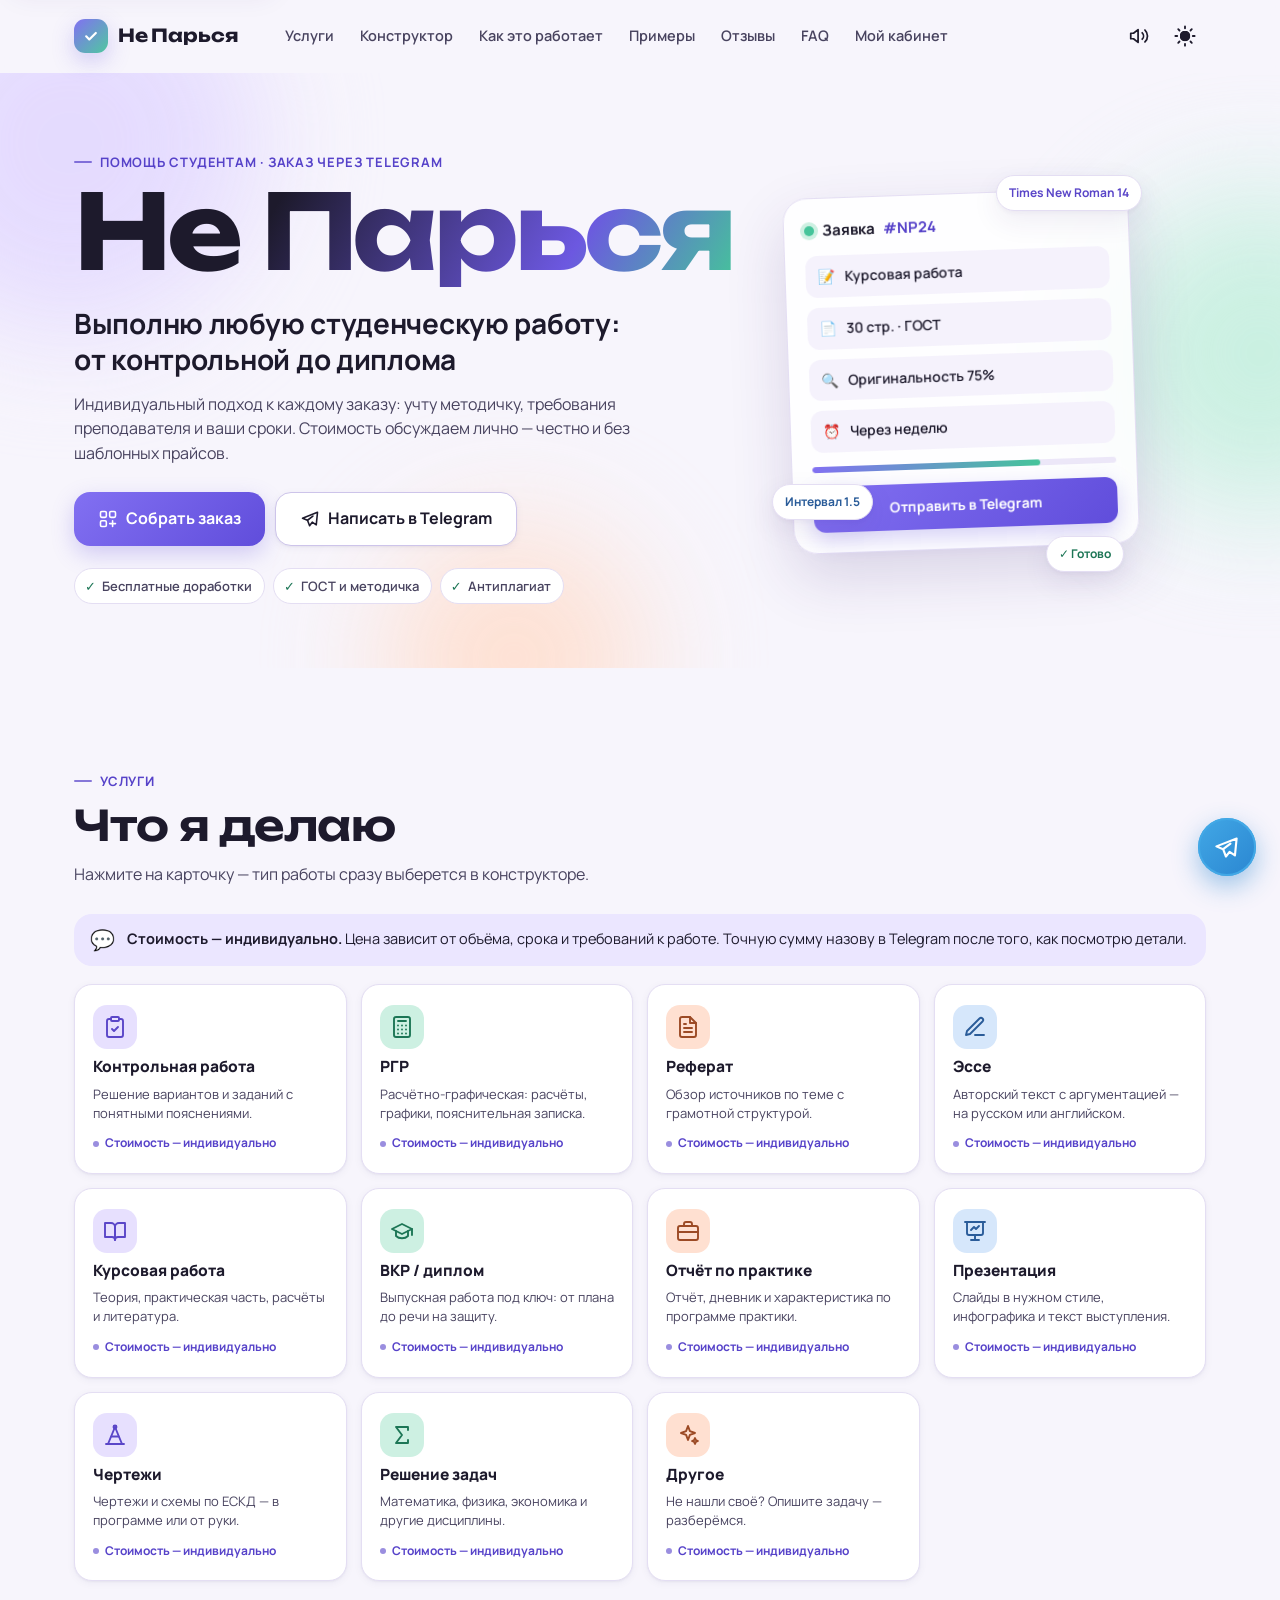
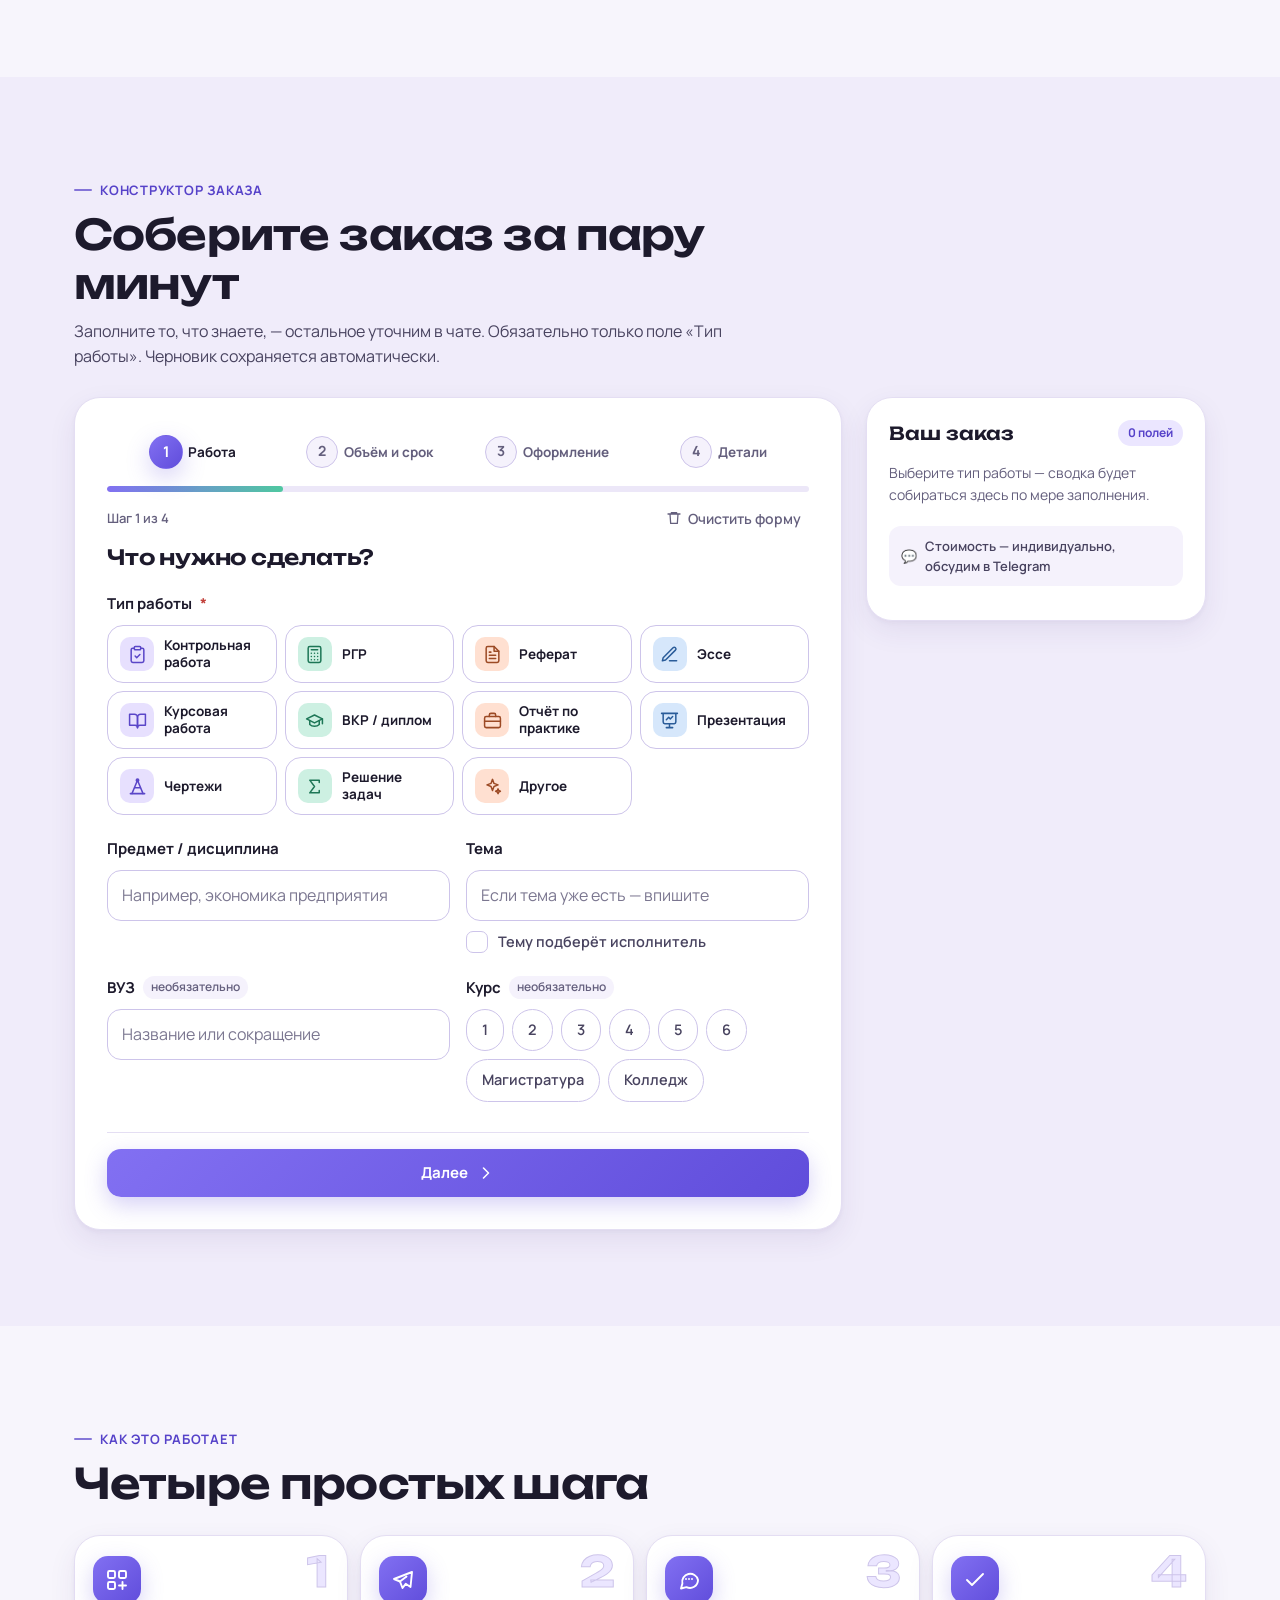
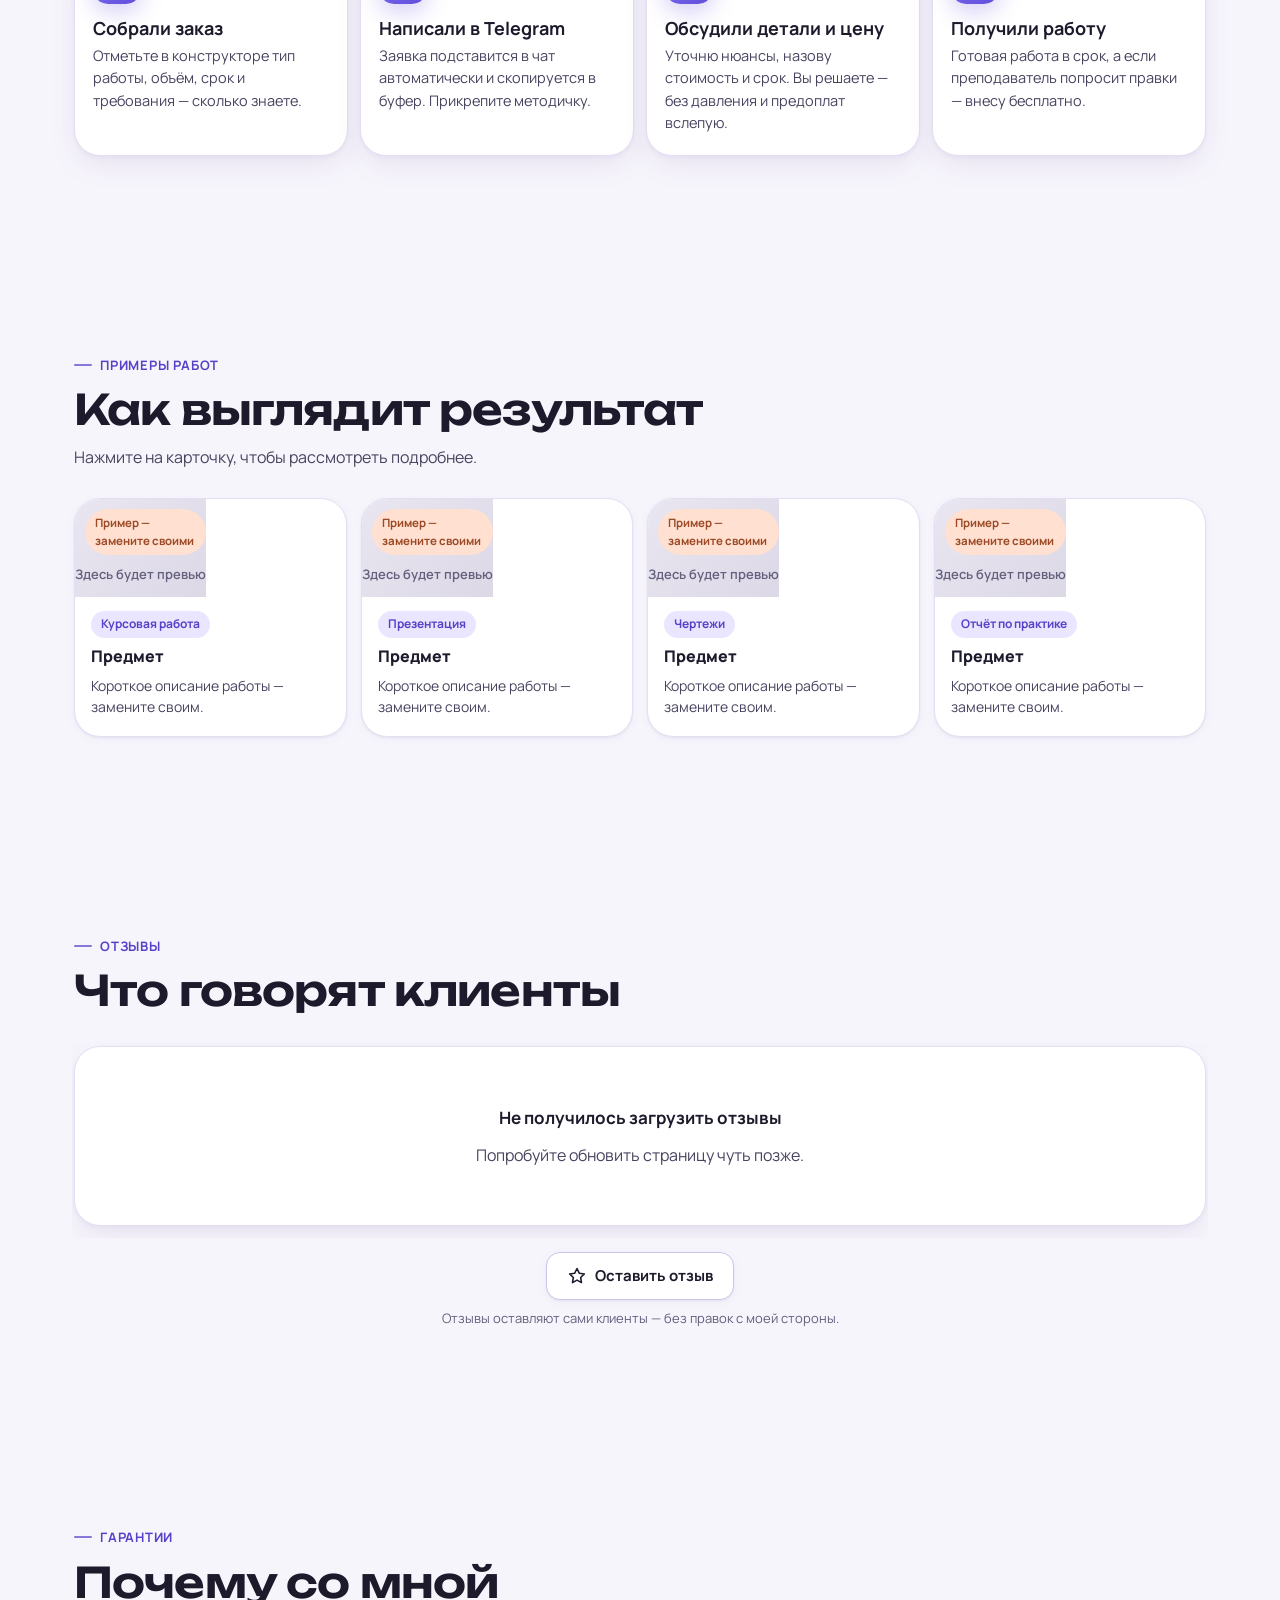
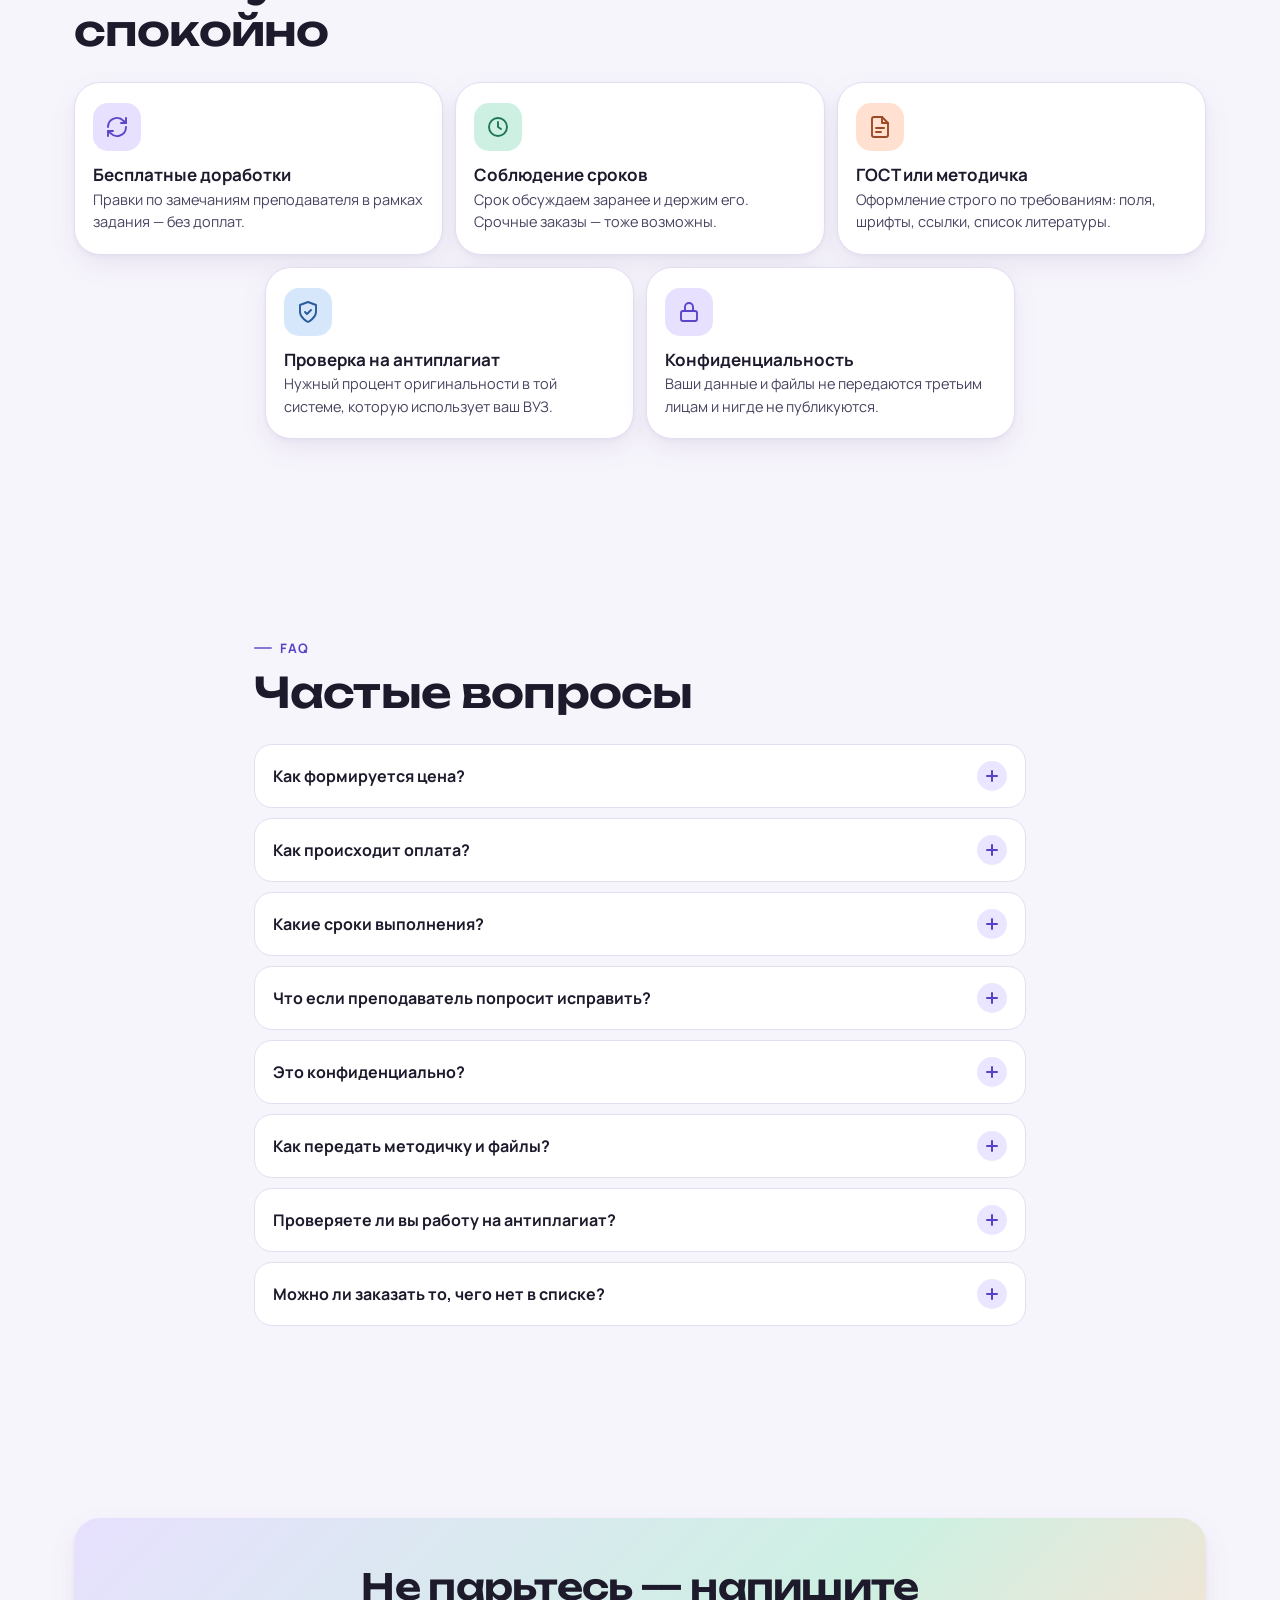
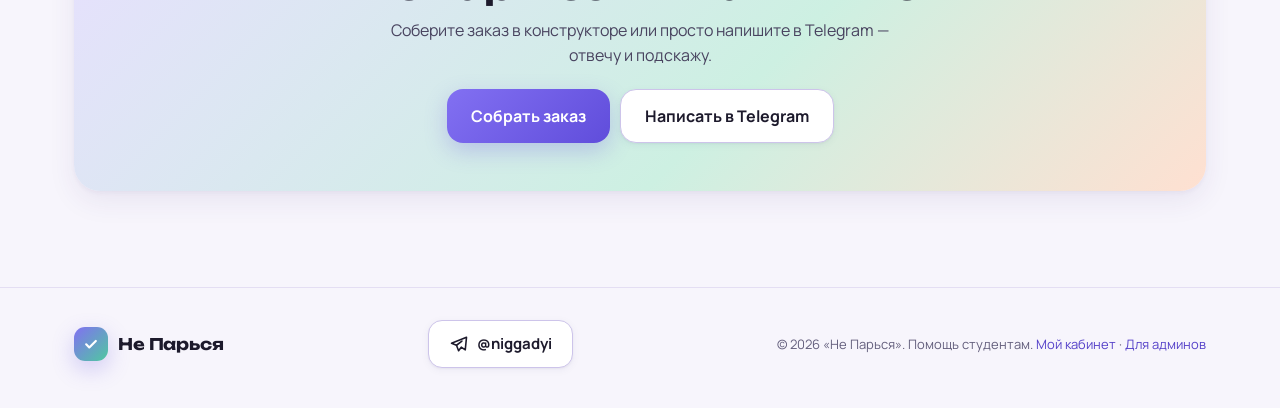
==== index.html @ 13e210b1 "Add files via upload" ====
<!doctype html>
<html lang="ru">
<head>
  <meta charset="utf-8">
  <meta name="viewport" content="width=device-width, initial-scale=1, viewport-fit=cover">
  <title>Не Парься — помощь студентам</title>
  <meta name="description" content="Выполню любую студенческую работу: от контрольной до диплома. Индивидуальный подход, оформление по ГОСТ и методичке, проверка на антиплагиат. Соберите заказ за пару минут и отправьте в Telegram.">
  <meta name="theme-color" content="#f7f5fc" media="(prefers-color-scheme: light)">
  <meta name="theme-color" content="#0c0c11" media="(prefers-color-scheme: dark)">

  <!-- Open Graph: карточка-превью при отправке ссылки в мессенджерах.
       После деплоя замените относительные пути на полный адрес сайта (см. README). -->
  <meta property="og:type" content="website">
  <meta property="og:locale" content="ru_RU">
  <meta property="og:site_name" content="Не Парься">
  <meta property="og:title" content="Не Парься — помощь студентам">
  <meta property="og:description" content="От контрольной до диплома. Соберите заказ в конструкторе и отправьте в Telegram — цена индивидуально.">
  <meta property="og:image" content="assets/og-image.png">
  <meta property="og:image:width" content="1200">
  <meta property="og:image:height" content="630">
  <meta property="og:image:alt" content="Не Парься — помощь студентам">
  <meta name="twitter:card" content="summary_large_image">
  <meta name="twitter:title" content="Не Парься — помощь студентам">
  <meta name="twitter:description" content="От контрольной до диплома. Соберите заказ и отправьте в Telegram.">
  <meta name="twitter:image" content="assets/og-image.png">

  <link rel="icon" href="assets/favicon.svg" type="image/svg+xml">
  <link rel="icon" href="assets/favicon-32.png" sizes="32x32" type="image/png">
  <link rel="apple-touch-icon" href="assets/apple-touch-icon.png">

  <!-- Тема применяется до отрисовки, чтобы не было «вспышки» не той темы -->
  <script>
    (function () {
      var t = null;
      try { t = localStorage.getItem('np-theme'); } catch (e) {}
      if (t !== 'light' && t !== 'dark') {
        var h = document.documentElement.getAttribute('data-theme');
        t = h === 'light' || h === 'dark' ? h : window.matchMedia && window.matchMedia('(prefers-color-scheme: dark)').matches ? 'dark' : 'light';
      }
      document.documentElement.setAttribute('data-theme', t);
      document.documentElement.classList.add('js');
    })();
  </script>

  <link rel="preconnect" href="https://fonts.googleapis.com">
  <link rel="preconnect" href="https://fonts.gstatic.com" crossorigin>
  <link href="https://fonts.googleapis.com/css2?family=Manrope:wght@400;500;600;700;800&family=Unbounded:wght@500;600;700&display=swap" rel="stylesheet">
  <link rel="stylesheet" href="styles.css?v=5">
</head>
<body>
  <a class="skip-link" href="#builder">Перейти к конструктору заказа</a>

  <!-- ============================ ШАПКА ============================ -->
  <header class="header" id="header">
    <div class="container header__inner">
      <a href="#top" class="logo" aria-label="Не Парься — на главную">
        <span class="logo__mark" aria-hidden="true">
          <svg viewBox="0 0 32 32"><path d="M9 16.5l4.5 4.5L23 11.5" fill="none" stroke="currentColor" stroke-width="3.2" stroke-linecap="round" stroke-linejoin="round"/></svg>
        </span>
        <span class="logo__text">Не Парься</span>
      </a>

      <nav class="nav" id="nav" aria-label="Основное меню">
        <a href="#services">Услуги</a>
        <a href="#builder">Конструктор</a>
        <a href="#how">Как это работает</a>
        <a href="#works" data-nav="works">Примеры</a>
        <a href="#reviews" data-nav="reviews">Отзывы</a>
        <a href="#faq">FAQ</a>
        <a href="cabinet.html" data-cabinet>Мой кабинет</a>
      </nav>

      <div class="header__actions">
        <div class="sound-ctl">
          <button class="icon-btn" id="soundBtn" type="button" aria-label="Настройки звука" aria-expanded="false" aria-controls="soundPop">
            <svg class="i-sound-on" viewBox="0 0 24 24" aria-hidden="true"><path d="M11 5 6 9H3v6h3l5 4z"/><path d="M15.5 8.5a5 5 0 0 1 0 7"/><path d="M18.5 5.5a9 9 0 0 1 0 13"/></svg>
            <svg class="i-sound-off" viewBox="0 0 24 24" aria-hidden="true"><path d="M11 5 6 9H3v6h3l5 4z"/><path d="m16 9 5 6M21 9l-5 6"/></svg>
          </button>
          <div class="sound-pop" id="soundPop" hidden>
            <label class="switch-row">
              <span>Звуки кликов</span>
              <span class="switch"><input type="checkbox" id="soundToggle" data-sound="none"><span class="switch__track"></span></span>
            </label>
            <label class="vol-row">
              <span class="vol-row__label">Громкость</span>
              <input class="range" type="range" id="soundVolume" min="0" max="100" step="1" aria-label="Громкость звуков">
            </label>
            <p class="sound-pop__hint">Мягкие звуки генерируются прямо в браузере</p>
          </div>
        </div>

        <button class="icon-btn theme-toggle" id="themeToggle" type="button" aria-label="Переключить тему">
          <svg class="sun-moon" viewBox="0 0 24 24" aria-hidden="true">
            <mask id="moonMask">
              <rect x="0" y="0" width="24" height="24" fill="#fff"/>
              <circle class="sun-moon__cut" cx="25" cy="6" r="6.5" fill="#000"/>
            </mask>
            <circle class="sun-moon__core" cx="12" cy="12" r="5" mask="url(#moonMask)"/>
            <g class="sun-moon__rays">
              <line x1="12" y1="1.5" x2="12" y2="3.5"/><line x1="12" y1="20.5" x2="12" y2="22.5"/>
              <line x1="1.5" y1="12" x2="3.5" y2="12"/><line x1="20.5" y1="12" x2="22.5" y2="12"/>
              <line x1="4.6" y1="4.6" x2="6" y2="6"/><line x1="18" y1="18" x2="19.4" y2="19.4"/>
              <line x1="4.6" y1="19.4" x2="6" y2="18"/><line x1="18" y1="6" x2="19.4" y2="4.6"/>
            </g>
          </svg>
        </button>

        <button class="icon-btn burger" id="burger" type="button" aria-label="Открыть меню" aria-expanded="false" aria-controls="nav">
          <span></span><span></span><span></span>
        </button>
      </div>
    </div>
  </header>

  <main id="top">
    <!-- Активный заказ клиента (виден, когда сайт открыт из бота или клиент уже заходил в кабинет) -->
    <section class="active-order" id="activeOrder" hidden aria-live="polite">
      <div class="container"><div class="ao-card" id="activeOrderBox"></div></div>
    </section>
    <!-- ============================ HERO ============================ -->
    <section class="hero">
      <div class="hero__bg" aria-hidden="true"><span class="blob blob--1"></span><span class="blob blob--2"></span><span class="blob blob--3"></span></div>
      <div class="container hero__inner">
        <div class="hero__text">
          <p class="eyebrow reveal">Помощь студентам · заказ через Telegram</p>
          <h1 class="hero__title reveal">Не&nbsp;Парься</h1>
          <p class="hero__offer reveal">Выполню любую студенческую работу: от&nbsp;контрольной до&nbsp;диплома</p>
          <p class="hero__sub reveal">Индивидуальный подход к&nbsp;каждому заказу: учту методичку, требования преподавателя и&nbsp;ваши сроки. Стоимость обсуждаем лично — честно и&nbsp;без шаблонных прайсов.</p>
          <div class="hero__cta reveal">
            <a href="#builder" class="btn btn--primary btn--lg" data-scroll>
              <svg viewBox="0 0 24 24" aria-hidden="true"><rect x="3" y="3" width="7" height="7" rx="1.5"/><rect x="14" y="3" width="7" height="7" rx="1.5"/><rect x="3" y="14" width="7" height="7" rx="1.5"/><path d="M17.5 14v7M14 17.5h7"/></svg>
              Собрать заказ
            </a>
            <a href="#" class="btn btn--ghost btn--lg" data-tg-link>
              <svg viewBox="0 0 24 24" aria-hidden="true"><path d="M21 4 3 11l6 2.5L11.5 20l3.2-4.2L19.5 19z"/><path d="m9 13.5 6.5-5"/></svg>
              Написать в&nbsp;Telegram
            </a>
          </div>
          <ul class="hero__chips reveal" aria-label="Коротко о главном">
            <li>Бесплатные доработки</li>
            <li>ГОСТ и методичка</li>
            <li>Антиплагиат</li>
          </ul>
        </div>

        <!-- Декоративная «заявка» — показывает, как выглядит заказ -->
        <div class="hero__visual reveal" aria-hidden="true">
          <div class="mock">
            <div class="mock__head"><span class="mock__dot"></span>Заявка <b>#NP24</b></div>
            <div class="mock__row"><span>📝</span>Курсовая работа</div>
            <div class="mock__row"><span>📄</span>30 стр. · ГОСТ</div>
            <div class="mock__row"><span>🔍</span>Оригинальность 75%</div>
            <div class="mock__row"><span>⏰</span>Через неделю</div>
            <div class="mock__bar"><span></span></div>
            <div class="mock__send">Отправить в Telegram</div>
          </div>
          <div class="float-chip float-chip--1">Times New Roman 14</div>
          <div class="float-chip float-chip--2">Интервал 1.5</div>
          <div class="float-chip float-chip--3">✓ Готово</div>
        </div>
      </div>
    </section>

    <!-- ============================ СЧЁТЧИКИ ============================ -->
    <section class="stats" aria-label="Цифры">
      <div class="container">
        <div class="stats__grid" id="statsGrid"></div>
      </div>
    </section>

    <!-- ============================ УСЛУГИ ============================ -->
    <section class="section" id="services">
      <div class="container">
        <div class="section__head reveal">
          <p class="eyebrow">Услуги</p>
          <h2 class="section__title">Что я делаю</h2>
          <p class="section__lead">Нажмите на карточку — тип работы сразу выберется в конструкторе.</p>
        </div>
        <div class="price-note reveal">
          <span class="price-note__icon" aria-hidden="true">💬</span>
          <p><b>Стоимость — индивидуально.</b> Цена зависит от объёма, срока и требований к работе. Точную сумму назову в Telegram после того, как посмотрю детали.</p>
        </div>
        <div class="services" id="servicesGrid"></div>
      </div>
    </section>

    <!-- ============================ КОНСТРУКТОР ============================ -->
    <section class="section section--builder" id="builder">
      <div class="container">
        <div class="section__head reveal">
          <p class="eyebrow">Конструктор заказа</p>
          <h2 class="section__title">Соберите заказ за&nbsp;пару минут</h2>
          <p class="section__lead">Заполните то, что знаете, — остальное уточним в чате. Обязательно только поле «Тип работы». Черновик сохраняется автоматически.</p>
        </div>

        <div class="builder">
          <form class="builder__form card" id="orderForm" novalidate autocomplete="off">
            <!-- Степпер и прогресс -->
            <div class="stepper" role="tablist" aria-label="Шаги конструктора">
              <button type="button" class="stepper__item is-active" data-goto="0" role="tab" aria-selected="true"><span class="stepper__num">1</span><span class="stepper__label">Работа</span></button>
              <button type="button" class="stepper__item" data-goto="1" role="tab" aria-selected="false"><span class="stepper__num">2</span><span class="stepper__label">Объём и срок</span></button>
              <button type="button" class="stepper__item" data-goto="2" role="tab" aria-selected="false"><span class="stepper__num">3</span><span class="stepper__label" id="step3Label">Оформление</span></button>
              <button type="button" class="stepper__item" data-goto="3" role="tab" aria-selected="false"><span class="stepper__num">4</span><span class="stepper__label">Детали</span></button>
            </div>
            <div class="progress" aria-hidden="true"><span class="progress__bar" id="progressBar"></span></div>
            <div class="builder__toolbar">
              <span class="builder__step-count" id="stepCount">Шаг 1 из 4</span>
              <button type="button" class="link-btn" id="clearForm">
                <svg viewBox="0 0 24 24" aria-hidden="true"><path d="M3 6h18M8 6V4h8v2M6 6l1 14h10l1-14"/></svg>
                <span>Очистить форму</span>
              </button>
            </div>

            <!-- ШАГ 1: что за работа -->
            <fieldset class="step is-active" data-step="0">
              <legend class="step__title">Что нужно сделать?</legend>

              <div class="field" id="typeField">
                <div class="field__label">Тип работы <span class="req" aria-hidden="true">*</span><span class="sr-only">(обязательно)</span></div>
                <div class="type-grid" id="typeGrid" role="radiogroup" aria-label="Тип работы"></div>
                <p class="field__error" id="typeError" role="alert" hidden>Выберите тип работы — это единственное обязательное поле</p>
              </div>

              <div class="grid-2">
                <div class="field">
                  <label class="field__label" for="subject">Предмет / дисциплина</label>
                  <input class="input" type="text" id="subject" name="subject" maxlength="120" placeholder="Например, экономика предприятия">
                </div>
                <div class="field">
                  <label class="field__label" for="topic">Тема</label>
                  <input class="input" type="text" id="topic" name="topic" maxlength="300" placeholder="Если тема уже есть — впишите">
                  <label class="check check--inline">
                    <input type="checkbox" name="topic_auto" value="1" id="topicAuto">
                    <span class="check__box" aria-hidden="true"></span>
                    <span>Тему подберёт исполнитель</span>
                  </label>
                </div>
              </div>

              <div class="grid-2">
                <div class="field">
                  <label class="field__label" for="university">ВУЗ <span class="opt">необязательно</span></label>
                  <input class="input" type="text" id="university" name="university" maxlength="120" placeholder="Название или сокращение">
                </div>
                <div class="field">
                  <div class="field__label">Курс <span class="opt">необязательно</span></div>
                  <div class="chips" role="radiogroup" aria-label="Курс">
                    <label class="chip"><input type="radio" name="course" value="1"><span>1</span></label>
                    <label class="chip"><input type="radio" name="course" value="2"><span>2</span></label>
                    <label class="chip"><input type="radio" name="course" value="3"><span>3</span></label>
                    <label class="chip"><input type="radio" name="course" value="4"><span>4</span></label>
                    <label class="chip"><input type="radio" name="course" value="5"><span>5</span></label>
                    <label class="chip"><input type="radio" name="course" value="6"><span>6</span></label>
                    <label class="chip"><input type="radio" name="course" value="mag"><span>Магистратура</span></label>
                    <label class="chip"><input type="radio" name="course" value="college"><span>Колледж</span></label>
                  </div>
                </div>
              </div>
            </fieldset>

            <!-- ШАГ 2: объём, срок, оригинальность -->
            <fieldset class="step" data-step="1" hidden>
              <legend class="step__title">Объём и сроки</legend>

              <div class="field" id="volumeField">
                <label class="field__label" for="volume" id="volumeLabel">Объём</label>
                <div class="num-stepper" id="volumeNum">
                  <button type="button" class="num-stepper__btn" data-num="-1" aria-label="Меньше">−</button>
                  <input class="input num-stepper__input" type="number" id="volume" name="volume" min="1" max="999" inputmode="numeric" placeholder="—">
                  <button type="button" class="num-stepper__btn" data-num="1" aria-label="Больше">+</button>
                  <span class="num-stepper__unit" id="volumeUnit">стр.</span>
                </div>
                <input class="input" type="text" id="volumeFree" name="volume_free" maxlength="120" placeholder="Опишите объём своими словами" hidden>
                <p class="field__hint" id="volumeHint">Примерно — точнее уточним в чате.</p>
              </div>

              <div class="field">
                <label class="field__label" for="deadline">Срок сдачи</label>
                <div class="deadline">
                  <input class="input deadline__date" type="date" id="deadline" name="deadline">
                  <div class="chips" role="radiogroup" aria-label="Быстрый выбор срока">
                    <label class="chip"><input type="radio" name="deadline_quick" value="1"><span>Завтра</span></label>
                    <label class="chip"><input type="radio" name="deadline_quick" value="3"><span>3 дня</span></label>
                    <label class="chip"><input type="radio" name="deadline_quick" value="7"><span>Неделя</span></label>
                    <label class="chip"><input type="radio" name="deadline_quick" value="flex"><span>Не горит</span></label>
                  </div>
                </div>
                <p class="field__error" id="deadlineError" role="alert" hidden>Эта дата уже прошла — выберите сегодняшнюю или более позднюю</p>
              </div>

              <div class="field">
                <div class="field__label">
                  <label for="originality">Оригинальность</label>
                  <output class="range-value" id="originalityOut" for="originality">не выбрано</output>
                </div>
                <div class="range-wrap" id="originalityWrap">
                  <input class="range" type="range" id="originality" name="originality" min="50" max="95" step="5" value="70">
                  <div class="range-scale" aria-hidden="true"><span>50%</span><span>70%</span><span>95%</span></div>
                </div>
                <input type="hidden" name="orig_touched" id="origTouched" value="">
                <div class="chips">
                  <label class="chip"><input type="checkbox" name="orig_none" value="yes"><span>Проверка не нужна</span></label>
                </div>
              </div>

              <div class="field">
                <div class="field__label">Есть методичка или требования преподавателя?</div>
                <div class="chips" role="radiogroup" aria-label="Методичка">
                  <label class="chip"><input type="radio" name="manual" value="yes"><span>Да, есть</span></label>
                  <label class="chip"><input type="radio" name="manual" value="no"><span>Нет</span></label>
                </div>
                <div class="hint-box" id="manualHint" hidden>
                  <span aria-hidden="true">📎</span>
                  <p>Отлично! После отправки заявки прикрепите файл методички и требования прямо в чат Telegram — я учту их до расчёта цены.</p>
                </div>
              </div>
            </fieldset>

            <!-- ШАГ 3: оформление / дизайн (зависит от типа работы) -->
            <fieldset class="step" data-step="2" hidden>
              <legend class="step__title" id="step3Title">Оформление</legend>

              <!-- Для контрольных/РГР/задач оформление — по желанию -->
              <div class="field" id="fmtOptional" hidden>
                <label class="switch-row switch-row--card">
                  <span>
                    <b>Нужно оформить в Word по требованиям</b>
                    <small>Включите, если работу нужно сдать оформленным текстом, а не только решением</small>
                  </span>
                  <span class="switch"><input type="checkbox" name="need_format" value="1" id="needFormat"><span class="switch__track"></span></span>
                </label>
              </div>

              <!-- Оформление текста -->
              <div class="design-block" id="fmtBlock" hidden>
                <div class="field">
                  <div class="field__label">Стандарт оформления</div>
                  <div class="chips" role="radiogroup" aria-label="Стандарт оформления">
                    <label class="chip"><input type="radio" name="fmt_standard" value="ГОСТ"><span>ГОСТ</span></label>
                    <label class="chip"><input type="radio" name="fmt_standard" value="по методичке ВУЗа"><span>По методичке ВУЗа</span></label>
                    <label class="chip"><input type="radio" name="fmt_standard" value="свободное"><span>Свободно</span></label>
                  </div>
                </div>

                <div class="field">
                  <div class="field__label">Шрифт</div>
                  <div class="font-grid" role="radiogroup" aria-label="Шрифт">
                    <label class="font-card"><input type="radio" name="fmt_font" value="Times New Roman"><span class="font-card__inner"><span class="font-card__sample ff-times">Аа Бб</span><span class="font-card__name">Times New Roman</span></span></label>
                    <label class="font-card"><input type="radio" name="fmt_font" value="Arial"><span class="font-card__inner"><span class="font-card__sample ff-arial">Аа Бб</span><span class="font-card__name">Arial</span></span></label>
                    <label class="font-card"><input type="radio" name="fmt_font" value="Calibri"><span class="font-card__inner"><span class="font-card__sample ff-calibri">Аа Бб</span><span class="font-card__name">Calibri</span></span></label>
                    <label class="font-card"><input type="radio" name="fmt_font" value="other"><span class="font-card__inner"><span class="font-card__sample">Аа ?</span><span class="font-card__name">Другой</span></span></label>
                  </div>
                  <input class="input reveal-input" type="text" name="fmt_font_other" id="fmtFontOther" maxlength="60" placeholder="Какой шрифт?" hidden>
                  <p class="font-preview" id="fontPreview" hidden>Пример текста: «Введение. Актуальность темы исследования обусловлена…»</p>
                </div>

                <div class="grid-2">
                  <div class="field">
                    <div class="field__label">Кегль</div>
                    <div class="chips" role="radiogroup" aria-label="Кегль">
                      <label class="chip"><input type="radio" name="fmt_size" value="12"><span>12</span></label>
                      <label class="chip"><input type="radio" name="fmt_size" value="14"><span>14</span></label>
                      <label class="chip"><input type="radio" name="fmt_size" value="other"><span>Другой</span></label>
                    </div>
                    <input class="input input--short" type="number" name="fmt_size_other" id="fmtSizeOther" min="8" max="28" inputmode="numeric" placeholder="Кегль" hidden>
                  </div>
                  <div class="field">
                    <div class="field__label">Межстрочный интервал</div>
                    <div class="chips" role="radiogroup" aria-label="Межстрочный интервал">
                      <label class="chip"><input type="radio" name="fmt_spacing" value="1.0"><span>1.0</span></label>
                      <label class="chip"><input type="radio" name="fmt_spacing" value="1.5"><span>1.5</span></label>
                      <label class="chip"><input type="radio" name="fmt_spacing" value="2.0"><span>2.0</span></label>
                    </div>
                  </div>
                </div>

                <div class="grid-2">
                  <div class="field">
                    <div class="field__label">Поля страницы</div>
                    <div class="chips" role="radiogroup" aria-label="Поля страницы">
                      <label class="chip"><input type="radio" name="fmt_margins" value="стандартные ГОСТ"><span>Стандартные ГОСТ</span></label>
                      <label class="chip"><input type="radio" name="fmt_margins" value="по методичке"><span>По методичке</span></label>
                    </div>
                  </div>
                  <div class="field">
                    <div class="field__label">Язык работы</div>
                    <div class="chips" role="radiogroup" aria-label="Язык работы">
                      <label class="chip"><input type="radio" name="lang" value="русский"><span>Русский</span></label>
                      <label class="chip"><input type="radio" name="lang" value="английский"><span>Английский</span></label>
                      <label class="chip"><input type="radio" name="lang" value="other"><span>Другой</span></label>
                    </div>
                    <input class="input" type="text" name="lang_other" id="langOther" maxlength="40" placeholder="Какой язык?" hidden>
                  </div>
                </div>

                <div class="field">
                  <div class="field__label">Что нужно в работе</div>
                  <div class="check-grid">
                    <label class="check-card"><input type="checkbox" name="parts" value="титульный лист"><span class="check__box" aria-hidden="true"></span><span>Титульный лист</span></label>
                    <label class="check-card"><input type="checkbox" name="parts" value="содержание"><span class="check__box" aria-hidden="true"></span><span>Содержание</span></label>
                    <label class="check-card"><input type="checkbox" name="parts" value="список литературы" id="partRefs"><span class="check__box" aria-hidden="true"></span><span>Список литературы</span></label>
                    <label class="check-card"><input type="checkbox" name="parts" value="приложения"><span class="check__box" aria-hidden="true"></span><span>Приложения</span></label>
                    <label class="check-card"><input type="checkbox" name="parts" value="рисунки, таблицы, графики"><span class="check__box" aria-hidden="true"></span><span>Рисунки, таблицы, графики</span></label>
                    <label class="check-card"><input type="checkbox" name="parts" value="расчёты"><span class="check__box" aria-hidden="true"></span><span>Расчёты</span></label>
                  </div>
                  <div class="inline-field" id="refsCountWrap" hidden>
                    <label for="refsCount">Сколько источников?</label>
                    <input class="input input--short" type="number" id="refsCount" name="refs_count" min="1" max="300" inputmode="numeric" placeholder="20">
                  </div>
                </div>
              </div>

              <!-- Дизайн презентации -->
              <div class="design-block" id="presBlock" hidden>
                <div class="field">
                  <div class="field__label">Стиль</div>
                  <div class="style-grid" id="styleGrid" role="radiogroup" aria-label="Стиль презентации">
                    <label class="style-card"><input type="radio" name="pr_style" value="строгий академический"><span class="style-card__inner"><span class="slide slide--academic"><i></i><b></b><b></b><b class="s"></b></span><span class="style-card__name">Строгий академический</span></span></label>
                    <label class="style-card"><input type="radio" name="pr_style" value="минимализм"><span class="style-card__inner"><span class="slide slide--minimal"><i></i><b></b></span><span class="style-card__name">Минимализм</span></span></label>
                    <label class="style-card"><input type="radio" name="pr_style" value="современный/яркий"><span class="style-card__inner"><span class="slide slide--bright"><i></i><b></b><em></em></span><span class="style-card__name">Современный, яркий</span></span></label>
                    <label class="style-card"><input type="radio" name="pr_style" value="корпоративный"><span class="style-card__inner"><span class="slide slide--corp"><i></i><b></b><b></b><em></em><em></em></span><span class="style-card__name">Корпоративный</span></span></label>
                    <label class="style-card"><input type="radio" name="pr_style" value="креативный"><span class="style-card__inner"><span class="slide slide--creative"><i></i><b></b><em></em><em></em></span><span class="style-card__name">Креативный</span></span></label>
                    <label class="style-card"><input type="radio" name="pr_style" value="на усмотрение исполнителя"><span class="style-card__inner"><span class="slide slide--any"><i>?</i></span><span class="style-card__name">На усмотрение исполнителя</span></span></label>
                  </div>
                </div>

                <div class="field">
                  <div class="field__label">Цветовая гамма</div>
                  <div class="palette-grid" id="paletteGrid" role="radiogroup" aria-label="Цветовая гамма"></div>
                  <input class="input" type="text" name="pr_palette_custom" id="paletteCustom" maxlength="80" placeholder="Опишите цвета: например, бордовый и бежевый" hidden>
                </div>

                <div class="field">
                  <div class="field__label">Шрифт презентации</div>
                  <div class="pfont-grid" id="pfontGrid" role="radiogroup" aria-label="Шрифт презентации"></div>
                  <div class="slide-preview" id="slidePreview" aria-live="polite">
                    <span class="slide-preview__tag">Живое превью</span>
                    <span class="slide-preview__title" id="slidePreviewTitle">Тема вашей презентации</span>
                    <span class="slide-preview__text">Подзаголовок · Студент 3 курса</span>
                  </div>
                </div>

                <div class="grid-2">
                  <div class="field">
                    <div class="field__label">Формат</div>
                    <div class="chips" role="radiogroup" aria-label="Формат презентации">
                      <label class="chip"><input type="radio" name="pr_format" value="PowerPoint"><span>PowerPoint</span></label>
                      <label class="chip"><input type="radio" name="pr_format" value="Google Slides"><span>Google Slides</span></label>
                      <label class="chip"><input type="radio" name="pr_format" value="PDF"><span>PDF</span></label>
                      <label class="chip"><input type="radio" name="pr_format" value="Canva"><span>Canva</span></label>
                    </div>
                  </div>
                  <div class="field">
                    <div class="field__label">Анимации</div>
                    <div class="chips" role="radiogroup" aria-label="Анимации">
                      <label class="chip"><input type="radio" name="pr_anim" value="без анимаций"><span>Без</span></label>
                      <label class="chip"><input type="radio" name="pr_anim" value="минимальные анимации"><span>Минимальные</span></label>
                      <label class="chip"><input type="radio" name="pr_anim" value="активные анимации"><span>Активные</span></label>
                    </div>
                  </div>
                </div>

                <div class="grid-2">
                  <div class="field">
                    <div class="field__label">Нужен текст выступления?</div>
                    <div class="chips" role="radiogroup" aria-label="Текст выступления">
                      <label class="chip"><input type="radio" name="pr_speech" value="yes"><span>Да</span></label>
                      <label class="chip"><input type="radio" name="pr_speech" value="no"><span>Нет</span></label>
                    </div>
                  </div>
                  <div class="field">
                    <div class="field__label">Шаблон ВУЗа</div>
                    <div class="chips" role="radiogroup" aria-label="Шаблон ВУЗа">
                      <label class="chip"><input type="radio" name="pr_template" value="yes"><span>Есть, отправлю в чат</span></label>
                      <label class="chip"><input type="radio" name="pr_template" value="no"><span>Нет</span></label>
                    </div>
                  </div>
                </div>
              </div>

              <!-- Параметры чертежей -->
              <div class="design-block" id="drawBlock" hidden>
                <div class="field">
                  <div class="field__label">В какой программе</div>
                  <div class="chips" role="radiogroup" aria-label="Программа">
                    <label class="chip"><input type="radio" name="dr_soft" value="AutoCAD"><span>AutoCAD</span></label>
                    <label class="chip"><input type="radio" name="dr_soft" value="КОМПАС-3D"><span>КОМПАС-3D</span></label>
                    <label class="chip"><input type="radio" name="dr_soft" value="SolidWorks"><span>SolidWorks</span></label>
                    <label class="chip"><input type="radio" name="dr_soft" value="от руки"><span>От руки</span></label>
                    <label class="chip"><input type="radio" name="dr_soft" value="не важно"><span>Не важно</span></label>
                  </div>
                </div>
                <div class="field">
                  <div class="field__label">Формат листа</div>
                  <div class="chips" role="radiogroup" aria-label="Формат листа">
                    <label class="chip"><input type="radio" name="dr_format" value="А4"><span>А4</span></label>
                    <label class="chip"><input type="radio" name="dr_format" value="А3"><span>А3</span></label>
                    <label class="chip"><input type="radio" name="dr_format" value="А2"><span>А2</span></label>
                    <label class="chip"><input type="radio" name="dr_format" value="А1"><span>А1</span></label>
                    <label class="chip"><input type="radio" name="dr_format" value="по заданию"><span>По заданию</span></label>
                  </div>
                </div>
              </div>

              <div class="hint-box hint-box--soft" id="noDesign" hidden>
                <span aria-hidden="true">✨</span>
                <p>Для этого типа работы особых настроек оформления нет — все пожелания напишите на следующем шаге в комментарии.</p>
              </div>
            </fieldset>

            <!-- ШАГ 4: доп. услуги, комментарий -->
            <fieldset class="step" data-step="3" hidden>
              <legend class="step__title">Последние штрихи</legend>

              <div class="field">
                <div class="field__label">Дополнительные услуги</div>
                <div class="extra-grid">
                  <label class="extra-card"><input type="checkbox" name="extras" value="речь для защиты"><span class="extra-card__inner"><span class="extra-card__icon" aria-hidden="true">🎤</span><span><b>Речь для защиты</b><small>Текст доклада на 5–7 минут</small></span></span></label>
                  <label class="extra-card"><input type="checkbox" name="extras" value="раздаточный материал"><span class="extra-card__inner"><span class="extra-card__icon" aria-hidden="true">🗂</span><span><b>Раздаточный материал</b><small>Для комиссии и преподавателя</small></span></span></label>
                  <label class="extra-card"><input type="checkbox" name="extras" value="сопровождение до защиты"><span class="extra-card__inner"><span class="extra-card__icon" aria-hidden="true">🤝</span><span><b>Сопровождение до защиты</b><small>Правки и ответы на вопросы</small></span></span></label>
                  <label class="extra-card"><input type="checkbox" name="extras" value="срочное выполнение"><span class="extra-card__inner"><span class="extra-card__icon" aria-hidden="true">⚡</span><span><b>Срочное выполнение</b><small>Когда сдавать уже скоро</small></span></span></label>
                </div>
              </div>

              <div class="field">
                <label class="field__label" for="comment">Комментарий / особые пожелания</label>
                <textarea class="input textarea" id="comment" name="comment" rows="4" maxlength="1500" placeholder="Что важно учесть: требования преподавателя, план работы, структура, на что обратить внимание…"></textarea>
                <p class="field__hint"><span id="commentCount">0</span> / 1500</p>
              </div>

              <div class="field">
                <label class="field__label" for="clientName">Как к вам обращаться? <span class="opt">необязательно</span></label>
                <input class="input" type="text" id="clientName" name="client_name" maxlength="60" placeholder="Имя">
              </div>
            </fieldset>

            <!-- Навигация по шагам -->
            <div class="step-nav">
              <button type="button" class="btn btn--ghost" id="prevStep" hidden>
                <svg viewBox="0 0 24 24" aria-hidden="true"><path d="m15 18-6-6 6-6"/></svg>
                Назад
              </button>
              <button type="button" class="btn btn--primary" id="nextStep">
                Далее
                <svg viewBox="0 0 24 24" aria-hidden="true"><path d="m9 18 6-6-6-6"/></svg>
              </button>
              <button type="button" class="btn btn--primary" id="reviewOrder" hidden>
                <svg viewBox="0 0 24 24" aria-hidden="true"><path d="M21 4 3 11l6 2.5L11.5 20l3.2-4.2L19.5 19z"/><path d="m9 13.5 6.5-5"/></svg>
                Отправить заказ в&nbsp;Telegram
              </button>
            </div>
          </form>

          <!-- Живая сводка: на десктопе — сбоку, на телефоне — плашка снизу -->
          <aside class="summary" id="summary" aria-label="Сводка заказа">
            <button type="button" class="summary__bar" id="summaryBar" aria-expanded="false" aria-controls="summaryBody">
              <span class="summary__bar-icon" aria-hidden="true">🧾</span>
              <span class="summary__bar-text">
                <b>Ваш заказ</b>
                <span id="summaryShort">пока пусто</span>
              </span>
              <span class="summary__chev" aria-hidden="true"><svg viewBox="0 0 24 24"><path d="m6 15 6-6 6 6"/></svg></span>
            </button>
            <div class="summary__body" id="summaryBody">
              <div class="summary__head">
                <h3>Ваш заказ</h3>
                <span class="summary__filled" id="summaryFilled">0 полей</span>
              </div>
              <ul class="summary__list" id="summaryList"></ul>
              <p class="summary__empty" id="summaryEmpty">Выберите тип работы — сводка будет собираться здесь по мере заполнения.</p>
              <div class="summary__price">
                <span aria-hidden="true">💬</span>
                <span>Стоимость — индивидуально, обсудим в Telegram</span>
              </div>
              <button type="button" class="btn btn--primary btn--block" id="summarySend">Отправить заказ в&nbsp;Telegram</button>
            </div>
          </aside>
        </div>
      </div>
    </section>

    <!-- ============================ КАК ЭТО РАБОТАЕТ ============================ -->
    <section class="section" id="how">
      <div class="container">
        <div class="section__head reveal">
          <p class="eyebrow">Как это работает</p>
          <h2 class="section__title">Четыре простых шага</h2>
        </div>
        <ol class="how">
          <li class="how__item card reveal">
            <span class="how__num">1</span>
            <span class="how__icon" aria-hidden="true"><svg viewBox="0 0 24 24"><rect x="3" y="3" width="7" height="7" rx="1.5"/><rect x="14" y="3" width="7" height="7" rx="1.5"/><rect x="3" y="14" width="7" height="7" rx="1.5"/><path d="M17.5 14v7M14 17.5h7"/></svg></span>
            <h3>Собрали заказ</h3>
            <p>Отметьте в конструкторе тип работы, объём, срок и требования — сколько знаете.</p>
          </li>
          <li class="how__item card reveal">
            <span class="how__num">2</span>
            <span class="how__icon" aria-hidden="true"><svg viewBox="0 0 24 24"><path d="M21 4 3 11l6 2.5L11.5 20l3.2-4.2L19.5 19z"/><path d="m9 13.5 6.5-5"/></svg></span>
            <h3>Написали в Telegram</h3>
            <p>Заявка подставится в чат автоматически и скопируется в буфер. Прикрепите методичку.</p>
          </li>
          <li class="how__item card reveal">
            <span class="how__num">3</span>
            <span class="how__icon" aria-hidden="true"><svg viewBox="0 0 24 24"><path d="M21 12a8 8 0 0 1-11.6 7.1L4 20.5l1.4-4.9A8 8 0 1 1 21 12z"/><path d="M9 11h.01M12 11h.01M15 11h.01"/></svg></span>
            <h3>Обсудили детали и цену</h3>
            <p>Уточню нюансы, назову стоимость и срок. Вы решаете — без давления и предоплат вслепую.</p>
          </li>
          <li class="how__item card reveal">
            <span class="how__num">4</span>
            <span class="how__icon" aria-hidden="true"><svg viewBox="0 0 24 24"><path d="M20 6 9 17l-5-5"/></svg></span>
            <h3>Получили работу</h3>
            <p>Готовая работа в срок, а если преподаватель попросит правки — внесу бесплатно.</p>
          </li>
        </ol>
      </div>
    </section>

    <!-- ============================ ПРИМЕРЫ РАБОТ ============================ -->
    <section class="section" id="works">
      <div class="container">
        <div class="section__head reveal">
          <p class="eyebrow">Примеры работ</p>
          <h2 class="section__title">Как выглядит результат</h2>
          <p class="section__lead">Нажмите на карточку, чтобы рассмотреть подробнее.</p>
        </div>
        <div class="works" id="worksGrid"></div>
      </div>
    </section>

    <!-- ============================ ОТЗЫВЫ ============================ -->
    <section class="section" id="reviews">
      <div class="container">
        <div class="section__head section__head--row reveal">
          <div>
            <p class="eyebrow">Отзывы</p>
            <h2 class="section__title">Что говорят клиенты</h2>
          </div>
          <div class="carousel__ctrls">
            <button type="button" class="icon-btn icon-btn--outline" id="revPrev" aria-label="Предыдущий отзыв"><svg viewBox="0 0 24 24" aria-hidden="true"><path d="m15 18-6-6 6-6"/></svg></button>
            <button type="button" class="icon-btn icon-btn--outline" id="revNext" aria-label="Следующий отзыв"><svg viewBox="0 0 24 24" aria-hidden="true"><path d="m9 18 6-6-6-6"/></svg></button>
          </div>
        </div>
        <div class="carousel reveal">
          <div class="carousel__track" id="reviewsTrack" tabindex="0" aria-label="Отзывы клиентов"></div>
          <div class="carousel__dots" id="reviewsDots"></div>
        </div>
        <div class="reviews__cta reveal" id="reviewsCta" hidden>
          <button type="button" class="btn btn--ghost" id="openReview" data-sound="pop">
            <svg viewBox="0 0 24 24" aria-hidden="true"><path d="m12 3 2.7 5.6 6.1.9-4.4 4.3 1 6.1L12 17l-5.4 2.9 1-6.1-4.4-4.3 6.1-.9z"/></svg>
            Оставить отзыв
          </button>
          <p class="reviews__note">Отзывы оставляют сами клиенты — без правок с моей стороны.</p>
        </div>
      </div>
    </section>

    <!-- ============================ ГАРАНТИИ ============================ -->
    <section class="section" id="guarantees">
      <div class="container">
        <div class="section__head reveal">
          <p class="eyebrow">Гарантии</p>
          <h2 class="section__title">Почему со мной спокойно</h2>
        </div>
        <div class="perks">
          <div class="perk card reveal">
            <span class="perk__icon perk__icon--lav" aria-hidden="true"><svg viewBox="0 0 24 24"><path d="M3 12a9 9 0 0 1 15.5-6.2L21 8"/><path d="M21 3v5h-5"/><path d="M21 12a9 9 0 0 1-15.5 6.2L3 16"/><path d="M3 21v-5h5"/></svg></span>
            <h3>Бесплатные доработки</h3>
            <p>Правки по замечаниям преподавателя в рамках задания — без доплат.</p>
          </div>
          <div class="perk card reveal">
            <span class="perk__icon perk__icon--mint" aria-hidden="true"><svg viewBox="0 0 24 24"><circle cx="12" cy="12" r="9"/><path d="M12 7v5l3 2"/></svg></span>
            <h3>Соблюдение сроков</h3>
            <p>Срок обсуждаем заранее и держим его. Срочные заказы — тоже возможны.</p>
          </div>
          <div class="perk card reveal">
            <span class="perk__icon perk__icon--peach" aria-hidden="true"><svg viewBox="0 0 24 24"><path d="M14 2H6a2 2 0 0 0-2 2v16a2 2 0 0 0 2 2h12a2 2 0 0 0 2-2V8z"/><path d="M14 2v6h6M8 13h8M8 17h5"/></svg></span>
            <h3>ГОСТ или методичка</h3>
            <p>Оформление строго по требованиям: поля, шрифты, ссылки, список литературы.</p>
          </div>
          <div class="perk card reveal">
            <span class="perk__icon perk__icon--blue" aria-hidden="true"><svg viewBox="0 0 24 24"><path d="M12 22s8-4 8-10V5l-8-3-8 3v7c0 6 8 10 8 10z"/><path d="m9 12 2 2 4-4"/></svg></span>
            <h3>Проверка на антиплагиат</h3>
            <p>Нужный процент оригинальности в той системе, которую использует ваш ВУЗ.</p>
          </div>
          <div class="perk card reveal">
            <span class="perk__icon perk__icon--lav" aria-hidden="true"><svg viewBox="0 0 24 24"><rect x="4" y="11" width="16" height="10" rx="2"/><path d="M8 11V7a4 4 0 0 1 8 0v4"/></svg></span>
            <h3>Конфиденциальность</h3>
            <p>Ваши данные и файлы не передаются третьим лицам и нигде не публикуются.</p>
          </div>
        </div>
      </div>
    </section>

    <!-- ============================ FAQ ============================ -->
    <section class="section" id="faq">
      <div class="container container--narrow">
        <div class="section__head reveal">
          <p class="eyebrow">FAQ</p>
          <h2 class="section__title">Частые вопросы</h2>
        </div>
        <div class="faq" id="faqList"></div>
      </div>
    </section>

    <!-- ============================ ФИНАЛЬНЫЙ ПРИЗЫВ ============================ -->
    <section class="section section--cta">
      <div class="container">
        <div class="cta card reveal">
          <h2>Не парьтесь — напишите</h2>
          <p>Соберите заказ в конструкторе или просто напишите в Telegram — отвечу и подскажу.</p>
          <div class="cta__btns">
            <a href="#builder" class="btn btn--primary btn--lg" data-scroll>Собрать заказ</a>
            <a href="#" class="btn btn--ghost btn--lg" data-tg-link>Написать в&nbsp;Telegram</a>
          </div>
        </div>
      </div>
    </section>
  </main>

  <!-- ============================ ФУТЕР ============================ -->
  <footer class="footer">
    <div class="container footer__inner">
      <a href="#top" class="logo logo--sm">
        <span class="logo__mark" aria-hidden="true"><svg viewBox="0 0 32 32"><path d="M9 16.5l4.5 4.5L23 11.5" fill="none" stroke="currentColor" stroke-width="3.2" stroke-linecap="round" stroke-linejoin="round"/></svg></span>
        <span class="logo__text">Не Парься</span>
      </a>
      <a href="#" class="btn btn--ghost" data-tg-link>
        <svg viewBox="0 0 24 24" aria-hidden="true"><path d="M21 4 3 11l6 2.5L11.5 20l3.2-4.2L19.5 19z"/><path d="m9 13.5 6.5-5"/></svg>
        <span data-tg-handle>Telegram</span>
      </a>
      <p class="footer__copy">© <span id="year"></span> «Не Парься». Помощь студентам. <a href="cabinet.html" data-cabinet>Мой кабинет</a> · <a href="admin.html">Для админов</a></p>
    </div>
  </footer>

  <!-- Плавающая кнопка Telegram -->
  <a href="#" class="fab" id="fab" aria-label="Написать в Telegram" data-sound="pop">
    <svg viewBox="0 0 24 24" aria-hidden="true"><path d="M21 4 3 11l6 2.5L11.5 20l3.2-4.2L19.5 19z"/><path d="m9 13.5 6.5-5"/></svg>
  </a>

  <!-- Модальное окно: превью заявки -->
  <dialog class="modal" id="previewModal" aria-labelledby="previewTitle">
    <div class="modal__box">
      <button type="button" class="icon-btn modal__close" data-close aria-label="Закрыть"><svg viewBox="0 0 24 24" aria-hidden="true"><path d="M6 6l12 12M18 6 6 18"/></svg></button>
      <h3 class="modal__title" id="previewTitle">Проверьте заявку</h3>
      <p class="modal__lead">Так сообщение придёт в Telegram. Текст также скопируется в буфер обмена.</p>
      <pre class="modal__msg" id="previewText"></pre>
      <p class="modal__note" id="previewNote" hidden></p>
      <div class="modal__btns">
        <button type="button" class="btn btn--ghost" data-close>
          <svg viewBox="0 0 24 24" aria-hidden="true"><path d="M12 20h9"/><path d="M16.5 3.5a2.1 2.1 0 0 1 3 3L7 19l-4 1 1-4z"/></svg>
          Изменить
        </button>
        <a class="btn btn--primary" id="sendTelegram" href="#" target="_blank" rel="noopener" data-sound="none">
          <svg viewBox="0 0 24 24" aria-hidden="true"><path d="M21 4 3 11l6 2.5L11.5 20l3.2-4.2L19.5 19z"/><path d="m9 13.5 6.5-5"/></svg>
          Отправить в&nbsp;Telegram
        </a>
      </div>
    </div>
  </dialog>

  <!-- Лайтбокс для примеров работ -->
  <dialog class="modal lightbox" id="lightbox" aria-labelledby="lbTitle">
    <div class="modal__box lightbox__box">
      <button type="button" class="icon-btn modal__close" data-close aria-label="Закрыть"><svg viewBox="0 0 24 24" aria-hidden="true"><path d="M6 6l12 12M18 6 6 18"/></svg></button>
      <div class="lightbox__media" id="lbMedia"></div>
      <div class="lightbox__info">
        <span class="tag" id="lbType"></span>
        <h3 class="modal__title" id="lbTitle"></h3>
        <p id="lbDesc"></p>
      </div>
      <div class="lightbox__nav">
        <button type="button" class="icon-btn icon-btn--outline" id="lbPrev" aria-label="Предыдущая работа"><svg viewBox="0 0 24 24" aria-hidden="true"><path d="m15 18-6-6 6-6"/></svg></button>
        <span id="lbCount"></span>
        <button type="button" class="icon-btn icon-btn--outline" id="lbNext" aria-label="Следующая работа"><svg viewBox="0 0 24 24" aria-hidden="true"><path d="m9 18 6-6-6-6"/></svg></button>
      </div>
    </div>
  </dialog>

  <!-- Окно «Оставить отзыв» -->
  <dialog class="modal" id="reviewModal" aria-labelledby="reviewTitle">
    <div class="modal__box">
      <button type="button" class="icon-btn modal__close" data-close aria-label="Закрыть"><svg viewBox="0 0 24 24" aria-hidden="true"><path d="M6 6l12 12M18 6 6 18"/></svg></button>
      <h3 class="modal__title" id="reviewTitle">Оставить отзыв</h3>
      <p class="modal__lead" id="reviewLead">Отзыв появится на сайте сразу после отправки.</p>
      <form class="review-form" id="reviewForm" novalidate autocomplete="off">
        <div class="field">
          <div class="field__label">Оценка <span class="req" aria-hidden="true">*</span></div>
          <div class="stars-input" role="radiogroup" aria-label="Оценка от 1 до 5">
            <label class="star"><input type="radio" name="rating" value="5" aria-label="5 из 5"><span aria-hidden="true">★</span></label>
            <label class="star"><input type="radio" name="rating" value="4" aria-label="4 из 5"><span aria-hidden="true">★</span></label>
            <label class="star"><input type="radio" name="rating" value="3" aria-label="3 из 5"><span aria-hidden="true">★</span></label>
            <label class="star"><input type="radio" name="rating" value="2" aria-label="2 из 5"><span aria-hidden="true">★</span></label>
            <label class="star"><input type="radio" name="rating" value="1" aria-label="1 из 5"><span aria-hidden="true">★</span></label>
            <span class="stars-caption" id="ratingCaption">Выберите оценку</span>
          </div>
        </div>
        <div class="grid-2">
          <div class="field">
            <label class="field__label" for="rvName">Имя <span class="req" aria-hidden="true">*</span></label>
            <input class="input" type="text" id="rvName" name="name" maxlength="60" placeholder="Как подписать отзыв" required>
          </div>
          <div class="field">
            <label class="field__label" for="rvUni">ВУЗ, курс <span class="opt">необязательно</span></label>
            <input class="input" type="text" id="rvUni" name="university" maxlength="80" placeholder="Например, 3 курс">
          </div>
        </div>
        <div class="field">
          <div class="field__label">Какую работу заказывали <span class="opt">необязательно</span></div>
          <div class="chips" id="rvWork" role="radiogroup" aria-label="Тип работы"></div>
        </div>
        <div class="field">
          <label class="field__label" for="rvText">Отзыв <span class="req" aria-hidden="true">*</span></label>
          <textarea class="input textarea" id="rvText" name="message" rows="4" maxlength="1000" placeholder="Что понравилось, уложились ли в срок, как прошла сдача…" required></textarea>
          <p class="field__hint"><span id="rvCount">0</span> / 1000 · минимум 10 символов</p>
        </div>
        <!-- Ловушка для спам-ботов: людям не видна -->
        <div class="hp" aria-hidden="true"><label>Не заполняйте это поле <input type="text" name="website" tabindex="-1" autocomplete="off"></label></div>
        <p class="field__error" id="reviewError" role="alert" hidden></p>
        <div class="modal__btns">
          <button type="button" class="btn btn--ghost" data-close>Отмена</button>
          <button type="submit" class="btn btn--primary" id="reviewSubmit" data-sound="none">Опубликовать отзыв</button>
        </div>
      </form>
    </div>
  </dialog>

  <div class="toasts" id="toasts" aria-live="polite" aria-atomic="true"></div>

  <!-- Telegram Mini App: нужен, чтобы сайт внутри Telegram мог передать заказ боту -->
  <script src="https://telegram.org/js/telegram-web-app.js"></script>
  <script src="config.js?v=5"></script>
  <script src="sounds.js?v=5"></script>
  <script src="script.js?v=5"></script>
</body>
</html>
---- styles.css ----
/* ==========================================================================
   «Не Парься» — стили
   Mobile-first: базовые стили для телефона (от 360px),
   медиазапросы расширяют вёрстку для планшета и десктопа.
   Все цвета — через CSS-переменные, две палитры: дневная и ночная.
   ========================================================================== */

/* ---------- Дневная тема (пастель) ---------- */
:root {
  color-scheme: light;
  --bg: #f7f5fc;
  --bg-alt: #f0ecfa;
  --surface: #ffffff;
  --surface-2: #f5f2fc;
  --surface-3: #ece7f8;
  --border: #e4def3;
  --border-strong: #cdc4ea;
  --text: #1d1a2c;
  --text-2: #48435f;
  --text-3: #645f7d;
  --accent: #6c58e0;
  --accent-ink: #5642c9;
  --accent-soft: #ebe6ff;
  --btn-1: #8270f2;
  --btn-2: #604ddb;
  --btn-text: #ffffff;
  --lav: #e7e0fe;   --lav-ink: #5a46c8;
  --mint: #cdf0e2;  --mint-ink: #1d7656;
  --peach: #ffe0d1; --peach-ink: #9c4a25;
  --blue: #d6e7fb;  --blue-ink: #2a5c99;
  --danger: #c2413b;
  --danger-soft: #fde8e6;
  --header-bg: rgba(247, 245, 252, 0.8);
  --blob-1: #e3d9ff;
  --blob-2: #c6f0df;
  --blob-3: #ffdfcf;
  --shadow-sm: 0 1px 2px rgba(45, 30, 95, 0.05), 0 2px 8px rgba(45, 30, 95, 0.05);
  --shadow: 0 2px 4px rgba(45, 30, 95, 0.04), 0 10px 28px rgba(60, 40, 120, 0.08);
  --shadow-lg: 0 24px 60px rgba(60, 40, 120, 0.16);
  --glow: 0 8px 22px rgba(108, 88, 224, 0.28);
  --card-glow: var(--shadow);
  --placeholder-1: #e9e6f1;
  --placeholder-2: #dcd8e6;

  --radius-sm: 12px;
  --radius: 18px;
  --radius-lg: 26px;
  --font: 'Manrope', system-ui, -apple-system, 'Segoe UI', Roboto, sans-serif;
  --font-display: 'Unbounded', 'Manrope', system-ui, sans-serif;
  --header-h: 64px;
  --ease: cubic-bezier(0.22, 0.8, 0.24, 1);
  --ease-spring: cubic-bezier(0.34, 1.56, 0.64, 1);
}

/* ---------- Ночная тема (графит + мягкое свечение) ---------- */
:root[data-theme='dark'] {
  color-scheme: dark;
  --bg: #0c0c11;
  --bg-alt: #101017;
  --surface: #15151d;
  --surface-2: #1b1b25;
  --surface-3: #24242f;
  --border: #272735;
  --border-strong: #3a3a4e;
  --text: #efeef6;
  --text-2: #c0bed2;
  --text-3: #9f9db5;
  --accent: #9a88ff;
  --accent-ink: #b3a6ff;
  --accent-soft: rgba(154, 136, 255, 0.14);
  --btn-1: #7f6bf6;
  --btn-2: #634fe4;
  --btn-text: #ffffff;
  --lav: rgba(160, 140, 255, 0.15);   --lav-ink: #bcb0ff;
  --mint: rgba(94, 230, 181, 0.13);   --mint-ink: #74e4bd;
  --peach: rgba(255, 170, 130, 0.13); --peach-ink: #ffbb98;
  --blue: rgba(120, 175, 255, 0.13);  --blue-ink: #a2c7ff;
  --danger: #ff8a80;
  --danger-soft: rgba(255, 110, 100, 0.12);
  --header-bg: rgba(12, 12, 17, 0.76);
  --blob-1: rgba(120, 90, 255, 0.34);
  --blob-2: rgba(40, 200, 150, 0.16);
  --blob-3: rgba(255, 130, 100, 0.12);
  --shadow-sm: 0 1px 2px rgba(0, 0, 0, 0.4);
  --shadow: 0 1px 0 rgba(255, 255, 255, 0.03) inset, 0 10px 30px rgba(0, 0, 0, 0.35);
  --shadow-lg: 0 30px 70px rgba(0, 0, 0, 0.6);
  --glow: 0 0 0 1px rgba(154, 136, 255, 0.25), 0 6px 26px rgba(127, 107, 246, 0.45);
  --card-glow: 0 0 0 1px rgba(154, 136, 255, 0.12), 0 12px 40px rgba(110, 90, 240, 0.12);
  --placeholder-1: #1e1e29;
  --placeholder-2: #262633;
}

/* ---------- Сброс и база ---------- */
*, *::before, *::after { box-sizing: border-box; }
html { -webkit-text-size-adjust: 100%; scroll-behavior: smooth; scroll-padding-top: calc(var(--header-h) + 12px); }
body {
  margin: 0;
  font-family: var(--font);
  font-size: 16px;
  line-height: 1.55;
  color: var(--text);
  background: var(--bg);
  -webkit-font-smoothing: antialiased;
  overflow-x: hidden;
  -webkit-tap-highlight-color: transparent;
}
img, svg { display: block; max-width: 100%; }
h1, h2, h3 { margin: 0; line-height: 1.15; }
p { margin: 0; }
a { color: var(--accent-ink); text-decoration: none; }
button, input, textarea { font: inherit; color: inherit; }
button { cursor: pointer; background: none; border: 0; padding: 0; }
fieldset { border: 0; margin: 0; padding: 0; min-width: 0; }
legend { padding: 0; }
[hidden] { display: none !important; }
::selection { background: var(--accent); color: #fff; }
:focus-visible { outline: 2px solid var(--accent); outline-offset: 3px; border-radius: 8px; }

svg[viewBox='0 0 24 24'] { fill: none; stroke: currentColor; stroke-width: 1.9; stroke-linecap: round; stroke-linejoin: round; }

.sr-only { position: absolute; width: 1px; height: 1px; overflow: hidden; clip: rect(0 0 0 0); white-space: nowrap; }
.skip-link { position: absolute; left: 12px; top: -60px; z-index: 200; background: var(--surface); padding: 10px 14px; border-radius: 10px; box-shadow: var(--shadow); }
.skip-link:focus { top: 12px; }

.container { width: 100%; max-width: 1180px; margin: 0 auto; padding: 0 16px; }
.container--narrow { max-width: 820px; }

/* Плавная смена темы: включается на время переключения */
html.theme-anim *, html.theme-anim *::before, html.theme-anim *::after {
  transition: background-color 0.5s var(--ease), color 0.5s var(--ease), border-color 0.5s var(--ease), box-shadow 0.5s var(--ease), fill 0.5s, stroke 0.5s !important;
}

/* ---------- Кнопки ---------- */
.btn {
  display: inline-flex; align-items: center; justify-content: center; gap: 8px;
  min-height: 48px; padding: 12px 20px;
  border-radius: 14px;
  font-weight: 700; font-size: 15px; line-height: 1.2; text-align: center;
  transition: transform 0.18s var(--ease), box-shadow 0.25s var(--ease), background-color 0.25s, border-color 0.25s, filter 0.25s;
  user-select: none;
}
.btn svg { width: 20px; height: 20px; flex: none; }
.btn--lg { min-height: 54px; padding: 14px 24px; font-size: 16px; border-radius: 16px; }
.btn--block { width: 100%; }
.btn--primary {
  color: var(--btn-text);
  background: linear-gradient(135deg, var(--btn-1), var(--btn-2));
  box-shadow: var(--glow);
}
.btn--primary:hover { filter: brightness(1.06); transform: translateY(-1px); }
.btn--ghost {
  color: var(--text);
  background: var(--surface);
  border: 1px solid var(--border-strong);
  box-shadow: var(--shadow-sm);
}
.btn--ghost:hover { border-color: var(--accent); transform: translateY(-1px); }
/* Лёгкое «вдавливание» при нажатии — синхронно со звуком */
.btn:active { transform: translateY(1px) scale(0.975); transition-duration: 0.06s; }

.icon-btn {
  width: 42px; height: 42px; display: inline-grid; place-items: center;
  border-radius: 12px; color: var(--text);
  transition: background-color 0.2s, transform 0.15s var(--ease);
}
.icon-btn svg { width: 22px; height: 22px; }
.icon-btn:hover { background: var(--surface-3); }
.icon-btn:active { transform: scale(0.92); }
.icon-btn--outline { border: 1px solid var(--border-strong); background: var(--surface); }

.link-btn {
  display: inline-flex; align-items: center; gap: 6px;
  font-size: 14px; font-weight: 600; color: var(--text-3);
  padding: 6px 8px; border-radius: 8px;
  transition: color 0.2s, background-color 0.2s;
}
.link-btn svg { width: 16px; height: 16px; }
.link-btn:hover { color: var(--danger); background: var(--danger-soft); }
.link-btn.is-confirm { color: var(--danger); background: var(--danger-soft); }

/* ---------- Шапка ---------- */
.header {
  position: sticky; top: env(safe-area-inset-top, 0px); z-index: 50;
  background: var(--header-bg);
  -webkit-backdrop-filter: saturate(160%) blur(14px);
  backdrop-filter: saturate(160%) blur(14px);
  border-bottom: 1px solid transparent;
  transition: border-color 0.3s;
}
.header.is-scrolled { border-bottom-color: var(--border); }
.header__inner { height: var(--header-h); display: flex; align-items: center; gap: 12px; }

.logo { display: inline-flex; align-items: center; gap: 10px; color: var(--text); font-family: var(--font-display); font-weight: 700; font-size: 18px; letter-spacing: -0.01em; white-space: nowrap; }
.logo__mark {
  width: 34px; height: 34px; border-radius: 11px; display: grid; place-items: center; color: #fff;
  background: linear-gradient(135deg, var(--btn-1), #4fc8a0);
  box-shadow: var(--glow);
}
.logo__mark svg { width: 22px; height: 22px; }
.logo--sm { font-size: 16px; }

.nav {
  position: fixed; left: 12px; right: 12px; top: calc(var(--header-h) + 6px);
  display: flex; flex-direction: column; gap: 2px; padding: 10px;
  background: var(--surface); border: 1px solid var(--border); border-radius: var(--radius);
  box-shadow: var(--shadow-lg);
  opacity: 0; visibility: hidden; transform: translateY(-8px) scale(0.98);
  transition: opacity 0.22s var(--ease), transform 0.22s var(--ease), visibility 0.22s;
}
.nav.is-open { opacity: 1; visibility: visible; transform: none; }
.nav a { padding: 12px 14px; border-radius: 12px; color: var(--text); font-weight: 600; }
.nav a:hover { background: var(--surface-2); }

.header__actions { margin-left: auto; display: flex; align-items: center; gap: 4px; }

.burger { flex-direction: column; gap: 4px; display: inline-flex; align-items: center; justify-content: center; }
.burger span { width: 18px; height: 2px; border-radius: 2px; background: currentColor; transition: transform 0.25s var(--ease), opacity 0.2s; }
.burger[aria-expanded='true'] span:nth-child(1) { transform: translateY(6px) rotate(45deg); }
.burger[aria-expanded='true'] span:nth-child(2) { opacity: 0; }
.burger[aria-expanded='true'] span:nth-child(3) { transform: translateY(-6px) rotate(-45deg); }

/* Звук */
.sound-ctl { position: relative; }
#soundBtn .i-sound-off { display: none; }
#soundBtn.is-muted .i-sound-on { display: none; }
#soundBtn.is-muted .i-sound-off { display: block; }
.sound-pop {
  position: absolute; right: -50px; top: calc(100% + 10px); width: 250px; z-index: 5;
  padding: 14px; border-radius: var(--radius); background: var(--surface);
  border: 1px solid var(--border); box-shadow: var(--shadow-lg);
  display: grid; gap: 12px;
  animation: pop-in 0.22s var(--ease);
}
.sound-pop__hint { font-size: 12px; color: var(--text-3); }
.vol-row { display: grid; gap: 6px; font-size: 14px; font-weight: 600; }

/* Переключатель темы: солнце ⇄ луна */
.sun-moon { width: 22px; height: 22px; overflow: visible; }
.sun-moon__core { fill: currentColor; transform-origin: center; transform-box: fill-box; transition: transform 0.55s var(--ease-spring); }
.sun-moon__cut { transition: transform 0.55s var(--ease); }
.sun-moon__rays { stroke: currentColor; stroke-width: 2; stroke-linecap: round; transform-origin: 12px 12px; transition: transform 0.55s var(--ease), opacity 0.35s; }
[data-theme='dark'] .sun-moon__core { transform: scale(1.75); }
[data-theme='dark'] .sun-moon__cut { transform: translate(-8px, 1px); }
[data-theme='dark'] .sun-moon__rays { transform: rotate(-90deg) scale(0.4); opacity: 0; }
[data-theme='dark'] .theme-toggle { color: #ffe9a8; }

/* ---------- Типографика секций ---------- */
.section { padding: 64px 0; }
.section__head { margin-bottom: 28px; max-width: 680px; }
.section__head--row { display: flex; align-items: flex-end; justify-content: space-between; gap: 16px; max-width: none; }
.eyebrow {
  display: inline-flex; align-items: center; gap: 8px;
  font-size: 13px; font-weight: 700; letter-spacing: 0.06em; text-transform: uppercase; color: var(--accent-ink);
  margin-bottom: 10px;
}
.eyebrow::before { content: ''; width: 18px; height: 2px; border-radius: 2px; background: currentColor; opacity: 0.7; }
.section__title { font-family: var(--font-display); font-weight: 600; font-size: clamp(26px, 6.5vw, 42px); letter-spacing: -0.02em; }
.section__lead { margin-top: 12px; color: var(--text-2); font-size: 16px; }

.card {
  background: var(--surface); border: 1px solid var(--border); border-radius: var(--radius-lg);
  box-shadow: var(--card-glow);
}

/* ---------- Hero ---------- */
.hero { position: relative; overflow: hidden; padding: 36px 0 40px; }
.hero__bg { position: absolute; inset: 0; pointer-events: none; }
.blob { position: absolute; border-radius: 50%; filter: blur(60px); opacity: 0.9; animation: float 18s ease-in-out infinite alternate; }
.blob--1 { width: 380px; height: 380px; background: var(--blob-1); top: -120px; left: -120px; }
.blob--2 { width: 320px; height: 320px; background: var(--blob-2); top: 120px; right: -140px; animation-delay: -6s; }
.blob--3 { width: 260px; height: 260px; background: var(--blob-3); bottom: -120px; left: 30%; animation-delay: -12s; }
.hero__inner { position: relative; display: grid; gap: 40px; }
.hero__title {
  font-family: var(--font-display); font-weight: 700;
  font-size: clamp(40px, 13vw, 104px); letter-spacing: -0.04em; line-height: 0.95;
  background: linear-gradient(120deg, var(--text) 30%, var(--accent) 75%, #45c49a 100%);
  -webkit-background-clip: text; background-clip: text; color: transparent;
  padding-bottom: 6px;
}
.hero__offer { margin-top: 18px; font-size: clamp(20px, 5.2vw, 28px); font-weight: 700; line-height: 1.3; letter-spacing: -0.01em; max-width: 620px; }
.hero__sub { margin-top: 14px; color: var(--text-2); font-size: 16px; max-width: 560px; }
.hero__cta { margin-top: 26px; display: grid; gap: 10px; }
.hero__chips { list-style: none; padding: 0; margin: 22px 0 0; display: flex; flex-wrap: wrap; gap: 8px; }
.hero__chips li {
  font-size: 13px; font-weight: 600; color: var(--text-2);
  padding: 7px 12px 7px 10px; border-radius: 999px; background: var(--surface); border: 1px solid var(--border);
  display: inline-flex; align-items: center; gap: 6px;
}
.hero__chips li::before { content: '✓'; color: var(--mint-ink); font-weight: 800; }

.hero__visual { position: relative; max-width: 380px; width: 100%; margin: 0 auto; padding: 18px 8px 26px; }
.mock {
  position: relative; padding: 20px; border-radius: 24px;
  background: color-mix(in srgb, var(--surface) 82%, transparent);
  border: 1px solid var(--border); box-shadow: var(--shadow-lg);
  -webkit-backdrop-filter: blur(12px); backdrop-filter: blur(12px);
  display: grid; gap: 10px;
  transform: rotate(-2deg);
}
.mock__head { display: flex; align-items: center; gap: 8px; font-weight: 700; font-size: 15px; margin-bottom: 4px; }
.mock__head b { color: var(--accent-ink); }
.mock__dot { width: 10px; height: 10px; border-radius: 50%; background: #45c49a; box-shadow: 0 0 0 4px var(--mint); }
.mock__row { display: flex; gap: 10px; align-items: center; padding: 10px 12px; border-radius: 12px; background: var(--surface-2); font-size: 14px; font-weight: 600; }
.mock__bar { height: 6px; border-radius: 6px; background: var(--surface-3); overflow: hidden; margin-top: 4px; }
.mock__bar span { display: block; height: 100%; width: 75%; border-radius: inherit; background: linear-gradient(90deg, var(--btn-1), #45c49a); }
.mock__send { margin-top: 4px; padding: 12px; text-align: center; border-radius: 12px; color: #fff; font-weight: 700; font-size: 14px; background: linear-gradient(135deg, var(--btn-1), var(--btn-2)); box-shadow: var(--glow); }
.float-chip {
  position: absolute; padding: 8px 12px; border-radius: 999px; font-size: 12px; font-weight: 700;
  background: var(--surface); border: 1px solid var(--border); box-shadow: var(--shadow);
  animation: bob 6s ease-in-out infinite;
}
.float-chip--1 { top: 0; right: 0; color: var(--lav-ink); }
.float-chip--2 { bottom: 54px; left: -8px; color: var(--blue-ink); animation-delay: -2s; }
.float-chip--3 { bottom: 2px; right: 18px; color: var(--mint-ink); animation-delay: -4s; }

/* ---------- Счётчики ---------- */
.stats { padding: 8px 0 8px; }
.stats__grid {
  display: grid; grid-template-columns: repeat(3, 1fr); gap: 8px;
  padding: 18px 10px; border-radius: var(--radius-lg); background: var(--surface); border: 1px solid var(--border); box-shadow: var(--card-glow);
}
.stat { text-align: center; padding: 4px; }
.stat__num { font-family: var(--font-display); font-weight: 600; font-size: clamp(24px, 7.5vw, 44px); letter-spacing: -0.03em; color: var(--accent-ink); font-variant-numeric: tabular-nums; }
.stat__label { margin-top: 2px; font-size: 12.5px; line-height: 1.3; color: var(--text-2); font-weight: 600; }

/* ---------- Услуги ---------- */
.price-note {
  display: flex; gap: 12px; align-items: flex-start;
  padding: 14px 16px; margin-bottom: 18px; border-radius: var(--radius);
  background: var(--accent-soft); color: var(--text); font-size: 14.5px;
}
.price-note__icon { font-size: 20px; line-height: 1.2; }
.services { display: grid; grid-template-columns: repeat(2, 1fr); gap: 10px; }
.service {
  position: relative; text-align: left; display: flex; flex-direction: column; gap: 8px;
  padding: 16px 14px; border-radius: var(--radius);
  background: var(--surface); border: 1px solid var(--border); box-shadow: var(--shadow-sm);
  transition: transform 0.25s var(--ease), box-shadow 0.25s var(--ease), border-color 0.25s;
}
.service:hover { transform: translateY(-3px); box-shadow: var(--card-glow), var(--shadow); border-color: var(--border-strong); }
.service:active { transform: translateY(0) scale(0.98); transition-duration: 0.06s; }
.service__icon { width: 44px; height: 44px; border-radius: 14px; display: grid; place-items: center; }
.service__icon svg { width: 24px; height: 24px; }
.service__title { font-weight: 800; font-size: 15.5px; line-height: 1.25; }
.service__desc { font-size: 13px; color: var(--text-2); line-height: 1.45; flex: 1; }
.service__price { margin-top: 4px; font-size: 12px; font-weight: 700; color: var(--accent-ink); display: flex; align-items: center; gap: 6px; }
.service__price::before { content: ''; width: 6px; height: 6px; border-radius: 50%; background: currentColor; opacity: 0.6; }
.service__go { position: absolute; top: 14px; right: 14px; width: 18px; height: 18px; color: var(--text-3); opacity: 0; transform: translateX(-4px); transition: 0.25s var(--ease); }
.service:hover .service__go { opacity: 1; transform: none; }

/* Цвета иконок по кругу */
.tone-lav { background: var(--lav); color: var(--lav-ink); }
.tone-mint { background: var(--mint); color: var(--mint-ink); }
.tone-peach { background: var(--peach); color: var(--peach-ink); }
.tone-blue { background: var(--blue); color: var(--blue-ink); }

/* ---------- Конструктор ---------- */
.section--builder { background: var(--bg-alt); }
.builder { display: grid; gap: 20px; align-items: start; }
.builder__form { padding: 18px 16px 18px; scroll-margin-top: calc(var(--header-h) + 12px); }

.stepper { display: grid; grid-template-columns: repeat(4, 1fr); gap: 6px; }
.stepper__item {
  display: flex; flex-direction: column; align-items: center; gap: 6px; padding: 6px 2px;
  border-radius: 12px; color: var(--text-3); font-size: 11.5px; font-weight: 700; line-height: 1.2; text-align: center;
  transition: color 0.2s;
}
.stepper__num {
  width: 32px; height: 32px; border-radius: 50%; display: grid; place-items: center; font-size: 14px;
  background: var(--surface-2); border: 1.5px solid var(--border-strong);
  transition: background-color 0.3s, border-color 0.3s, color 0.3s, box-shadow 0.3s, transform 0.3s var(--ease-spring);
}
.stepper__item.is-done .stepper__num { background: var(--mint); border-color: transparent; color: var(--mint-ink); }
.stepper__item.is-active { color: var(--text); }
.stepper__item.is-active .stepper__num { background: linear-gradient(135deg, var(--btn-1), var(--btn-2)); border-color: transparent; color: #fff; box-shadow: var(--glow); transform: scale(1.06); }
.stepper__item:disabled { cursor: not-allowed; }
.stepper__label { display: block; }

.progress { margin-top: 12px; height: 6px; border-radius: 6px; background: var(--surface-3); overflow: hidden; }
.progress__bar { display: block; height: 100%; width: 25%; border-radius: inherit; background: linear-gradient(90deg, var(--btn-1), #4fc8a0); transition: width 0.5s var(--ease); }
.builder__toolbar { display: flex; justify-content: space-between; align-items: center; margin: 10px 0 6px; }
.builder__step-count { font-size: 13px; color: var(--text-3); font-weight: 600; }

.step { animation: step-in 0.4s var(--ease); }
.step__title { font-family: var(--font-display); font-weight: 600; font-size: 21px; margin: 8px 0 18px; letter-spacing: -0.01em; }

.field { margin-bottom: 22px; }
.field__label { display: flex; align-items: center; gap: 8px; flex-wrap: wrap; font-weight: 700; font-size: 15px; margin-bottom: 10px; }
.field__sublabel { font-weight: 600; font-size: 14px; color: var(--text-2); margin: 16px 0 8px; }
.field__hint { margin-top: 8px; font-size: 13px; color: var(--text-3); }
.field__error { margin-top: 10px; font-size: 14px; font-weight: 600; color: var(--danger); display: flex; gap: 6px; align-items: center; }
.field__error::before { content: '!'; width: 18px; height: 18px; flex: none; border-radius: 50%; display: grid; place-items: center; font-size: 12px; color: #fff; background: var(--danger); }
.req { color: var(--danger); }
.opt { font-size: 12px; font-weight: 600; color: var(--text-3); background: var(--surface-2); padding: 2px 8px; border-radius: 999px; }
.grid-2 { display: grid; gap: 0 16px; }
.field.is-invalid .type-grid { animation: shake 0.4s; }

.input {
  width: 100%; min-height: 48px; padding: 12px 14px;
  border-radius: 14px; border: 1.5px solid var(--border-strong); background: var(--surface);
  font-size: 16px; /* 16px — чтобы iOS не зумил поле */
  transition: border-color 0.2s, box-shadow 0.2s;
}
.input::placeholder { color: var(--text-3); opacity: 0.85; }
.input:focus { outline: none; border-color: var(--accent); box-shadow: 0 0 0 4px var(--accent-soft); }
.input:disabled { opacity: 0.55; }
.input--short { max-width: 140px; }
.textarea { resize: vertical; min-height: 110px; line-height: 1.5; }
.input + .check, .chips + .input, .font-grid + .input, .palette-grid + .input { margin-top: 10px; }
input[type='date'].input { appearance: none; -webkit-appearance: none; min-width: 0; }

/* Чекбокс */
.check { display: inline-flex; align-items: center; gap: 10px; cursor: pointer; font-size: 14.5px; font-weight: 600; color: var(--text-2); user-select: none; }
.check input, .check-card input, .chip input, .font-card input, .style-card input, .palette input, .pfont input, .extra-card input, .type-card input, .switch input {
  position: absolute; opacity: 0; width: 1px; height: 1px; pointer-events: none;
}
.check__box {
  width: 22px; height: 22px; flex: none; border-radius: 7px; border: 1.8px solid var(--border-strong); background: var(--surface);
  display: grid; place-items: center; transition: background-color 0.2s, border-color 0.2s, transform 0.2s var(--ease-spring);
}
.check__box::after { content: ''; width: 10px; height: 6px; border-left: 2.4px solid #fff; border-bottom: 2.4px solid #fff; transform: rotate(-45deg) scale(0); margin-top: -3px; transition: transform 0.25s var(--ease-spring); }
input:checked + .check__box { background: var(--accent); border-color: var(--accent); }
input:checked + .check__box::after { transform: rotate(-45deg) scale(1); }
input:focus-visible + .check__box { outline: 2px solid var(--accent); outline-offset: 2px; }
.check--inline { margin-top: 10px; }

/* Чипсы */
.chips { display: flex; flex-wrap: wrap; gap: 8px; }
.chip { position: relative; cursor: pointer; }
.chip span {
  display: inline-flex; align-items: center; min-height: 42px; padding: 9px 15px; border-radius: 999px;
  border: 1.5px solid var(--border-strong); background: var(--surface);
  font-size: 14.5px; font-weight: 600; color: var(--text-2); user-select: none;
  transition: background-color 0.2s, border-color 0.2s, color 0.2s, transform 0.15s var(--ease), box-shadow 0.25s;
}
.chip:hover span { border-color: var(--accent); color: var(--text); }
.chip:active span { transform: scale(0.95); }
.chip input:checked + span { background: var(--accent-soft); border-color: var(--accent); color: var(--accent-ink); box-shadow: 0 0 0 3px var(--accent-soft); }
.chip input:focus-visible + span { outline: 2px solid var(--accent); outline-offset: 2px; }

/* Общая база выбираемых карточек */
.type-card, .font-card, .style-card, .palette, .pfont, .extra-card, .check-card { position: relative; cursor: pointer; display: block; user-select: none; }
.sel-card,
.type-card__inner, .font-card__inner, .style-card__inner, .pfont__inner, .extra-card__inner, .check-card {
  border: 1.5px solid var(--border-strong); background: var(--surface); border-radius: 16px;
  transition: border-color 0.2s, background-color 0.2s, box-shadow 0.25s, transform 0.15s var(--ease);
}
.type-card:hover .type-card__inner, .font-card:hover .font-card__inner, .style-card:hover .style-card__inner,
.pfont:hover .pfont__inner, .extra-card:hover .extra-card__inner, .check-card:hover { border-color: var(--accent); }
.type-card:active .type-card__inner, .font-card:active .font-card__inner, .style-card:active .style-card__inner,
.pfont:active .pfont__inner, .extra-card:active .extra-card__inner, .check-card:active { transform: scale(0.97); }
input:checked + .type-card__inner, input:checked + .font-card__inner, input:checked + .style-card__inner,
input:checked + .pfont__inner, input:checked + .extra-card__inner, .check-card:has(input:checked) {
  border-color: var(--accent); background: var(--accent-soft); box-shadow: 0 0 0 3px var(--accent-soft);
}
input:focus-visible + .type-card__inner, input:focus-visible + .font-card__inner, input:focus-visible + .style-card__inner,
input:focus-visible + .pfont__inner, input:focus-visible + .extra-card__inner, .check-card:has(input:focus-visible) { outline: 2px solid var(--accent); outline-offset: 2px; }

/* Тип работы */
.type-grid { display: grid; grid-template-columns: repeat(2, 1fr); gap: 8px; }
.type-card__inner { display: flex; align-items: center; gap: 10px; padding: 11px 12px; min-height: 58px; height: 100%; }
.type-card__icon { width: 34px; height: 34px; flex: none; border-radius: 10px; display: grid; place-items: center; }
.type-card__icon svg { width: 19px; height: 19px; }
.type-card__name { font-size: 13.5px; font-weight: 700; line-height: 1.25; }

/* Шрифты оформления */
.font-grid { display: grid; grid-template-columns: repeat(2, 1fr); gap: 8px; }
.font-card__inner { display: grid; gap: 4px; padding: 12px; text-align: center; }
.font-card__sample { font-size: 26px; line-height: 1.1; color: var(--text); }
.font-card__name { font-size: 12.5px; font-weight: 700; color: var(--text-2); }
.ff-times { font-family: 'Times New Roman', Times, 'Liberation Serif', 'Noto Serif', serif; }
.ff-arial { font-family: Arial, 'Liberation Sans', Helvetica, sans-serif; }
.ff-calibri { font-family: Calibri, Carlito, 'Segoe UI', Candara, sans-serif; }
.font-preview { margin-top: 12px; padding: 14px 16px; border-radius: 14px; background: var(--surface-2); border: 1px dashed var(--border-strong); font-size: 17px; color: var(--text); line-height: 1.5; }

.check-grid { display: grid; grid-template-columns: 1fr; gap: 8px; }
.check-card { display: flex; align-items: center; gap: 10px; padding: 12px 14px; font-weight: 600; font-size: 14.5px; }
.inline-field { margin-top: 12px; display: flex; align-items: center; gap: 12px; flex-wrap: wrap; font-weight: 600; font-size: 14.5px; }

/* Числовой степпер */
.num-stepper { display: flex; align-items: center; gap: 8px; }
.num-stepper__btn {
  width: 48px; height: 48px; flex: none; border-radius: 14px; font-size: 22px; font-weight: 600;
  border: 1.5px solid var(--border-strong); background: var(--surface);
  transition: transform 0.12s, border-color 0.2s;
}
.num-stepper__btn:hover { border-color: var(--accent); }
.num-stepper__btn:active { transform: scale(0.9); }
.num-stepper__input { width: 96px; text-align: center; font-weight: 700; -moz-appearance: textfield; }
.num-stepper__input::-webkit-outer-spin-button, .num-stepper__input::-webkit-inner-spin-button { -webkit-appearance: none; margin: 0; }
.num-stepper__unit { font-weight: 700; color: var(--text-2); }

.deadline { display: grid; gap: 10px; }

/* Слайдер оригинальности */
.range-value { margin-left: auto; font-family: var(--font-display); font-size: 15px; font-weight: 600; color: var(--text-3); }
.range-value.is-set { color: var(--accent-ink); font-size: 18px; }
.range-wrap { padding: 4px 2px 0; }
.range-wrap.is-disabled { opacity: 0.45; }
.range { --val: 44%; width: 100%; height: 32px; background: transparent; -webkit-appearance: none; appearance: none; cursor: pointer; margin: 0; }
.range:focus { outline: none; }
.range::-webkit-slider-runnable-track { height: 8px; border-radius: 8px; background: linear-gradient(90deg, var(--btn-1) 0 var(--val), var(--surface-3) var(--val) 100%); }
.range::-moz-range-track { height: 8px; border-radius: 8px; background: var(--surface-3); }
.range::-moz-range-progress { height: 8px; border-radius: 8px; background: var(--btn-1); }
.range::-webkit-slider-thumb { -webkit-appearance: none; width: 26px; height: 26px; margin-top: -9px; border-radius: 50%; background: #fff; border: 3px solid var(--accent); box-shadow: 0 2px 10px rgba(60, 40, 120, 0.3); transition: transform 0.15s var(--ease-spring); }
.range::-moz-range-thumb { width: 22px; height: 22px; border-radius: 50%; background: #fff; border: 3px solid var(--accent); box-shadow: 0 2px 10px rgba(60, 40, 120, 0.3); }
.range:active::-webkit-slider-thumb { transform: scale(1.15); }
.range:focus-visible::-webkit-slider-thumb { box-shadow: 0 0 0 5px var(--accent-soft); }
.range-scale { display: flex; justify-content: space-between; font-size: 12px; color: var(--text-3); font-weight: 600; margin-top: 2px; }

/* Подсказки */
.hint-box { margin-top: 12px; display: flex; gap: 10px; padding: 12px 14px; border-radius: 14px; background: var(--mint); color: var(--text); font-size: 14px; animation: step-in 0.35s var(--ease); }
.hint-box--soft { background: var(--accent-soft); }

/* Переключатель */
.switch-row { display: flex; align-items: center; justify-content: space-between; gap: 12px; cursor: pointer; font-size: 14px; font-weight: 600; }
.switch-row small { display: block; font-weight: 500; color: var(--text-3); font-size: 13px; margin-top: 2px; }
.switch-row--card { padding: 14px 16px; border-radius: 16px; border: 1.5px solid var(--border-strong); background: var(--surface); }
.switch { position: relative; flex: none; }
.switch__track { display: block; width: 48px; height: 28px; border-radius: 28px; background: var(--surface-3); border: 1px solid var(--border-strong); transition: background-color 0.25s; position: relative; }
.switch__track::after { content: ''; position: absolute; top: 3px; left: 3px; width: 20px; height: 20px; border-radius: 50%; background: #fff; box-shadow: 0 1px 4px rgba(0, 0, 0, 0.25); transition: transform 0.3s var(--ease-spring); }
.switch input:checked + .switch__track { background: var(--accent); border-color: var(--accent); }
.switch input:checked + .switch__track::after { transform: translateX(20px); }
.switch input:focus-visible + .switch__track { outline: 2px solid var(--accent); outline-offset: 2px; }

/* Стили презентации — карточки с мини-превью слайда.
   Цвета превью берутся из выбранной палитры (--p1…--p-bg) */
.design-block { --p1: #2c3e6b; --p2: #9aa6bf; --p3: #c9a54a; --p-bg: #ffffff; --p-font: 'Manrope', sans-serif; animation: step-in 0.35s var(--ease); }
.style-grid { display: grid; grid-template-columns: repeat(2, 1fr); gap: 10px; }
.style-card__inner { display: grid; gap: 8px; padding: 8px 8px 10px; height: 100%; }
.style-card__name { font-size: 12.5px; font-weight: 700; text-align: center; line-height: 1.25; }
.slide { position: relative; display: block; aspect-ratio: 16 / 9; border-radius: 10px; overflow: hidden; background: var(--p-bg); box-shadow: inset 0 0 0 1px rgba(0, 0, 0, 0.08); transition: background 0.4s; }
.slide i, .slide b, .slide em { position: absolute; display: block; font-style: normal; transition: background 0.4s; }
.slide--academic i { left: 0; right: 0; top: 0; height: 22%; background: var(--p1); }
.slide--academic b { left: 10%; height: 6%; width: 64%; top: 36%; background: var(--p2); opacity: 0.55; border-radius: 3px; }
.slide--academic b + b { top: 52%; width: 72%; }
.slide--academic b.s { top: 68%; width: 44%; }
.slide--minimal i { left: 12%; top: 38%; width: 38%; height: 9%; background: var(--p1); border-radius: 3px; }
.slide--minimal b { left: 12%; top: 54%; width: 18%; height: 3%; background: var(--p3); border-radius: 2px; }
.slide--bright { background: linear-gradient(135deg, var(--p1), var(--p3)); }
.slide--bright i { left: 10%; top: 30%; width: 55%; height: 14%; background: #fff; border-radius: 4px; }
.slide--bright b { left: 10%; top: 52%; width: 35%; height: 6%; background: rgba(255, 255, 255, 0.7); border-radius: 3px; }
.slide--bright em { right: -10%; bottom: -25%; width: 50%; aspect-ratio: 1; border-radius: 50%; background: var(--p2); opacity: 0.85; }
.slide--corp i { left: 0; top: 0; bottom: 0; width: 9%; background: var(--p1); }
.slide--corp b { left: 18%; top: 16%; width: 46%; height: 9%; background: var(--p1); border-radius: 2px; }
.slide--corp b + b { top: 32%; width: 30%; height: 5%; background: var(--p2); }
.slide--corp em { left: 18%; bottom: 14%; width: 30%; height: 32%; background: var(--p2); opacity: 0.45; border-radius: 3px; }
.slide--corp em + em { left: 54%; background: var(--p3); opacity: 0.7; }
.slide--creative { background: var(--p-bg); }
.slide--creative i { left: 12%; top: 30%; width: 50%; height: 14%; background: var(--p1); border-radius: 30px; transform: rotate(-6deg); }
.slide--creative b { left: 16%; top: 56%; width: 32%; height: 6%; background: var(--p2); border-radius: 6px; transform: rotate(-6deg); }
.slide--creative em { right: 8%; top: 12%; width: 26%; aspect-ratio: 1; border-radius: 40% 60% 55% 45%; background: var(--p3); }
.slide--creative em + em { right: 24%; top: 60%; width: 14%; background: var(--p2); border-radius: 50%; }
.slide--any { background: repeating-linear-gradient(45deg, var(--surface-2) 0 8px, var(--surface-3) 8px 16px); display: grid; place-items: center; }
.slide--any i { position: static; font-family: var(--font-display); font-size: 26px; font-weight: 700; color: var(--accent-ink); }

/* Палитры */
.palette-grid { display: grid; grid-template-columns: repeat(2, 1fr); gap: 8px; }
.palette__inner { display: flex; align-items: center; gap: 10px; padding: 10px 12px; border-radius: 16px; border: 1.5px solid var(--border-strong); background: var(--surface); transition: border-color 0.2s, background-color 0.2s, transform 0.15s, box-shadow 0.25s; }
.palette:hover .palette__inner { border-color: var(--accent); }
.palette:active .palette__inner { transform: scale(0.97); }
.palette input:checked + .palette__inner { border-color: var(--accent); background: var(--accent-soft); box-shadow: 0 0 0 3px var(--accent-soft); }
.palette input:focus-visible + .palette__inner { outline: 2px solid var(--accent); outline-offset: 2px; }
.palette__dots { display: flex; flex: none; }
.palette__dots span { width: 22px; height: 22px; border-radius: 50%; border: 2px solid var(--surface); margin-left: -7px; box-shadow: 0 0 0 1px rgba(0, 0, 0, 0.08); }
.palette__dots span:first-child { margin-left: 0; }
.palette__name { font-size: 13px; font-weight: 700; line-height: 1.2; }
.palette__dots--custom span { background: conic-gradient(#ff8a80, #ffd180, #b9f6ca, #80d8ff, #b388ff, #ff8a80); width: 28px; height: 28px; }

/* Шрифты презентации */
.pfont-grid { display: grid; grid-template-columns: repeat(2, 1fr); gap: 8px; }
.pfont__inner { display: grid; gap: 2px; padding: 10px 12px; }
.pfont__sample { font-size: 19px; line-height: 1.2; color: var(--text); white-space: nowrap; overflow: hidden; text-overflow: ellipsis; }
.pfont__name { font-size: 12px; font-weight: 600; color: var(--text-3); }
.slide-preview {
  position: relative; margin-top: 12px; aspect-ratio: 16 / 9; max-width: 520px; padding: 8% 9%;
  border-radius: 16px; background: var(--p-bg); color: var(--p1); overflow: hidden;
  display: flex; flex-direction: column; justify-content: center; gap: 10px;
  box-shadow: inset 0 0 0 1px rgba(0, 0, 0, 0.08), var(--shadow-sm);
  transition: background 0.4s, color 0.4s;
}
.slide-preview::before { content: ''; position: absolute; left: 9%; top: 18%; width: 54px; height: 6px; border-radius: 4px; background: var(--p3); }
.slide-preview::after { content: ''; position: absolute; right: -8%; bottom: -30%; width: 45%; aspect-ratio: 1; border-radius: 50%; background: var(--p2); opacity: 0.35; }
.slide-preview__tag { position: absolute; right: 10px; top: 10px; font: 700 10px/1 var(--font); letter-spacing: 0.06em; text-transform: uppercase; color: #555; background: rgba(255, 255, 255, 0.8); padding: 5px 7px; border-radius: 6px; z-index: 1; }
.slide-preview__title { position: relative; z-index: 1; font-family: var(--p-font); font-weight: 700; font-size: clamp(18px, 5vw, 28px); line-height: 1.15; overflow-wrap: anywhere; display: -webkit-box; -webkit-line-clamp: 3; -webkit-box-orient: vertical; overflow: hidden; }
.slide-preview__text { position: relative; z-index: 1; font-family: var(--p-font); font-size: 13px; opacity: 0.75; }

/* Доп. услуги */
.extra-grid { display: grid; grid-template-columns: 1fr; gap: 8px; }
.extra-card__inner { display: flex; gap: 12px; align-items: center; padding: 12px 14px; }
.extra-card__icon { width: 40px; height: 40px; border-radius: 12px; display: grid; place-items: center; font-size: 20px; background: var(--surface-2); flex: none; }
.extra-card b { display: block; font-size: 14.5px; }
.extra-card small { display: block; font-size: 12.5px; color: var(--text-3); font-weight: 500; }
.extra-card__inner::after { content: ''; margin-left: auto; width: 22px; height: 22px; flex: none; border-radius: 7px; border: 1.8px solid var(--border-strong); transition: 0.2s; }
input:checked + .extra-card__inner::after { background: var(--accent) url("data:image/svg+xml,%3Csvg xmlns='http://www.w3.org/2000/svg' viewBox='0 0 24 24' fill='none' stroke='white' stroke-width='3.2' stroke-linecap='round' stroke-linejoin='round'%3E%3Cpath d='M20 6 9 17l-5-5'/%3E%3C/svg%3E") center / 14px no-repeat; border-color: var(--accent); }

/* Навигация шагов */
.step-nav { display: flex; gap: 10px; margin-top: 8px; padding-top: 16px; border-top: 1px solid var(--border); }
.step-nav .btn { flex: 1; }
#prevStep { flex: 0 0 auto; }

/* ---------- Сводка заказа ---------- */
/* Телефон и планшет: плашка, закреплённая снизу */
.summary {
  position: fixed; left: 0; right: 0; bottom: 0; z-index: 60;
  background: var(--surface); border-top: 1px solid var(--border);
  border-radius: 22px 22px 0 0; box-shadow: 0 -10px 40px rgba(30, 20, 70, 0.15);
  padding-bottom: env(safe-area-inset-bottom);
  transform: translateY(110%); transition: transform 0.4s var(--ease);
}
[data-theme='dark'] .summary { box-shadow: 0 -10px 40px rgba(0, 0, 0, 0.55), 0 0 0 1px rgba(154, 136, 255, 0.12); }
body.summary-on .summary { transform: none; }
.summary__bar { width: 100%; display: flex; align-items: center; gap: 12px; padding: 12px 16px; min-height: 64px; text-align: left; }
.summary__bar-icon { width: 40px; height: 40px; flex: none; border-radius: 12px; background: var(--accent-soft); display: grid; place-items: center; font-size: 20px; }
.summary__bar-text { flex: 1; min-width: 0; display: grid; }
.summary__bar-text b { font-size: 15px; }
.summary__bar-text span { font-size: 13px; color: var(--text-2); white-space: nowrap; overflow: hidden; text-overflow: ellipsis; }
.summary__chev { width: 36px; height: 36px; border-radius: 50%; display: grid; place-items: center; background: var(--surface-2); transition: transform 0.3s var(--ease); }
.summary__chev svg { width: 20px; height: 20px; }
.summary.is-open .summary__chev { transform: rotate(180deg); }
.summary__body { max-height: 0; overflow: hidden; padding: 0 16px; transition: max-height 0.45s var(--ease), padding 0.3s; }
.summary.is-open .summary__body { max-height: min(68vh, 560px); overflow-y: auto; padding: 0 16px 16px; }
.summary__head { display: none; }
.summary__filled { font-size: 12px; font-weight: 700; color: var(--accent-ink); background: var(--accent-soft); padding: 4px 10px; border-radius: 999px; }
.summary__list { list-style: none; margin: 0; padding: 0; display: grid; gap: 2px; }
.summary__item { display: grid; grid-template-columns: 26px 1fr; gap: 8px; padding: 9px 0; border-bottom: 1px dashed var(--border); font-size: 14px; animation: step-in 0.3s var(--ease); }
.summary__item:last-child { border-bottom: 0; }
.summary__item-icon { font-size: 16px; line-height: 1.4; }
.summary__item-label { display: block; font-size: 12px; color: var(--text-3); font-weight: 600; }
.summary__item-value { display: block; font-weight: 600; overflow-wrap: anywhere; }
.summary__empty { font-size: 14px; color: var(--text-3); padding: 8px 0; }
.summary__price { display: flex; gap: 8px; align-items: center; margin: 12px 0; padding: 10px 12px; border-radius: 12px; background: var(--surface-2); font-size: 13px; font-weight: 600; color: var(--text-2); }

/* ---------- Как это работает ---------- */
.how { list-style: none; margin: 0; padding: 0; display: grid; gap: 12px; counter-reset: how; }
.how__item { position: relative; padding: 20px 18px; }
.how__num { position: absolute; top: 14px; right: 18px; font-family: var(--font-display); font-weight: 700; font-size: 42px; line-height: 1; color: var(--accent-soft); -webkit-text-stroke: 1px var(--border-strong); }
.how__icon { width: 48px; height: 48px; border-radius: 15px; display: grid; place-items: center; background: linear-gradient(135deg, var(--btn-1), var(--btn-2)); color: #fff; box-shadow: var(--glow); margin-bottom: 14px; }
.how__icon svg { width: 24px; height: 24px; }
.how__item h3 { font-size: 18px; margin-bottom: 6px; }
.how__item p { color: var(--text-2); font-size: 14.5px; }

/* ---------- Примеры работ ---------- */
.works { display: grid; grid-template-columns: 1fr; gap: 14px; }
.work { text-align: left; display: flex; flex-direction: column; overflow: hidden; border-radius: var(--radius-lg); background: var(--surface); border: 1px solid var(--border); box-shadow: var(--shadow-sm); transition: transform 0.25s var(--ease), box-shadow 0.25s; }
.work:hover { transform: translateY(-3px); box-shadow: var(--card-glow), var(--shadow); }
.work:active { transform: scale(0.985); }
.work__media { position: relative; aspect-ratio: 4 / 3; overflow: hidden; }
.work__media img { width: 100%; height: 100%; object-fit: cover; transition: transform 0.5s var(--ease); }
.work:hover .work__media img { transform: scale(1.04); }
.placeholder { width: 100%; height: 100%; display: grid; place-items: center; align-content: center; gap: 8px; color: var(--text-3); background: linear-gradient(135deg, var(--placeholder-1), var(--placeholder-2)); font-size: 13px; font-weight: 600; }
.placeholder svg { width: 44px; height: 44px; opacity: 0.6; }
.badge-example { position: absolute; left: 10px; top: 10px; z-index: 1; font-size: 11.5px; font-weight: 700; padding: 5px 10px; border-radius: 999px; background: var(--peach); color: var(--peach-ink); -webkit-backdrop-filter: blur(6px); backdrop-filter: blur(6px); }
[data-theme='dark'] .badge-example { background: rgba(60, 35, 25, 0.85); }
.work__body { padding: 14px 16px 18px; display: grid; gap: 6px; }
.tag { display: inline-flex; width: fit-content; font-size: 12px; font-weight: 700; padding: 4px 10px; border-radius: 999px; background: var(--accent-soft); color: var(--accent-ink); }
.work__subject { font-weight: 800; font-size: 16px; }
.work__desc { color: var(--text-2); font-size: 14px; }

/* ---------- Отзывы ---------- */
.carousel__ctrls { display: none; gap: 8px; }
.carousel__track {
  display: grid; grid-auto-flow: column; grid-auto-columns: 88%; gap: 12px;
  overflow-x: auto; scroll-snap-type: x mandatory; scroll-behavior: smooth;
  padding: 4px 2px 12px; margin: 0 -2px; scrollbar-width: none; overscroll-behavior-x: contain;
}
.carousel__track::-webkit-scrollbar { display: none; }
.review { scroll-snap-align: start; padding: 20px; display: flex; flex-direction: column; gap: 12px; }
.review__stars { display: flex; gap: 2px; color: #f2b84b; font-size: 18px; letter-spacing: 1px; }
.review__stars .off { color: var(--border-strong); }
.review__text { font-size: 15px; color: var(--text); flex: 1; }
.review__text::before { content: '«'; } .review__text::after { content: '»'; }
.review__who { display: flex; align-items: center; gap: 12px; padding-top: 12px; border-top: 1px solid var(--border); }
.review__avatar { width: 42px; height: 42px; border-radius: 50%; display: grid; place-items: center; font-weight: 800; color: var(--lav-ink); background: var(--lav); flex: none; }
.review__name { font-weight: 800; font-size: 15px; }
.review__meta { font-size: 13px; color: var(--text-3); }
.carousel__dots { display: flex; justify-content: center; gap: 6px; margin-top: 6px; }
.carousel__dots button { width: 8px; height: 8px; border-radius: 8px; background: var(--border-strong); transition: width 0.3s var(--ease), background-color 0.3s; }
.carousel__dots button.is-active { width: 24px; background: var(--accent); }
.carousel__dots button::before { content: ''; position: absolute; inset: -10px; }
.carousel__dots button { position: relative; }

/* ---------- Гарантии ---------- */
.perks { display: grid; grid-template-columns: 1fr; gap: 12px; }
.perk { padding: 20px 18px; display: grid; grid-template-columns: 48px 1fr; gap: 4px 14px; align-items: start; }
.perk__icon { grid-row: span 2; width: 48px; height: 48px; border-radius: 15px; display: grid; place-items: center; }
.perk__icon svg { width: 24px; height: 24px; }
.perk__icon--lav { background: var(--lav); color: var(--lav-ink); }
.perk__icon--mint { background: var(--mint); color: var(--mint-ink); }
.perk__icon--peach { background: var(--peach); color: var(--peach-ink); }
.perk__icon--blue { background: var(--blue); color: var(--blue-ink); }
.perk h3 { font-size: 17px; }
.perk p { font-size: 14.5px; color: var(--text-2); }

/* ---------- FAQ ---------- */
.faq { display: grid; gap: 10px; }
.faq__item { border-radius: var(--radius); background: var(--surface); border: 1px solid var(--border); transition: border-color 0.25s, box-shadow 0.25s; }
.faq__item.is-open { border-color: var(--border-strong); box-shadow: var(--card-glow); }
.faq__q { width: 100%; display: flex; align-items: center; justify-content: space-between; gap: 14px; padding: 16px 18px; text-align: left; font-weight: 700; font-size: 16px; }
.faq__icon { position: relative; width: 30px; height: 30px; flex: none; border-radius: 50%; background: var(--accent-soft); transition: transform 0.35s var(--ease), background-color 0.3s; }
.faq__icon::before, .faq__icon::after { content: ''; position: absolute; left: 50%; top: 50%; width: 12px; height: 2px; margin: -1px 0 0 -6px; border-radius: 2px; background: var(--accent-ink); transition: transform 0.35s var(--ease); }
.faq__icon::after { transform: rotate(90deg); }
.faq__item.is-open .faq__icon { transform: rotate(180deg); }
.faq__item.is-open .faq__icon::after { transform: rotate(0); }
.faq__a { display: grid; grid-template-rows: 0fr; transition: grid-template-rows 0.4s var(--ease); }
.faq__item.is-open .faq__a { grid-template-rows: 1fr; }
.faq__a > div { overflow: hidden; }
.faq__a p { padding: 0 18px; color: var(--text-2); font-size: 15px; }
.faq__a p:last-child { padding-bottom: 18px; }
.faq__a p + p { margin-top: 10px; }

/* ---------- Финальный CTA ---------- */
.section--cta { padding-top: 16px; }
.cta { position: relative; overflow: hidden; padding: 32px 20px; text-align: center; background: linear-gradient(135deg, var(--lav), var(--mint) 60%, var(--peach)); border: 0; }
[data-theme='dark'] .cta { background: radial-gradient(120% 140% at 0% 0%, rgba(127, 107, 246, 0.35), transparent 55%), radial-gradient(120% 140% at 100% 100%, rgba(40, 200, 150, 0.2), transparent 60%), var(--surface); border: 1px solid var(--border); }
.cta h2 { font-family: var(--font-display); font-weight: 600; font-size: clamp(24px, 6vw, 36px); letter-spacing: -0.02em; }
.cta p { margin: 10px auto 0; max-width: 520px; color: var(--text-2); }
.cta__btns { margin-top: 22px; display: grid; gap: 10px; justify-content: center; }

/* ---------- Футер ---------- */
.footer { padding: 32px 0 calc(96px + env(safe-area-inset-bottom)); border-top: 1px solid var(--border); }
.footer__inner { display: flex; flex-direction: column; align-items: center; gap: 16px; text-align: center; }
.footer__copy { font-size: 13px; color: var(--text-3); }

/* ---------- Плавающая кнопка Telegram ---------- */
.fab {
  position: fixed; right: 16px; bottom: calc(16px + env(safe-area-inset-bottom)); z-index: 55;
  width: 58px; height: 58px; border-radius: 50%; display: grid; place-items: center; color: #fff;
  background: linear-gradient(135deg, #42a8e6, #2a86d1);
  box-shadow: 0 10px 26px rgba(42, 134, 209, 0.45);
  transition: transform 0.35s var(--ease), bottom 0.4s var(--ease), box-shadow 0.3s;
}
[data-theme='dark'] .fab { box-shadow: 0 0 0 1px rgba(120, 190, 255, 0.3), 0 0 28px rgba(66, 168, 230, 0.55); }
.fab svg { width: 27px; height: 27px; margin-left: -2px; }
.fab:hover { transform: translateY(-2px) scale(1.04); }
.fab:active { transform: scale(0.92); }
.fab::before { content: ''; position: absolute; inset: 0; border-radius: 50%; border: 2px solid #42a8e6; animation: ring 2.8s var(--ease) infinite; }
body.summary-on .fab { bottom: calc(80px + env(safe-area-inset-bottom)); }
body.summary-open .fab { transform: scale(0); }

/* ---------- Модальные окна ---------- */
.modal { border: 0; padding: 0; background: transparent; color: var(--text); width: 100%; max-width: 100%; max-height: 100%; margin: 0; inset: 0; height: 100%; }
.modal[open] { display: flex; align-items: flex-end; justify-content: center; }
.modal::backdrop { background: rgba(15, 10, 35, 0.45); -webkit-backdrop-filter: blur(6px); backdrop-filter: blur(6px); }
[data-theme='dark'] .modal::backdrop { background: rgba(0, 0, 0, 0.65); }
.modal__box {
  position: relative; width: 100%; max-width: 560px; max-height: 92vh; overflow-y: auto;
  padding: 24px 18px calc(18px + env(safe-area-inset-bottom)); border-radius: 26px 26px 0 0;
  background: var(--surface); border: 1px solid var(--border); box-shadow: var(--shadow-lg);
  animation: sheet-in 0.4s var(--ease);
}
.modal__close { position: absolute; right: 10px; top: 10px; }
.modal__title { font-family: var(--font-display); font-weight: 600; font-size: 21px; padding-right: 40px; }
.modal__lead { margin-top: 6px; font-size: 14px; color: var(--text-2); }
.modal__msg {
  margin: 16px 0 0; padding: 16px; border-radius: 16px; background: var(--surface-2); border: 1px solid var(--border);
  font-family: var(--font); font-size: 14.5px; line-height: 1.6; white-space: pre-wrap; overflow-wrap: anywhere; max-height: 46vh; overflow-y: auto;
}
.modal__note { margin-top: 10px; font-size: 13px; color: var(--peach-ink); background: var(--peach); padding: 10px 12px; border-radius: 12px; }
.modal__btns { margin-top: 18px; display: grid; grid-template-columns: auto 1fr; gap: 10px; }

.lightbox__box { max-width: 760px; }
.lightbox__media { margin-top: 30px; aspect-ratio: 4 / 3; border-radius: 16px; overflow: hidden; background: var(--surface-2); }
.lightbox__media img { width: 100%; height: 100%; object-fit: contain; }
.lightbox__info { margin-top: 16px; display: grid; gap: 8px; }
.lightbox__info p { color: var(--text-2); }
.lightbox__nav { margin-top: 16px; display: flex; align-items: center; justify-content: space-between; font-weight: 700; color: var(--text-3); font-size: 14px; }

/* ---------- Тосты ---------- */
.toasts { position: fixed; left: 50%; bottom: calc(92px + env(safe-area-inset-bottom)); transform: translateX(-50%); z-index: 300; display: grid; gap: 8px; width: min(440px, calc(100% - 32px)); pointer-events: none; }
.toast { display: flex; gap: 10px; align-items: flex-start; padding: 14px 16px; border-radius: 16px; background: var(--text); color: var(--bg); font-size: 14.5px; font-weight: 600; box-shadow: var(--shadow-lg); animation: toast-in 0.4s var(--ease); pointer-events: auto; }
.toast.is-out { animation: toast-out 0.35s var(--ease) forwards; }
.toast__icon { font-size: 18px; line-height: 1.3; }

/* ---------- Появление при скролле ---------- */
.js .reveal { opacity: 0; transform: translateY(22px); transition: opacity 0.7s var(--ease), transform 0.7s var(--ease); transition-delay: var(--d, 0s); }
.js .reveal.in { opacity: 1; transform: none; }

/* ---------- Анимации ---------- */
@keyframes float { to { transform: translate(40px, 30px) scale(1.08); } }
@keyframes bob { 50% { transform: translateY(-8px); } }
@keyframes ring { 0% { transform: scale(1); opacity: 0.6; } 70%, 100% { transform: scale(1.5); opacity: 0; } }
@keyframes step-in { from { opacity: 0; transform: translateY(10px); } }
@keyframes pop-in { from { opacity: 0; transform: translateY(-6px) scale(0.97); } }
@keyframes sheet-in { from { transform: translateY(40px); opacity: 0; } }
@keyframes toast-in { from { transform: translateY(16px) scale(0.96); opacity: 0; } }
@keyframes toast-out { to { transform: translateY(10px); opacity: 0; } }
@keyframes shake { 20%, 60% { transform: translateX(-6px); } 40%, 80% { transform: translateX(6px); } }

/* ==========================================================================
   Планшет ≥ 600px
   ========================================================================== */
@media (min-width: 600px) {
  .container { padding: 0 24px; }
  .hero__cta { display: flex; flex-wrap: wrap; }
  .cta__btns { display: flex; }
  .services { grid-template-columns: repeat(3, 1fr); gap: 14px; }
  .service { padding: 20px 18px; }
  .type-grid { grid-template-columns: repeat(3, 1fr); }
  .font-grid { grid-template-columns: repeat(4, 1fr); }
  .style-grid, .pfont-grid, .palette-grid { grid-template-columns: repeat(3, 1fr); }
  .check-grid, .extra-grid { grid-template-columns: repeat(2, 1fr); }
  .grid-2 { grid-template-columns: 1fr 1fr; }
  .builder__form { padding: 26px; }
  .stepper__item { flex-direction: row; justify-content: center; font-size: 13.5px; }
  .how { grid-template-columns: repeat(2, 1fr); }
  .works { grid-template-columns: repeat(2, 1fr); }
  .perks { grid-template-columns: repeat(2, 1fr); }
  .carousel__track { grid-auto-columns: calc(50% - 6px); }
  .carousel__ctrls { display: flex; }
  .stats__grid { padding: 26px 16px; }
  .stat__label { font-size: 14px; }
  .modal[open] { align-items: center; }
  .modal__box { border-radius: 26px; padding: 28px; margin: 16px; animation: pop-in 0.35s var(--ease); }
  .cta { padding: 48px 32px; }
  .deadline { grid-template-columns: minmax(180px, 220px) 1fr; align-items: center; }
  .stepper__label { display: block; }
}

/* ==========================================================================
   Десктоп ≥ 1024px: меню в строку, сводка сбоку
   ========================================================================== */
@media (min-width: 1024px) {
  :root { --header-h: 72px; }
  .section { padding: 96px 0; }
  .nav { position: static; flex-direction: row; gap: 2px; padding: 0; margin-left: 24px; background: none; border: 0; box-shadow: none; opacity: 1; visibility: visible; transform: none; }
  .nav a { padding: 8px 12px; font-size: 14.5px; color: var(--text-2); }
  .nav a:hover { color: var(--text); background: var(--surface-3); }
  .burger { display: none; }
  .sound-pop { right: 0; }

  .hero { padding: 72px 0 64px; }
  .hero__inner { grid-template-columns: 1.15fr 0.85fr; align-items: center; gap: 48px; }
  .hero__visual { max-width: 420px; }

  .services { grid-template-columns: repeat(4, 1fr); }
  .type-grid { grid-template-columns: repeat(4, 1fr); }

  .builder { grid-template-columns: minmax(0, 1fr) 340px; gap: 24px; }
  .builder__form { padding: 32px; }
  .summary {
    position: sticky; top: calc(var(--header-h) + 20px); left: auto; right: auto; bottom: auto; z-index: 1;
    transform: none; border-radius: var(--radius-lg); border: 1px solid var(--border); box-shadow: var(--card-glow);
    padding: 22px;
  }
  [data-theme='dark'] .summary { box-shadow: var(--card-glow); }
  .summary__bar { display: none; }
  .summary__body, .summary.is-open .summary__body { max-height: calc(100vh - var(--header-h) - 64px); overflow-y: auto; padding: 0; }
  .summary__head { display: flex; align-items: center; justify-content: space-between; margin-bottom: 8px; }
  .summary__head h3 { font-family: var(--font-display); font-weight: 600; font-size: 18px; }
  body.summary-on .fab { bottom: calc(16px + env(safe-area-inset-bottom)); }
  body.summary-open .fab { transform: none; }

  .how { grid-template-columns: repeat(4, 1fr); }
  .works { grid-template-columns: repeat(4, 1fr); }
  .perks { grid-template-columns: repeat(6, 1fr); }
  .perk { grid-column: span 2; grid-template-columns: 1fr; }
  .perk:nth-child(4) { grid-column: 2 / span 2; }
  .perk__icon { grid-row: auto; margin-bottom: 10px; }
  .carousel__track { grid-auto-columns: calc((100% - 24px) / 3); }
  .toasts { bottom: 96px; }
  .fab { right: 24px; bottom: 24px; }
  .footer { padding-bottom: 40px; }
  .footer__inner { flex-direction: row; justify-content: space-between; }
}

/* Узкие телефоны (360px) — чуть компактнее */
@media (max-width: 380px) {
  .builder__form { padding: 16px 12px; }
  .chip span { padding: 8px 12px; font-size: 14px; }
  .type-card__inner { padding: 10px; gap: 8px; }
  .type-card__icon { width: 30px; height: 30px; }
  .type-card__name { font-size: 12.5px; }
  .service { padding: 14px 12px; }
  .service__title { font-size: 14.5px; }
  .logo { font-size: 16px; }
  .logo__mark { width: 30px; height: 30px; }
}

/* ---------- Уважение к prefers-reduced-motion ---------- */
@media (prefers-reduced-motion: reduce) {
  html { scroll-behavior: auto; }
  *, *::before, *::after { animation-duration: 0.01ms !important; animation-iteration-count: 1 !important; transition-duration: 0.01ms !important; }
  .js .reveal { opacity: 1; transform: none; }
  .blob, .float-chip, .fab::before { animation: none !important; }
}

/* Место под закреплённую плашку сводки на телефоне */
@media (max-width: 1023px) {
  .section--builder { padding-bottom: 110px; }
}

/* ---------- Живые отзывы и счётчики ---------- */
.stat__num.is-loading { color: var(--text-3); opacity: 0.5; }
.stat__hint { margin-top: 2px; font-size: 11.5px; color: var(--text-3); font-weight: 500; }
.review__date { font-size: 12px; color: var(--text-3); margin-left: auto; white-space: nowrap; }
.review__head { display: flex; align-items: center; gap: 10px; }
.review__text { overflow-wrap: anywhere; white-space: pre-line; }
.review--empty { grid-column: 1 / -1; align-items: center; justify-content: center; text-align: center; min-height: 180px; color: var(--text-2); }
.review--empty b { font-size: 17px; color: var(--text); }
.carousel__track:has(.review--empty) { grid-auto-columns: 100%; }
.reviews__cta { margin-top: 14px; display: flex; flex-direction: column; align-items: center; gap: 8px; text-align: center; }
.reviews__note { font-size: 13px; color: var(--text-3); }

.review-form { margin-top: 18px; }
.review-form .field { margin-bottom: 18px; }
.hp { position: absolute; left: -9999px; width: 1px; height: 1px; overflow: hidden; }
/* Звёзды: в разметке идут 5→1, а показываются 1→5, поэтому «~» закрашивает младшие */
.stars-input { display: flex; flex-direction: row-reverse; justify-content: flex-end; align-items: center; gap: 2px; flex-wrap: wrap; }
.star { position: relative; cursor: pointer; }
.star input { position: absolute; opacity: 0; width: 1px; height: 1px; pointer-events: none; }
.star span { display: block; font-size: 36px; line-height: 1; padding: 2px; color: var(--border-strong); transition: color 0.15s, transform 0.2s var(--ease-spring); }
.star:has(input:checked) span, .star:has(input:checked) ~ .star span { color: #f2b84b; }
.stars-input:hover .star span { color: var(--border-strong); }
.stars-input .star:hover span, .stars-input .star:hover ~ .star span { color: #f2b84b; }
.star:hover span { transform: scale(1.12); }
.star:active span { transform: scale(0.9); }
.star input:focus-visible + span { outline: 2px solid var(--accent); outline-offset: 2px; border-radius: 6px; }
.stars-caption { order: -1; margin-left: 12px; font-size: 14px; font-weight: 700; color: var(--text-2); }
.btn[disabled] { opacity: 0.6; pointer-events: none; }

/* Внутри Telegram (Mini App) плавающая кнопка не нужна — мы уже в боте */
.in-telegram .fab { display: none; }

/* Активный заказ клиента — над первым экраном */
.active-order { padding: 14px 0 0; }
.ao-card { background: var(--surface); border: 1px solid var(--border); border-radius: 18px; padding: 14px 16px; display: grid; gap: 10px; box-shadow: var(--shadow-sm, none); }
.ao-head { display: flex; align-items: center; justify-content: space-between; gap: 10px; flex-wrap: wrap; }
.ao-row { display: flex; flex-wrap: wrap; gap: 4px 12px; align-items: baseline; font-size: 15px; color: var(--text-2); }
.ao-code { font-family: var(--font-display); font-weight: 600; color: var(--text); }
.ao-status { color: var(--text); }
.ao-muted { color: var(--text-3); font-size: 13.5px; }
.btn--sm { min-height: 38px; padding: 8px 14px; font-size: 14px; border-radius: 12px; }
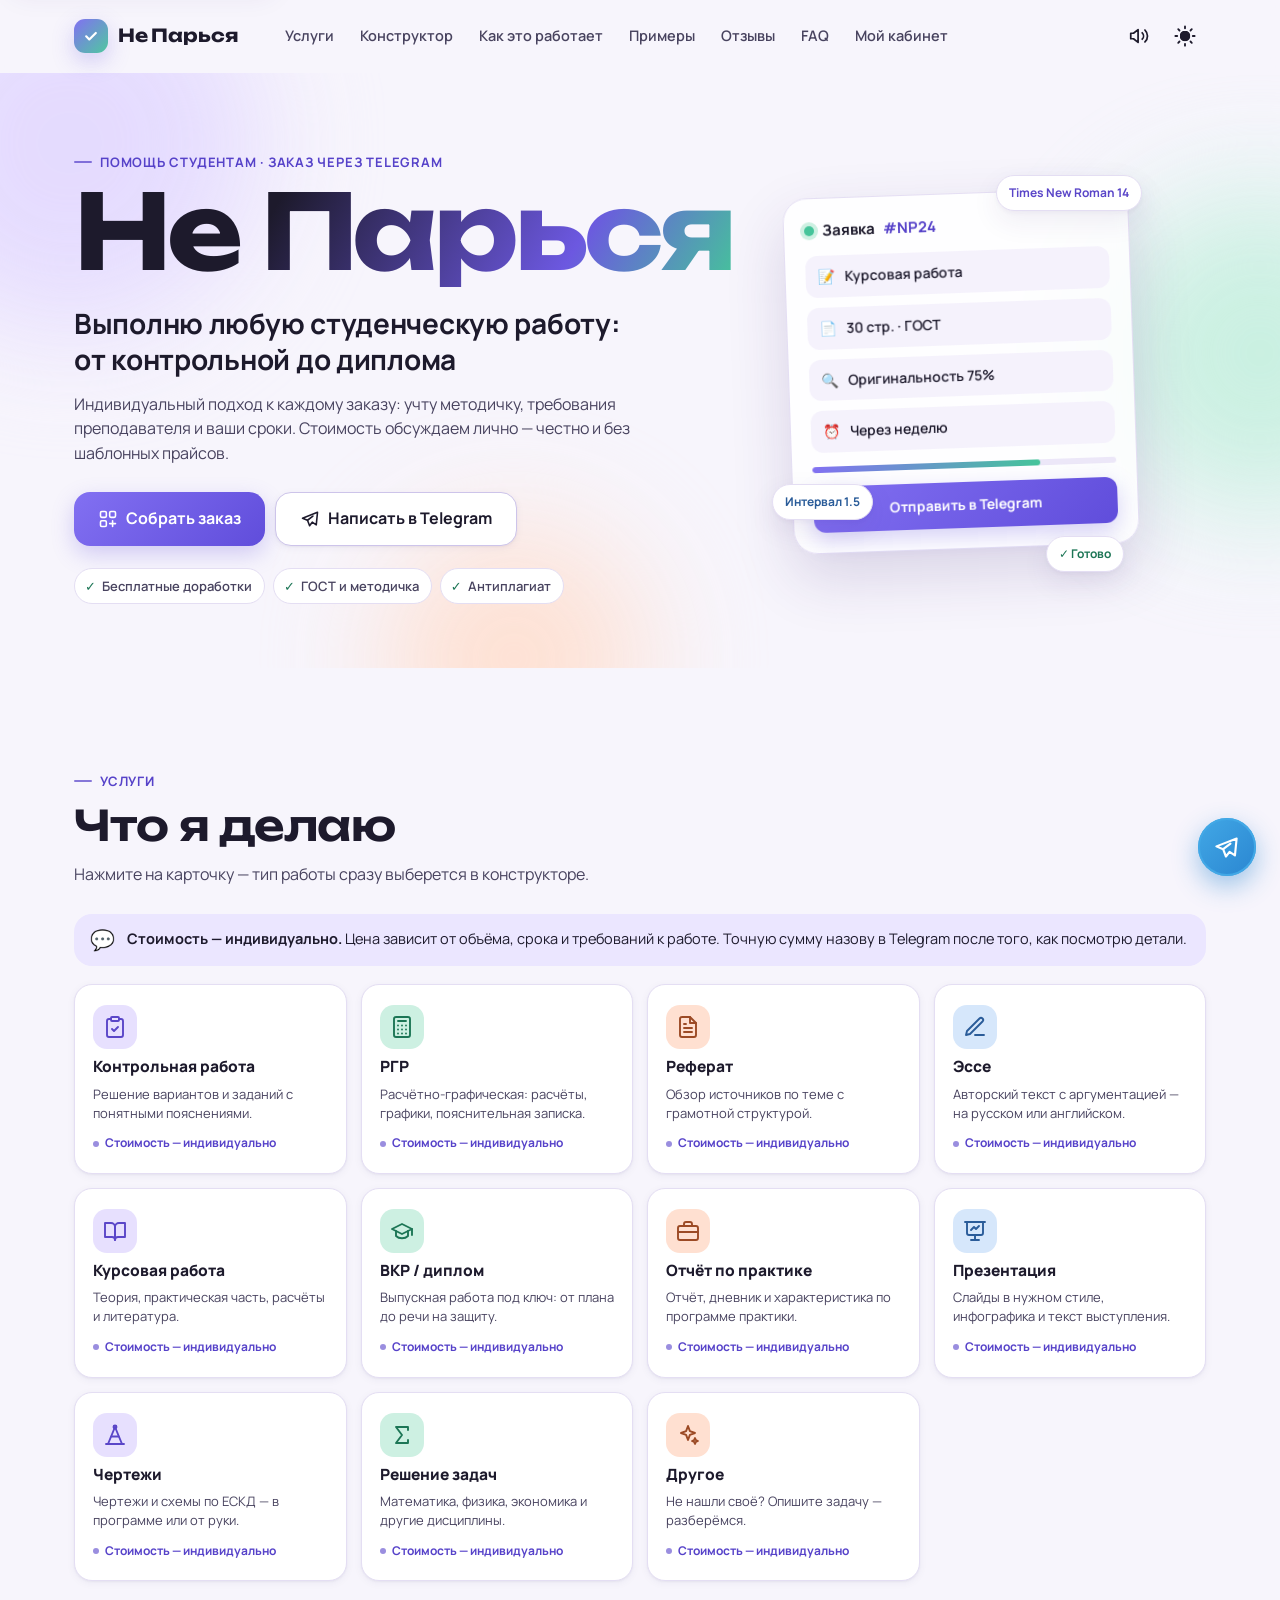
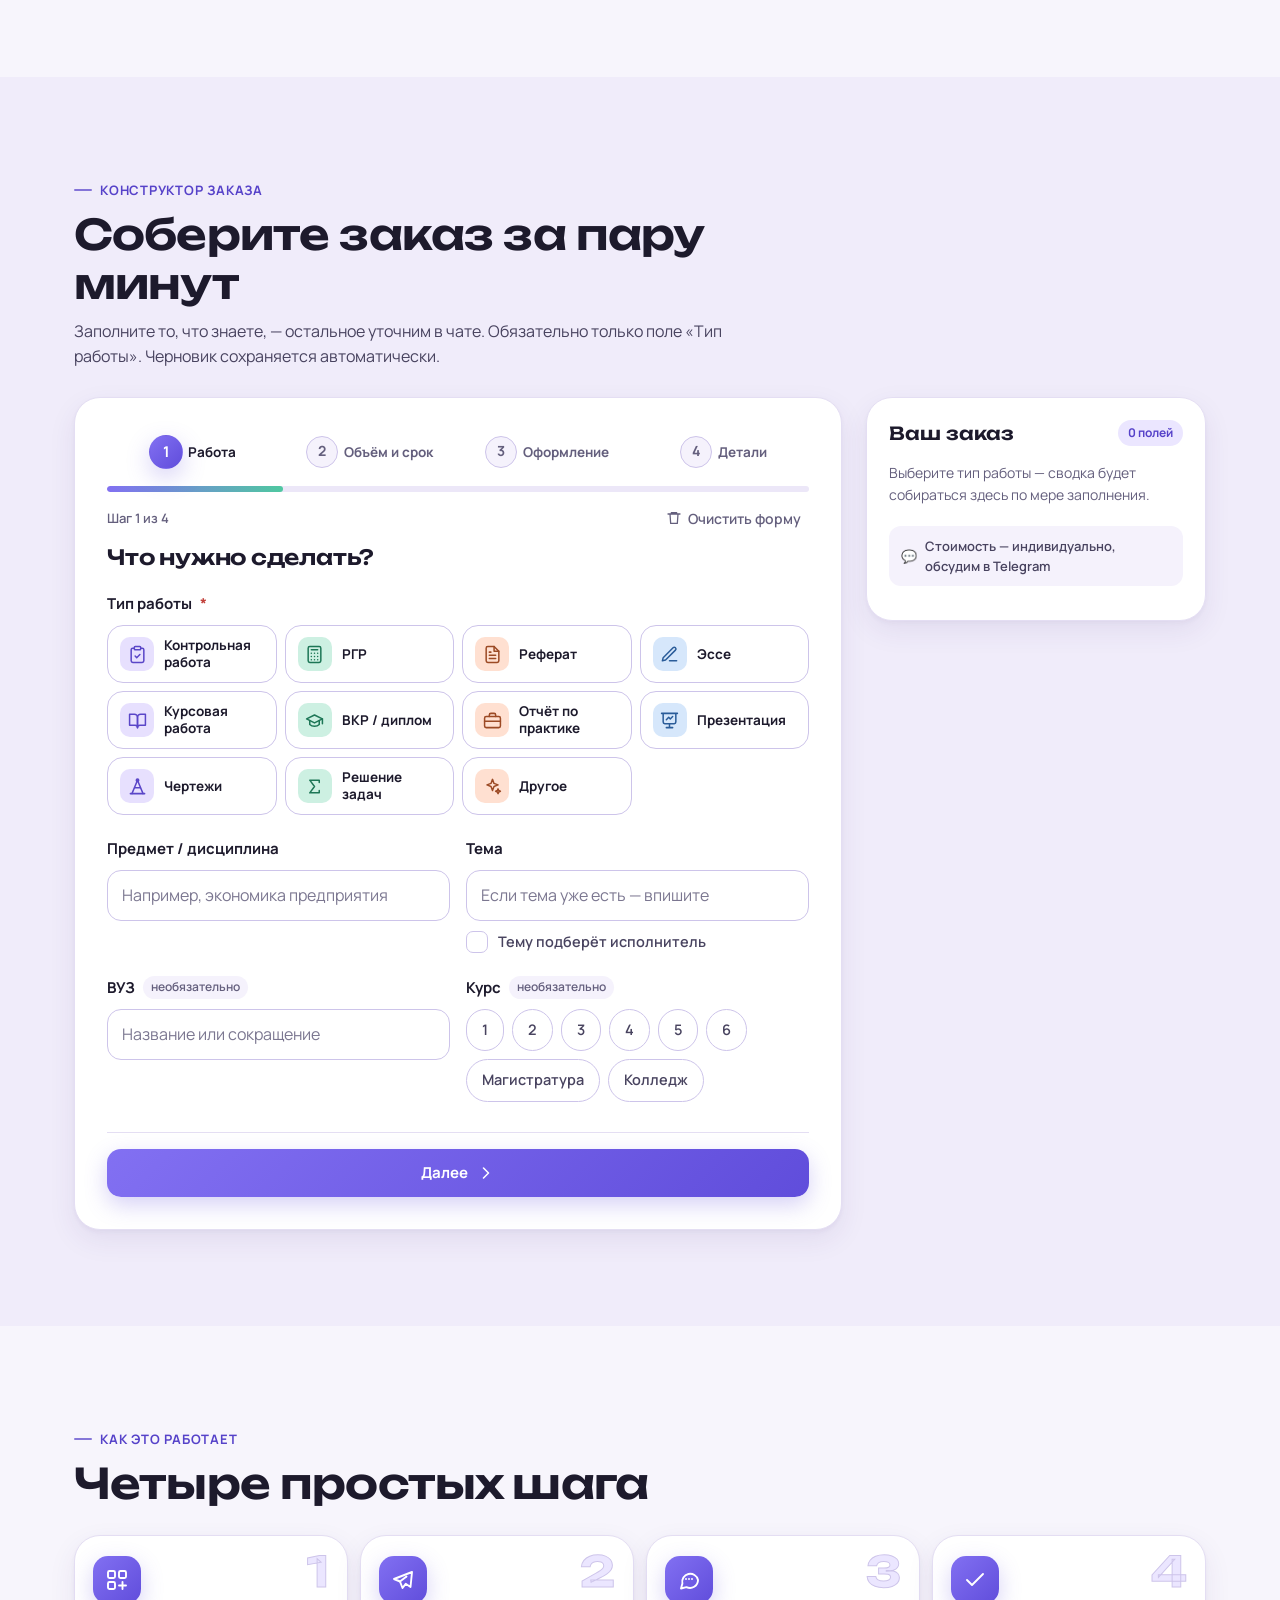
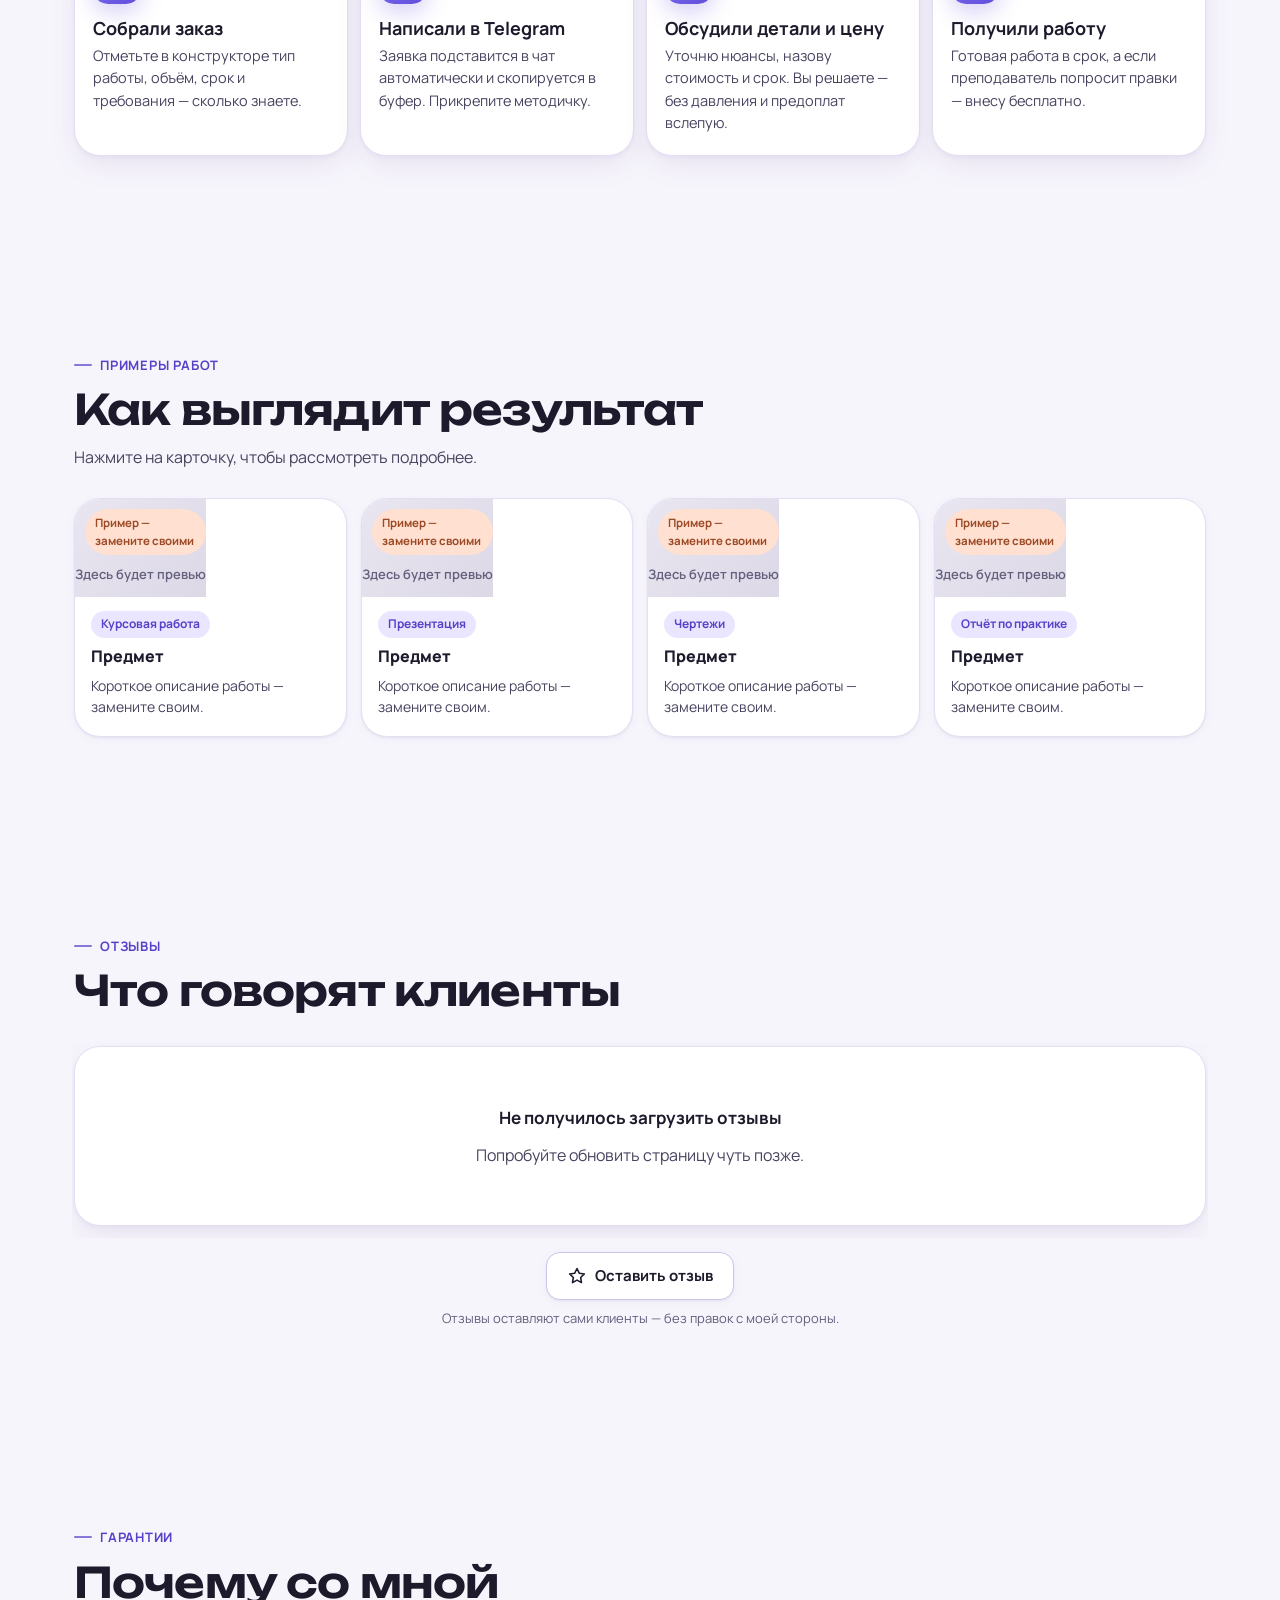
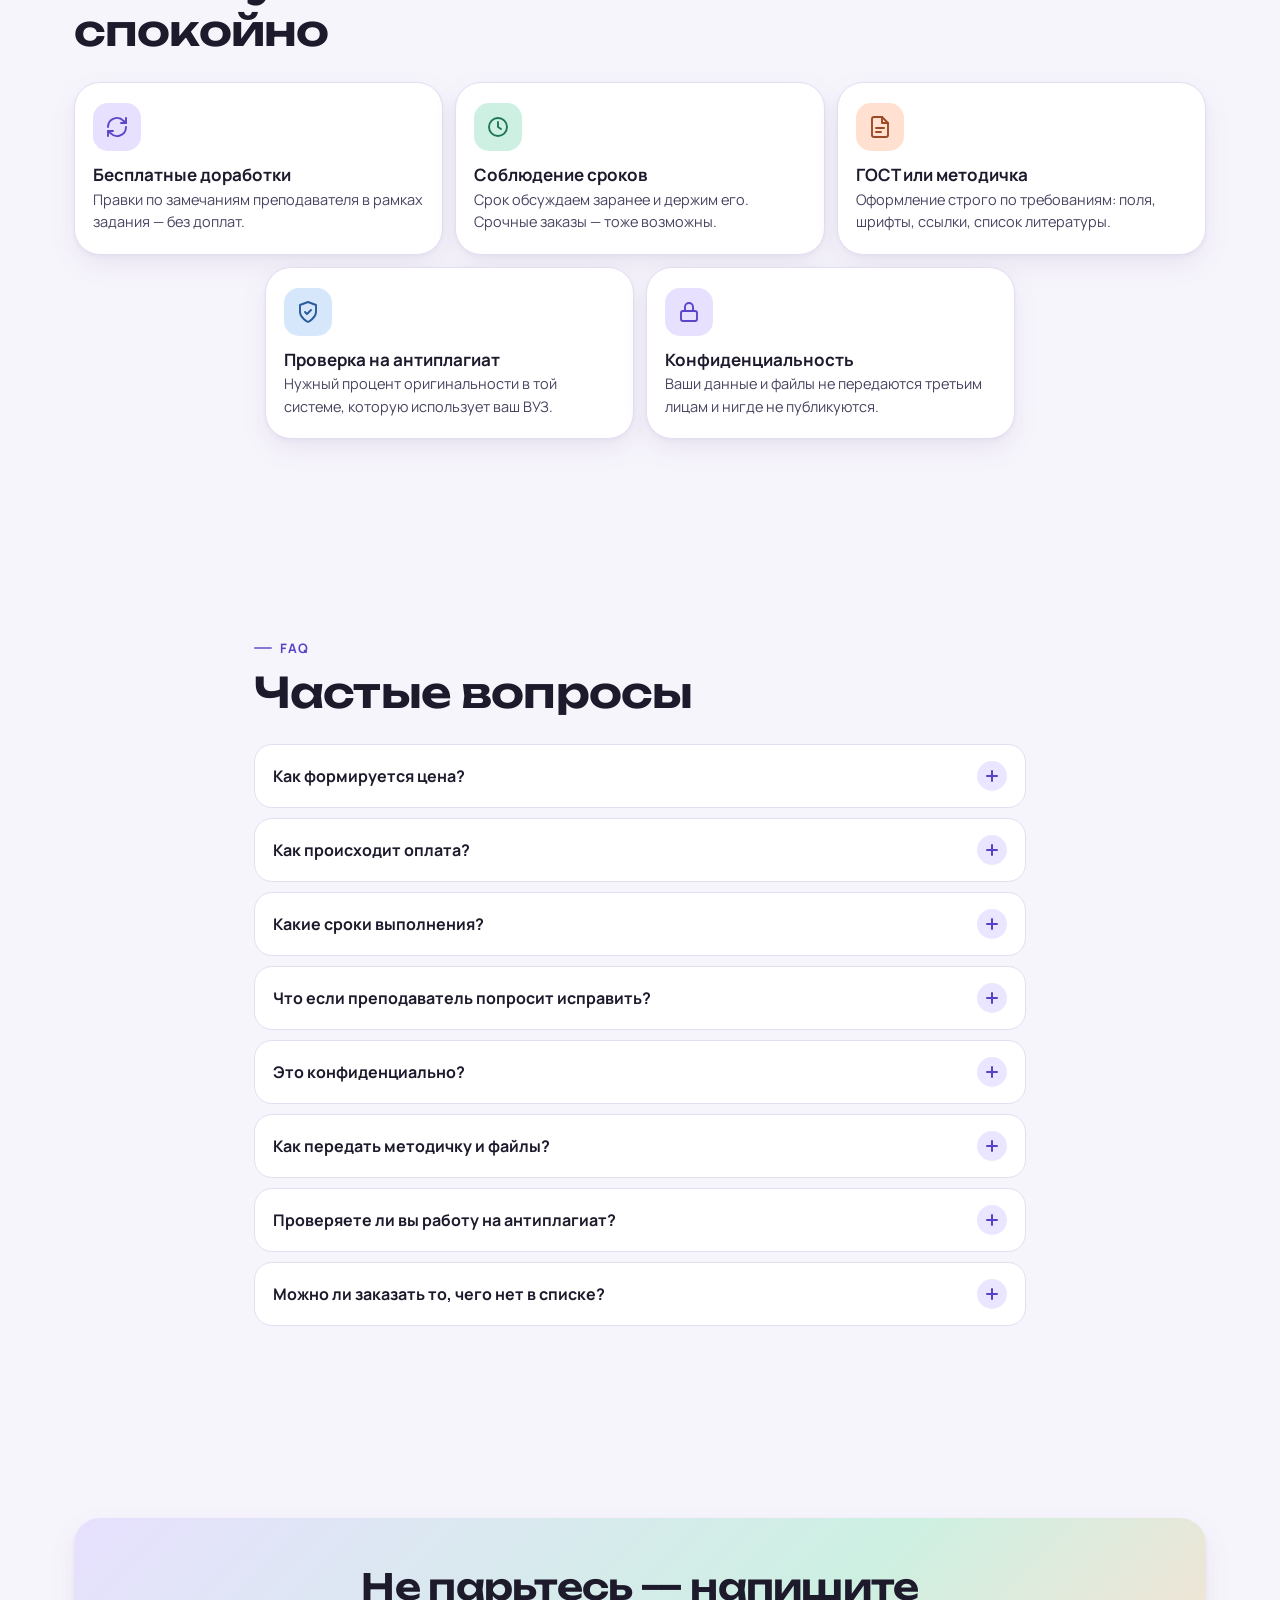
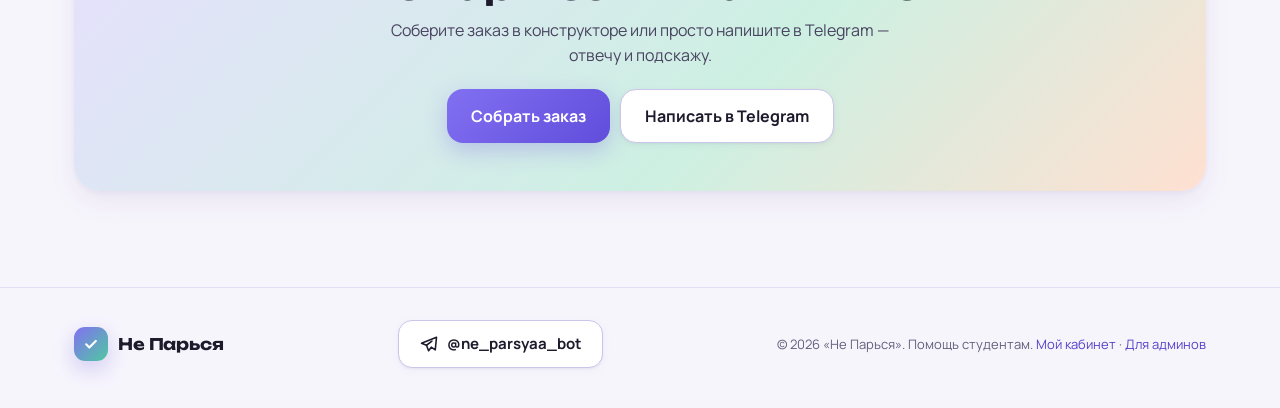
==== commit 1ab35e19: "Add files via upload" ====
--- a/index.html
+++ b/index.html
@@ -45,7 +45,7 @@
   <link rel="preconnect" href="https://fonts.googleapis.com">
   <link rel="preconnect" href="https://fonts.gstatic.com" crossorigin>
   <link href="https://fonts.googleapis.com/css2?family=Manrope:wght@400;500;600;700;800&family=Unbounded:wght@500;600;700&display=swap" rel="stylesheet">
-  <link rel="stylesheet" href="styles.css?v=5">
+  <link rel="stylesheet" href="styles.css?v=6">
 </head>
 <body>
   <a class="skip-link" href="#builder">Перейти к конструктору заказа</a>
@@ -532,6 +532,19 @@
                 <label class="field__label" for="clientName">Как к вам обращаться? <span class="opt">необязательно</span></label>
                 <input class="input" type="text" id="clientName" name="client_name" maxlength="60" placeholder="Имя">
               </div>
+
+              <!-- Для титульного листа: по желанию клиента -->
+              <div class="grid-2">
+                <div class="field">
+                  <label class="field__label" for="titleStudent">Ваше ФИО для титульника <span class="opt">необязательно</span></label>
+                  <input class="input" type="text" id="titleStudent" name="title_student" maxlength="120" placeholder="Иванов Иван Иванович" autocomplete="name">
+                </div>
+                <div class="field">
+                  <label class="field__label" for="titleTeacher">ФИО преподавателя <span class="opt">необязательно</span></label>
+                  <input class="input" type="text" id="titleTeacher" name="title_teacher" maxlength="120" placeholder="Петров П. П., доцент">
+                </div>
+              </div>
+              <p class="field__hint">Впишем на титульный лист. Можно оставить пустым и прислать позже в чат.</p>
             </fieldset>
 
             <!-- Навигация по шагам -->
@@ -828,8 +841,8 @@
 
   <!-- Telegram Mini App: нужен, чтобы сайт внутри Telegram мог передать заказ боту -->
   <script src="https://telegram.org/js/telegram-web-app.js"></script>
-  <script src="config.js?v=5"></script>
-  <script src="sounds.js?v=5"></script>
-  <script src="script.js?v=5"></script>
+  <script src="config.js?v=6"></script>
+  <script src="sounds.js?v=6"></script>
+  <script src="script.js?v=6"></script>
 </body>
 </html>
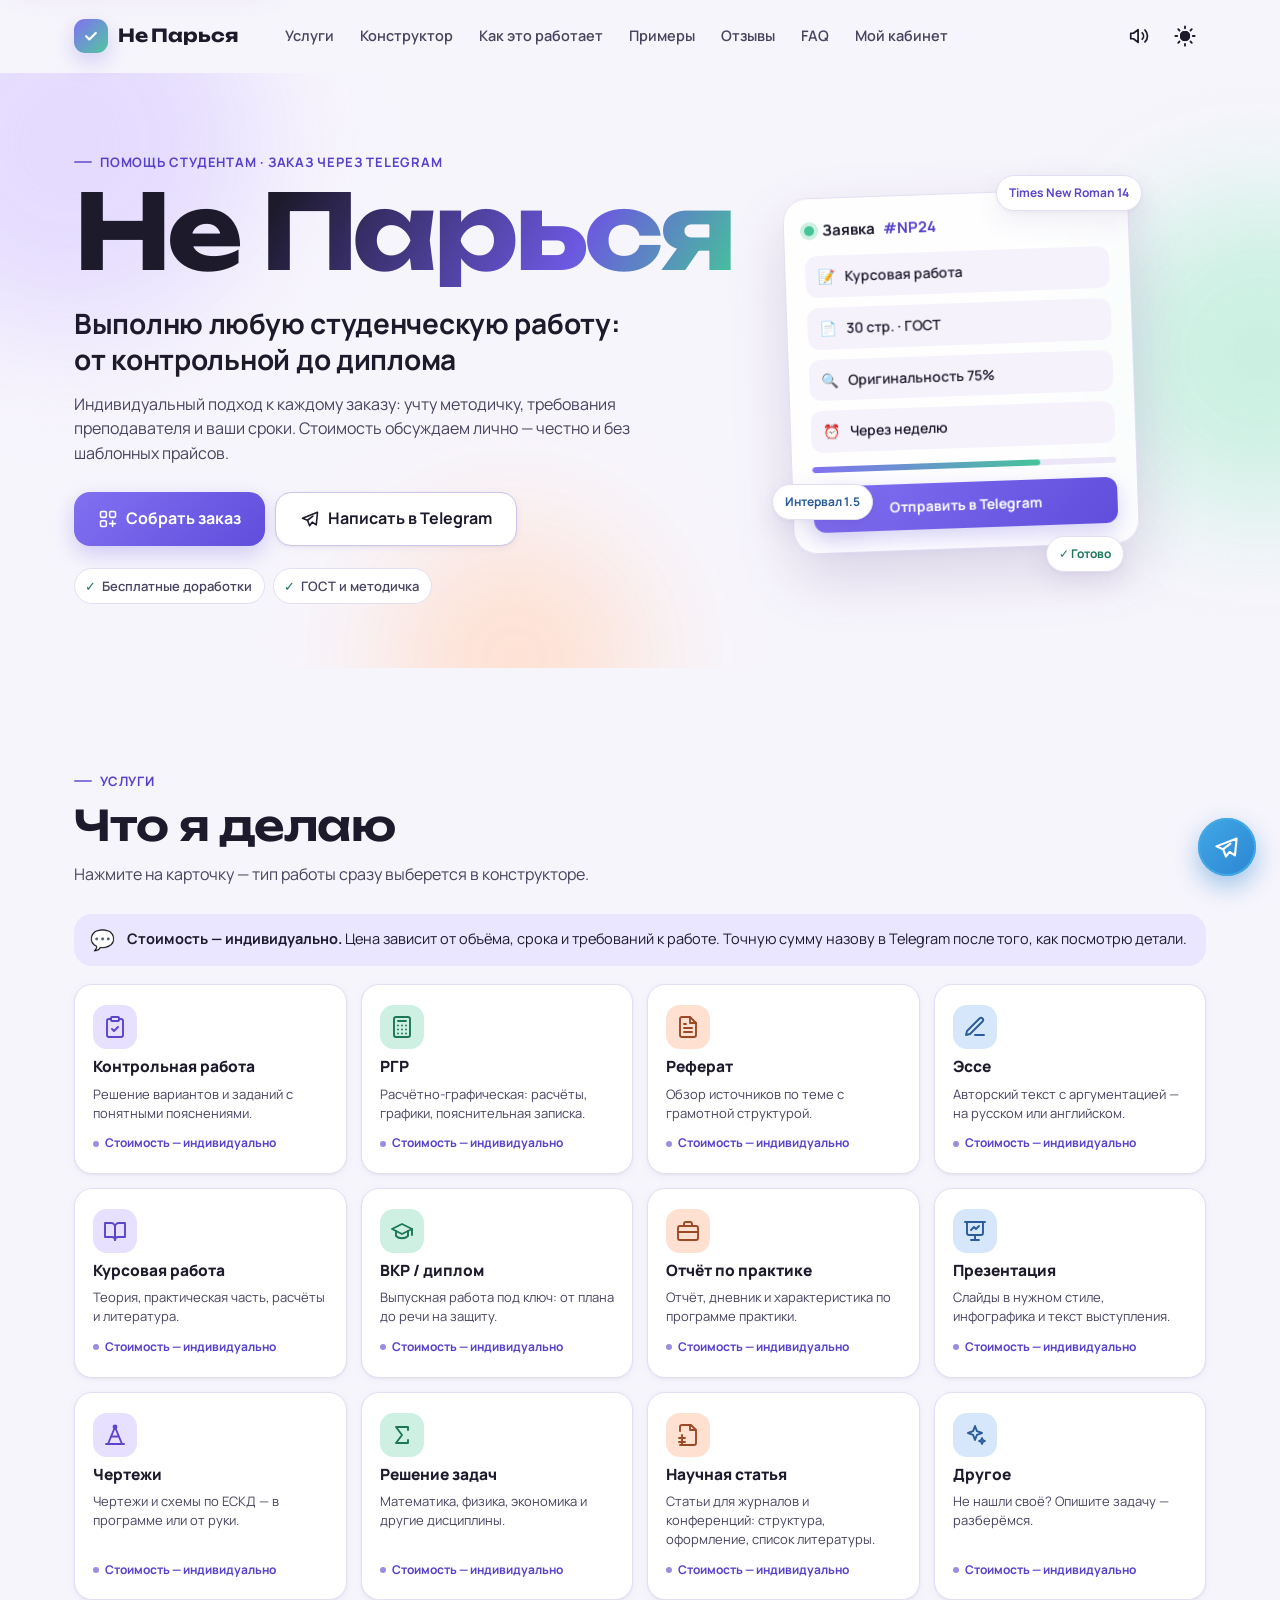
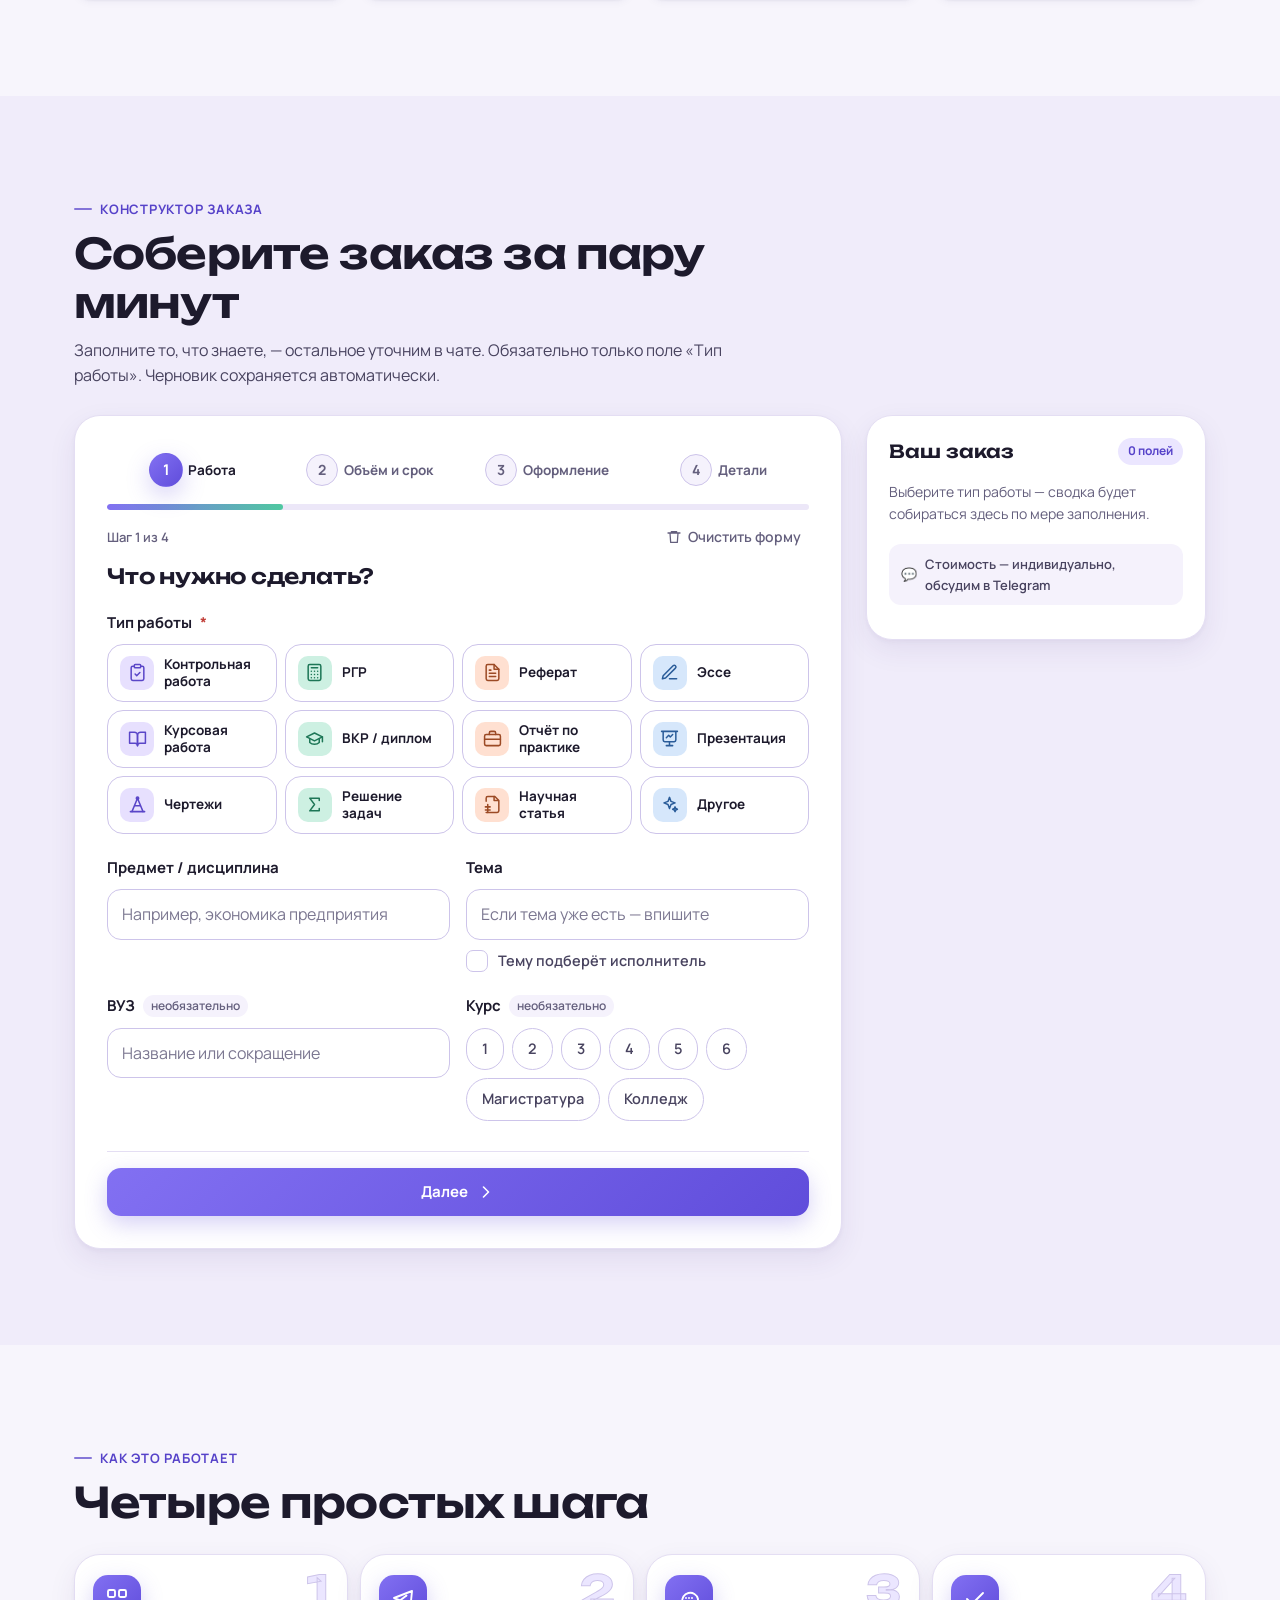
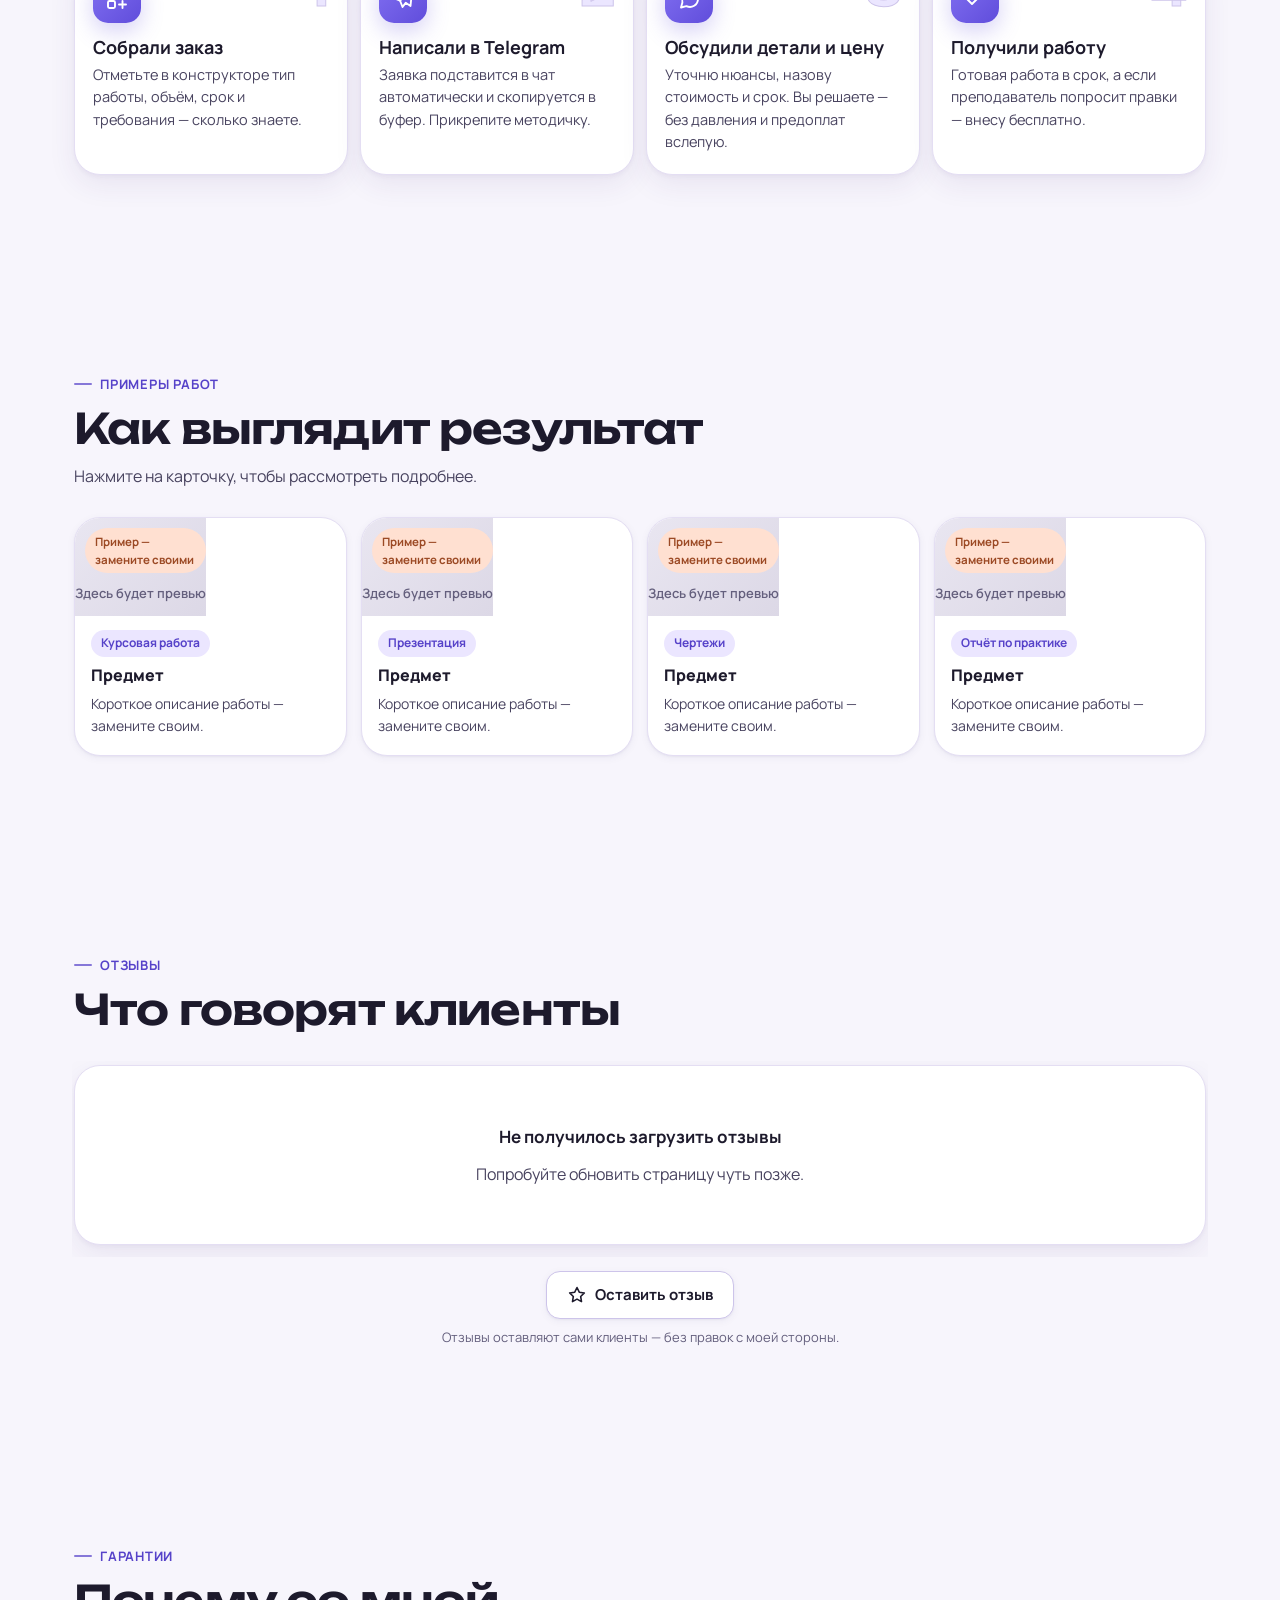
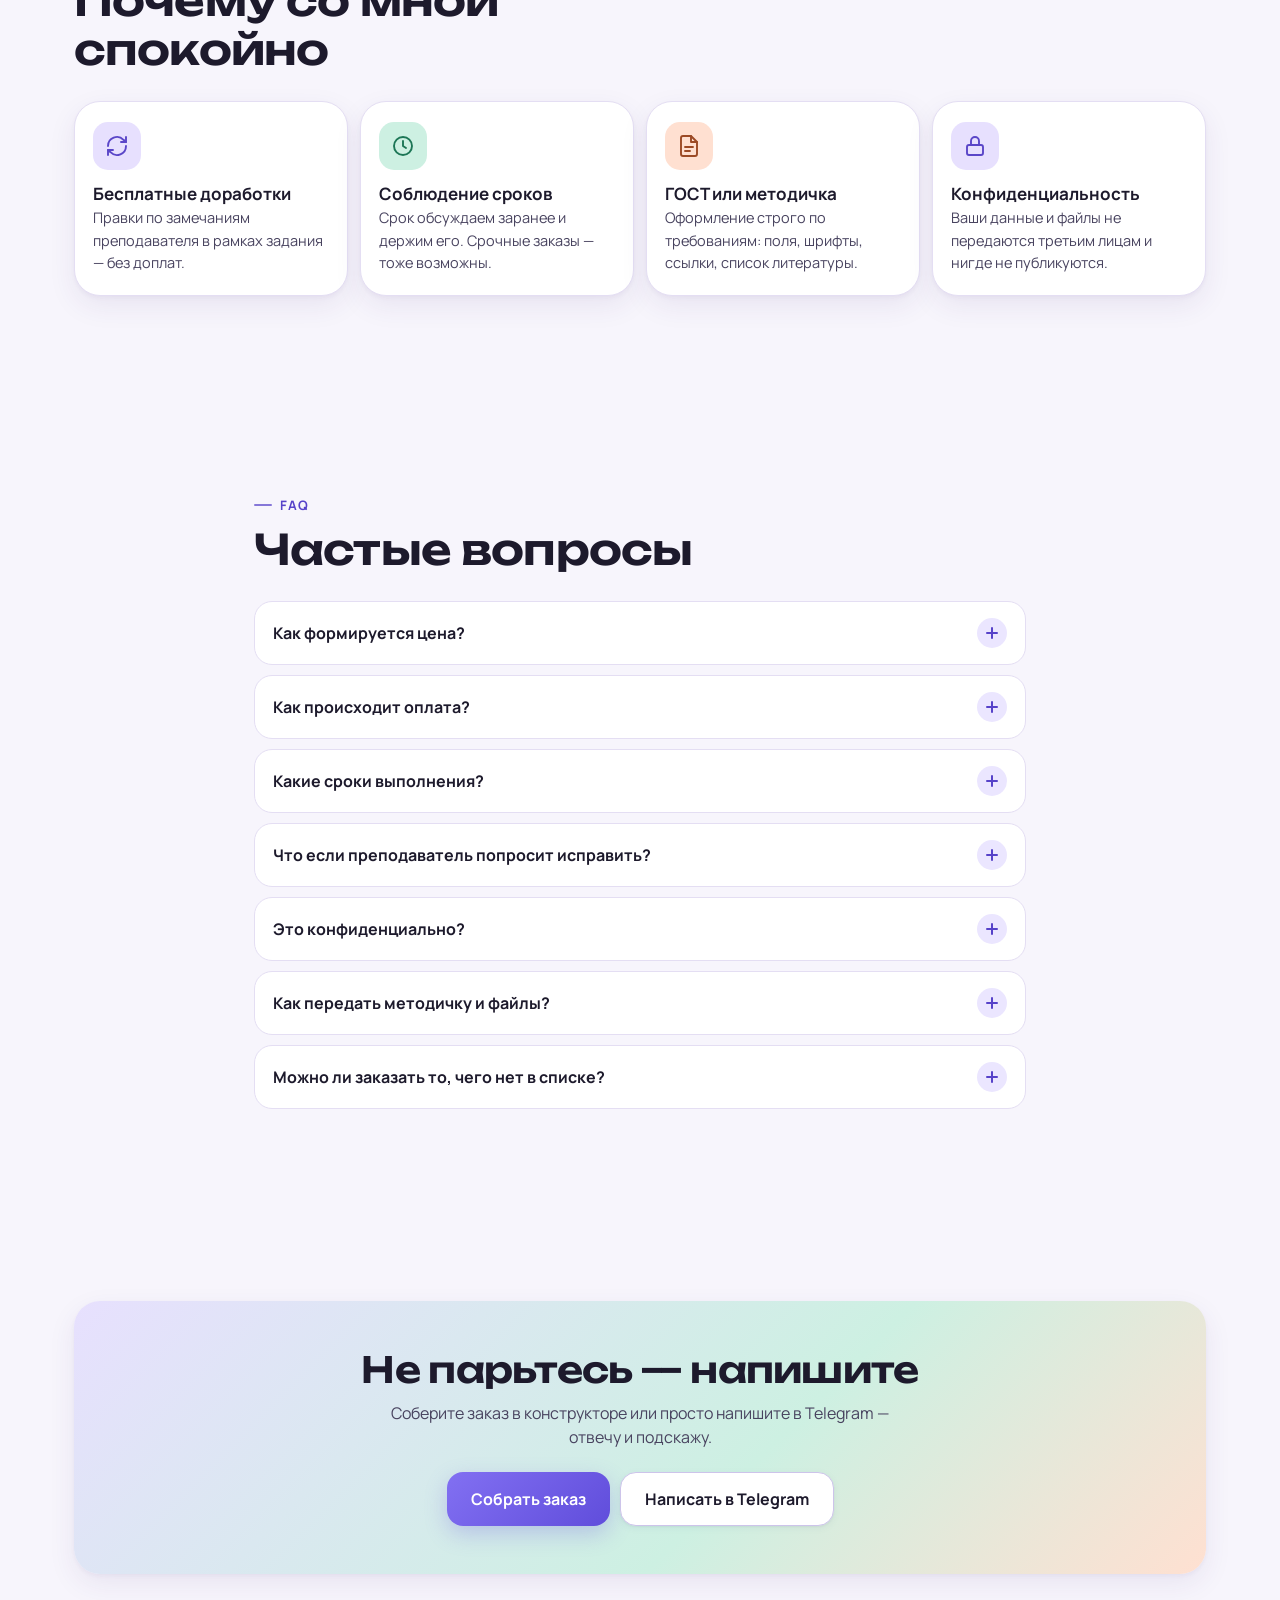
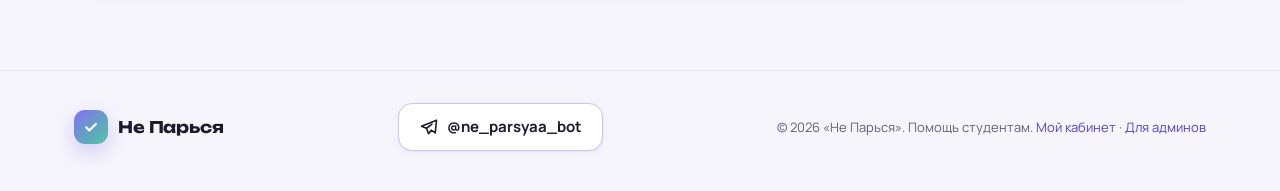
==== commit db2d9968: "Тексты: без антиплагиата и оплаты частями, услуга «Научная статья», кнопка сайта «(предпочтительно)»" ====
--- a/index.html
+++ b/index.html
@@ -4,7 +4,7 @@
   <meta charset="utf-8">
   <meta name="viewport" content="width=device-width, initial-scale=1, viewport-fit=cover">
   <title>Не Парься — помощь студентам</title>
-  <meta name="description" content="Выполню любую студенческую работу: от контрольной до диплома. Индивидуальный подход, оформление по ГОСТ и методичке, проверка на антиплагиат. Соберите заказ за пару минут и отправьте в Telegram.">
+  <meta name="description" content="Выполню любую студенческую работу: от контрольной до диплома. Индивидуальный подход и оформление по ГОСТ и методичке. Соберите заказ за пару минут и отправьте в Telegram.">
   <meta name="theme-color" content="#f7f5fc" media="(prefers-color-scheme: light)">
   <meta name="theme-color" content="#0c0c11" media="(prefers-color-scheme: dark)">
 
@@ -45,7 +45,7 @@
   <link rel="preconnect" href="https://fonts.googleapis.com">
   <link rel="preconnect" href="https://fonts.gstatic.com" crossorigin>
   <link href="https://fonts.googleapis.com/css2?family=Manrope:wght@400;500;600;700;800&family=Unbounded:wght@500;600;700&display=swap" rel="stylesheet">
-  <link rel="stylesheet" href="styles.css?v=6">
+  <link rel="stylesheet" href="styles.css?v=8">
 </head>
 <body>
   <a class="skip-link" href="#builder">Перейти к конструктору заказа</a>
@@ -139,7 +139,6 @@
           <ul class="hero__chips reveal" aria-label="Коротко о главном">
             <li>Бесплатные доработки</li>
             <li>ГОСТ и методичка</li>
-            <li>Антиплагиат</li>
           </ul>
         </div>
 
@@ -691,11 +690,6 @@
             <p>Оформление строго по требованиям: поля, шрифты, ссылки, список литературы.</p>
           </div>
           <div class="perk card reveal">
-            <span class="perk__icon perk__icon--blue" aria-hidden="true"><svg viewBox="0 0 24 24"><path d="M12 22s8-4 8-10V5l-8-3-8 3v7c0 6 8 10 8 10z"/><path d="m9 12 2 2 4-4"/></svg></span>
-            <h3>Проверка на антиплагиат</h3>
-            <p>Нужный процент оригинальности в той системе, которую использует ваш ВУЗ.</p>
-          </div>
-          <div class="perk card reveal">
             <span class="perk__icon perk__icon--lav" aria-hidden="true"><svg viewBox="0 0 24 24"><rect x="4" y="11" width="16" height="10" rx="2"/><path d="M8 11V7a4 4 0 0 1 8 0v4"/></svg></span>
             <h3>Конфиденциальность</h3>
             <p>Ваши данные и файлы не передаются третьим лицам и нигде не публикуются.</p>
@@ -841,8 +835,8 @@
 
   <!-- Telegram Mini App: нужен, чтобы сайт внутри Telegram мог передать заказ боту -->
   <script src="https://telegram.org/js/telegram-web-app.js"></script>
-  <script src="config.js?v=6"></script>
-  <script src="sounds.js?v=6"></script>
-  <script src="script.js?v=6"></script>
+  <script src="config.js?v=8"></script>
+  <script src="sounds.js?v=7"></script>
+  <script src="script.js?v=8"></script>
 </body>
 </html>
--- a/styles.css
+++ b/styles.css
@@ -853,9 +853,8 @@
 
   .how { grid-template-columns: repeat(4, 1fr); }
   .works { grid-template-columns: repeat(4, 1fr); }
-  .perks { grid-template-columns: repeat(6, 1fr); }
-  .perk { grid-column: span 2; grid-template-columns: 1fr; }
-  .perk:nth-child(4) { grid-column: 2 / span 2; }
+  .perks { grid-template-columns: repeat(4, 1fr); }
+  .perk { grid-template-columns: 1fr; }
   .perk__icon { grid-row: auto; margin-bottom: 10px; }
   .carousel__track { grid-auto-columns: calc((100% - 24px) / 3); }
   .toasts { bottom: 96px; }
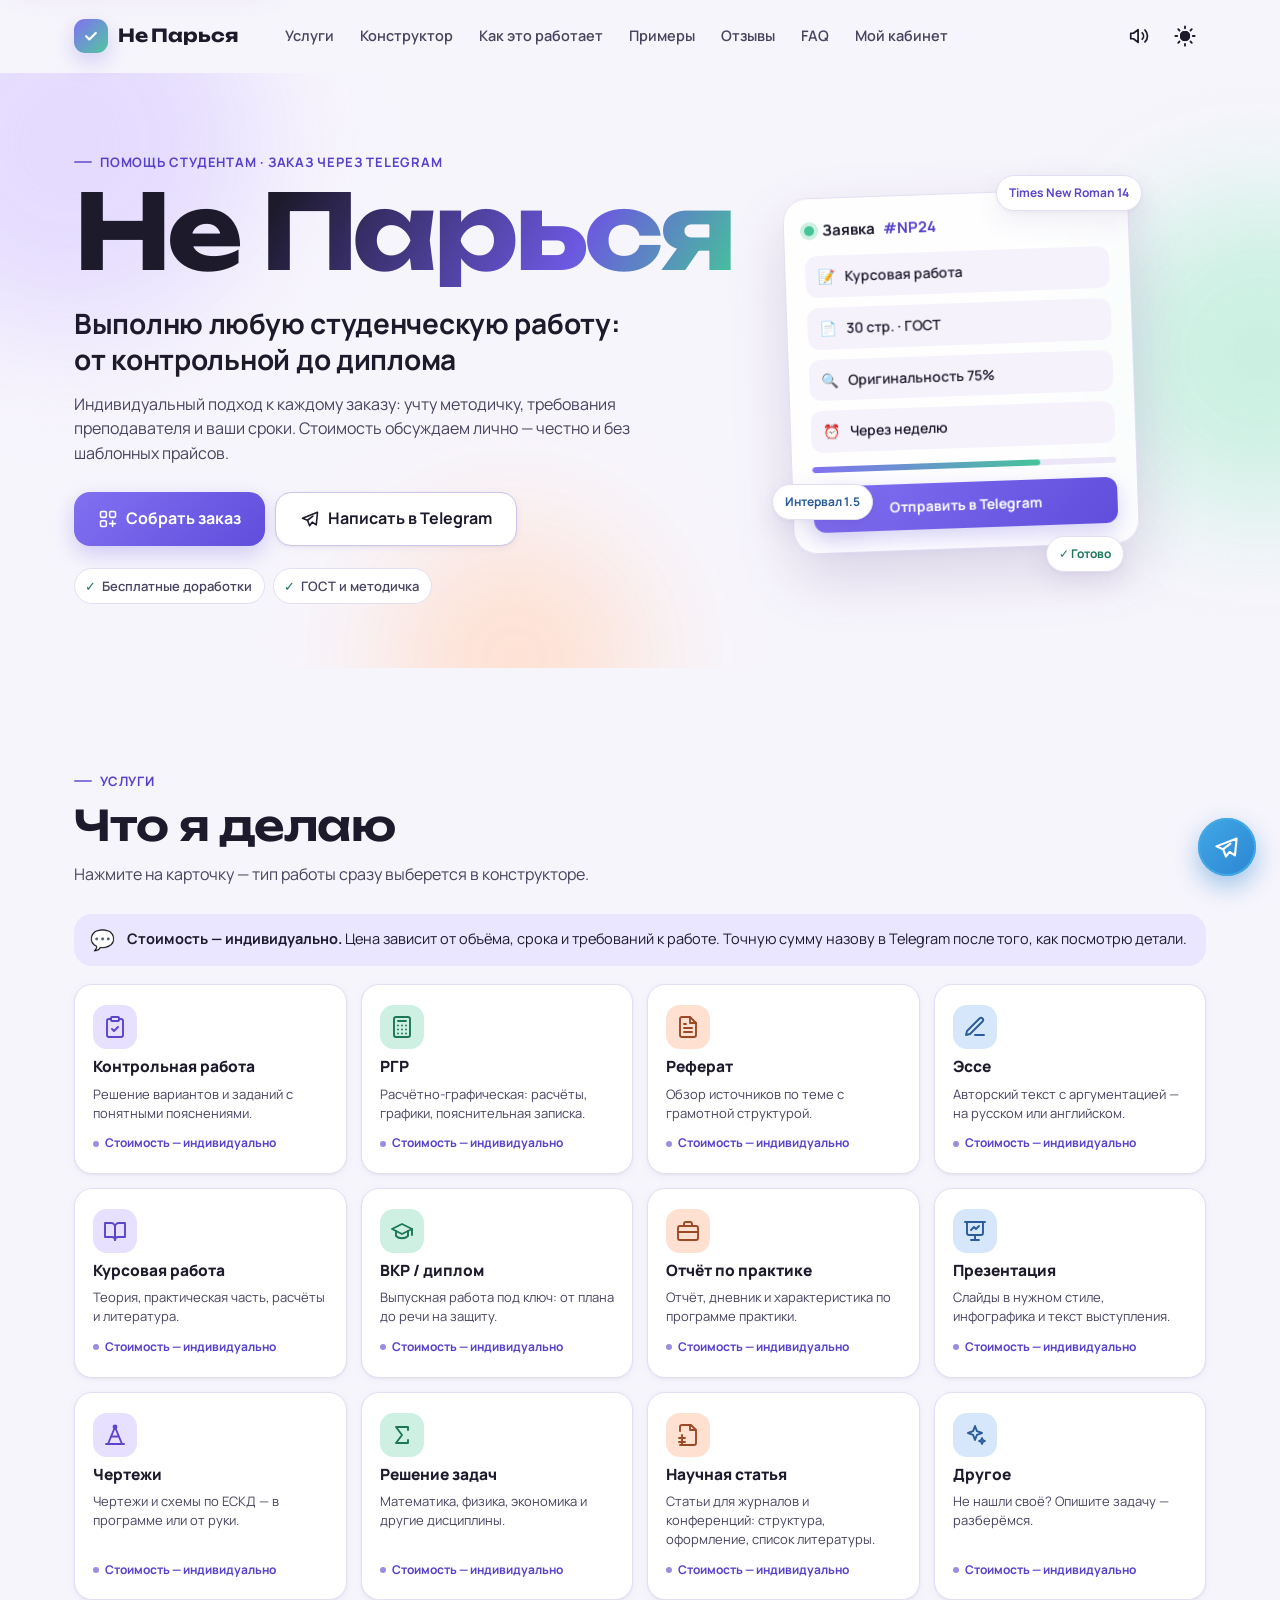
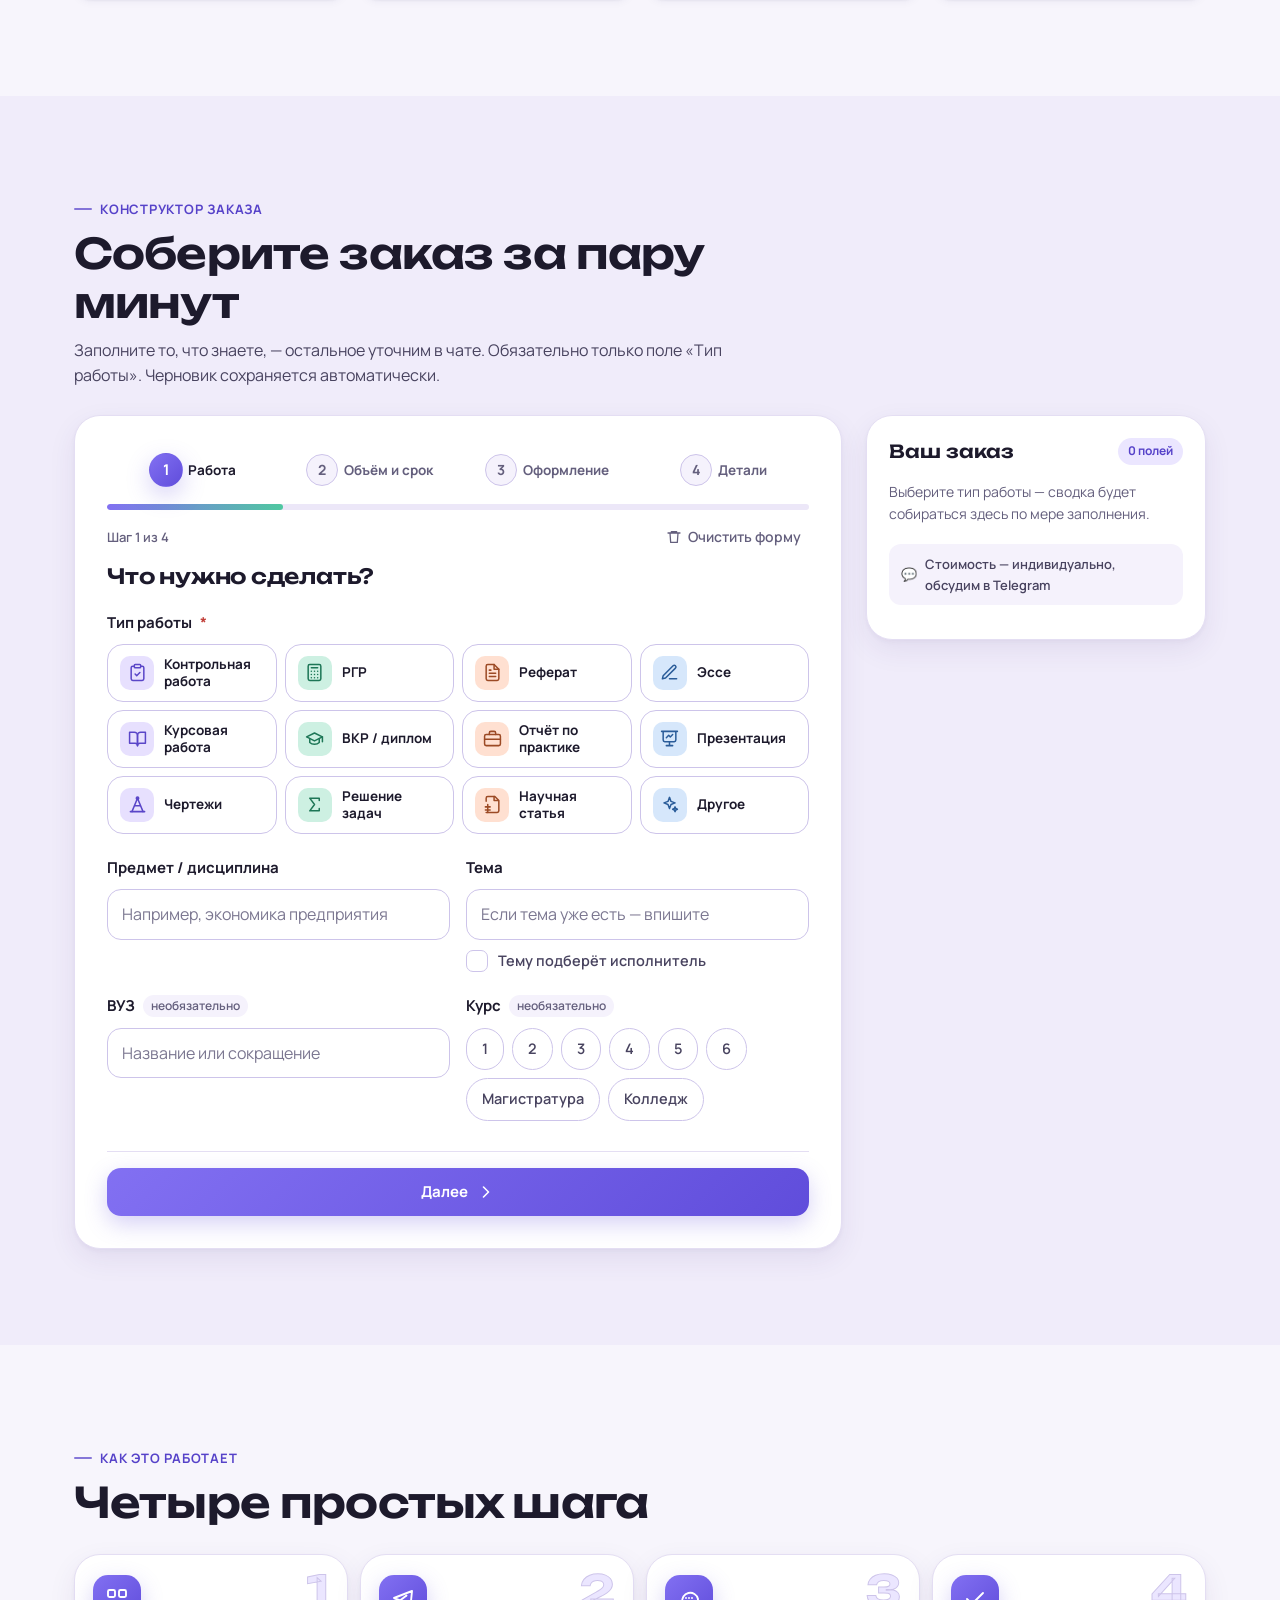
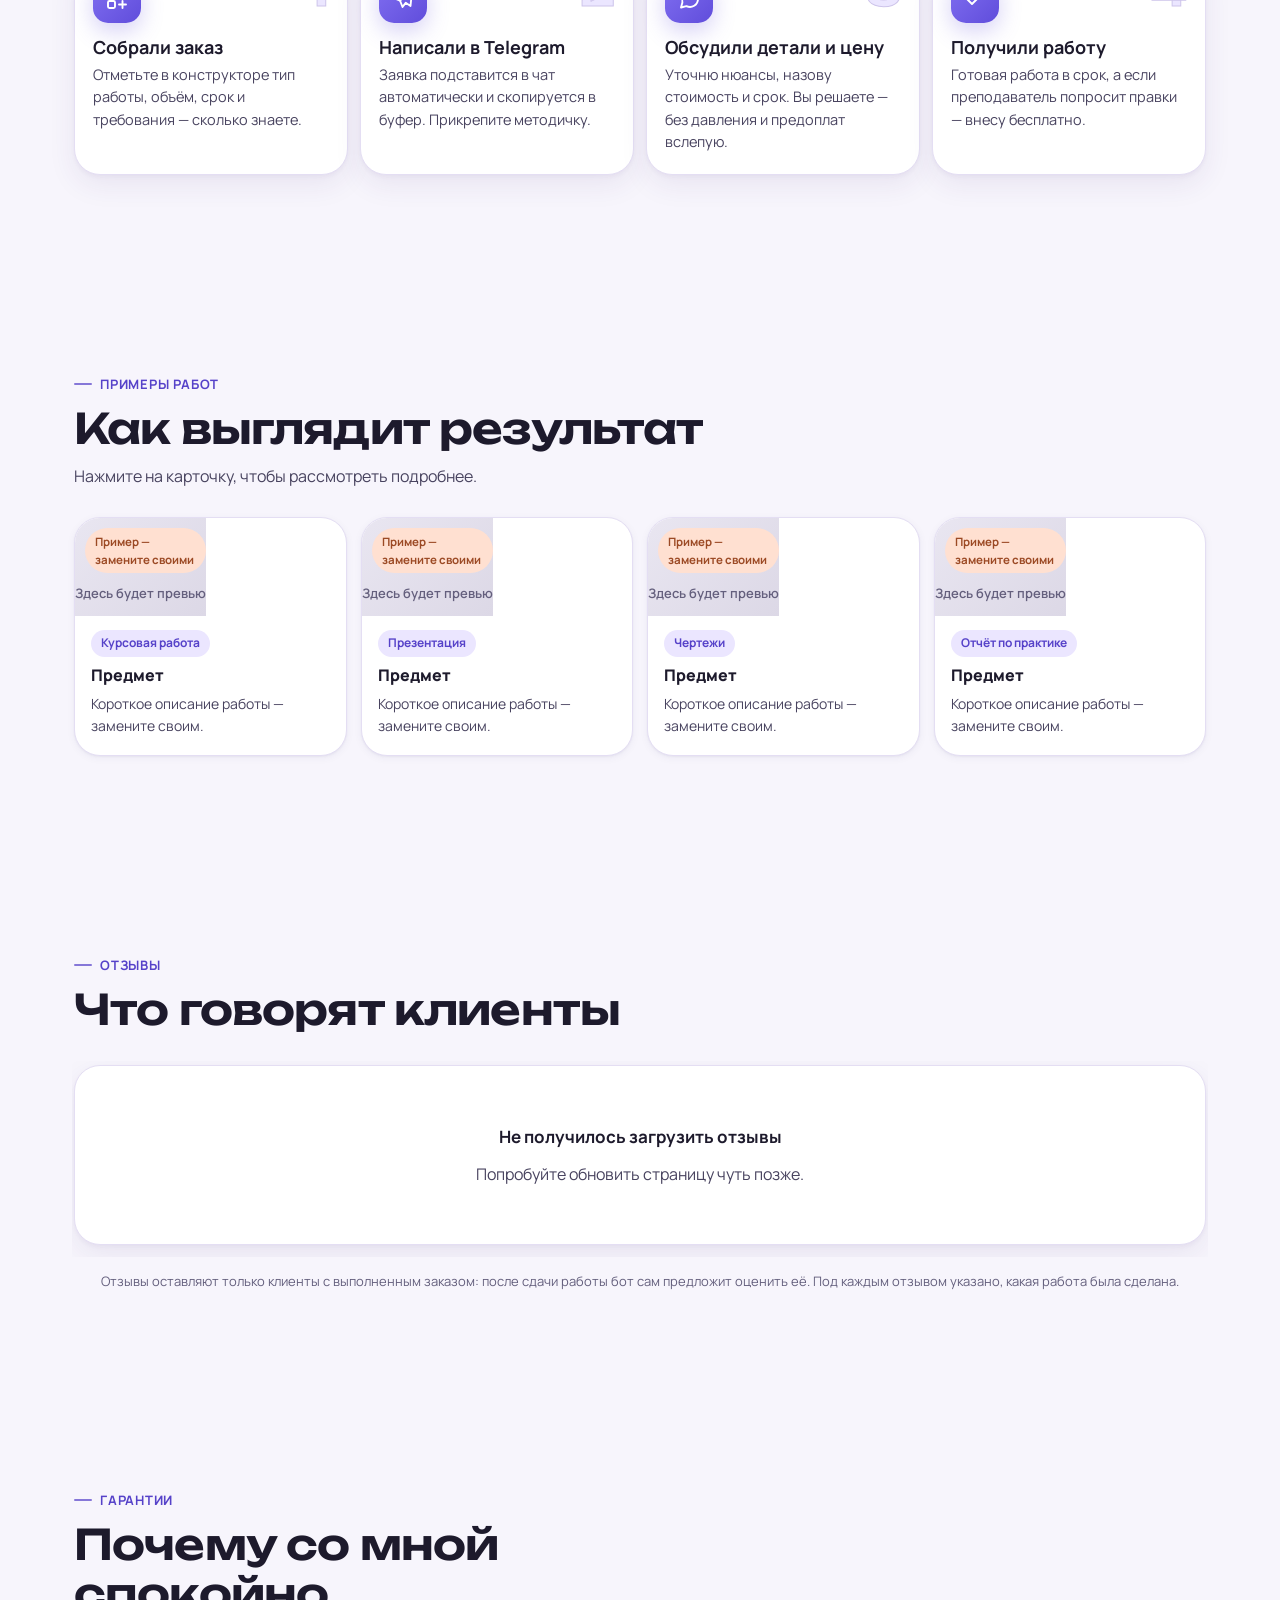
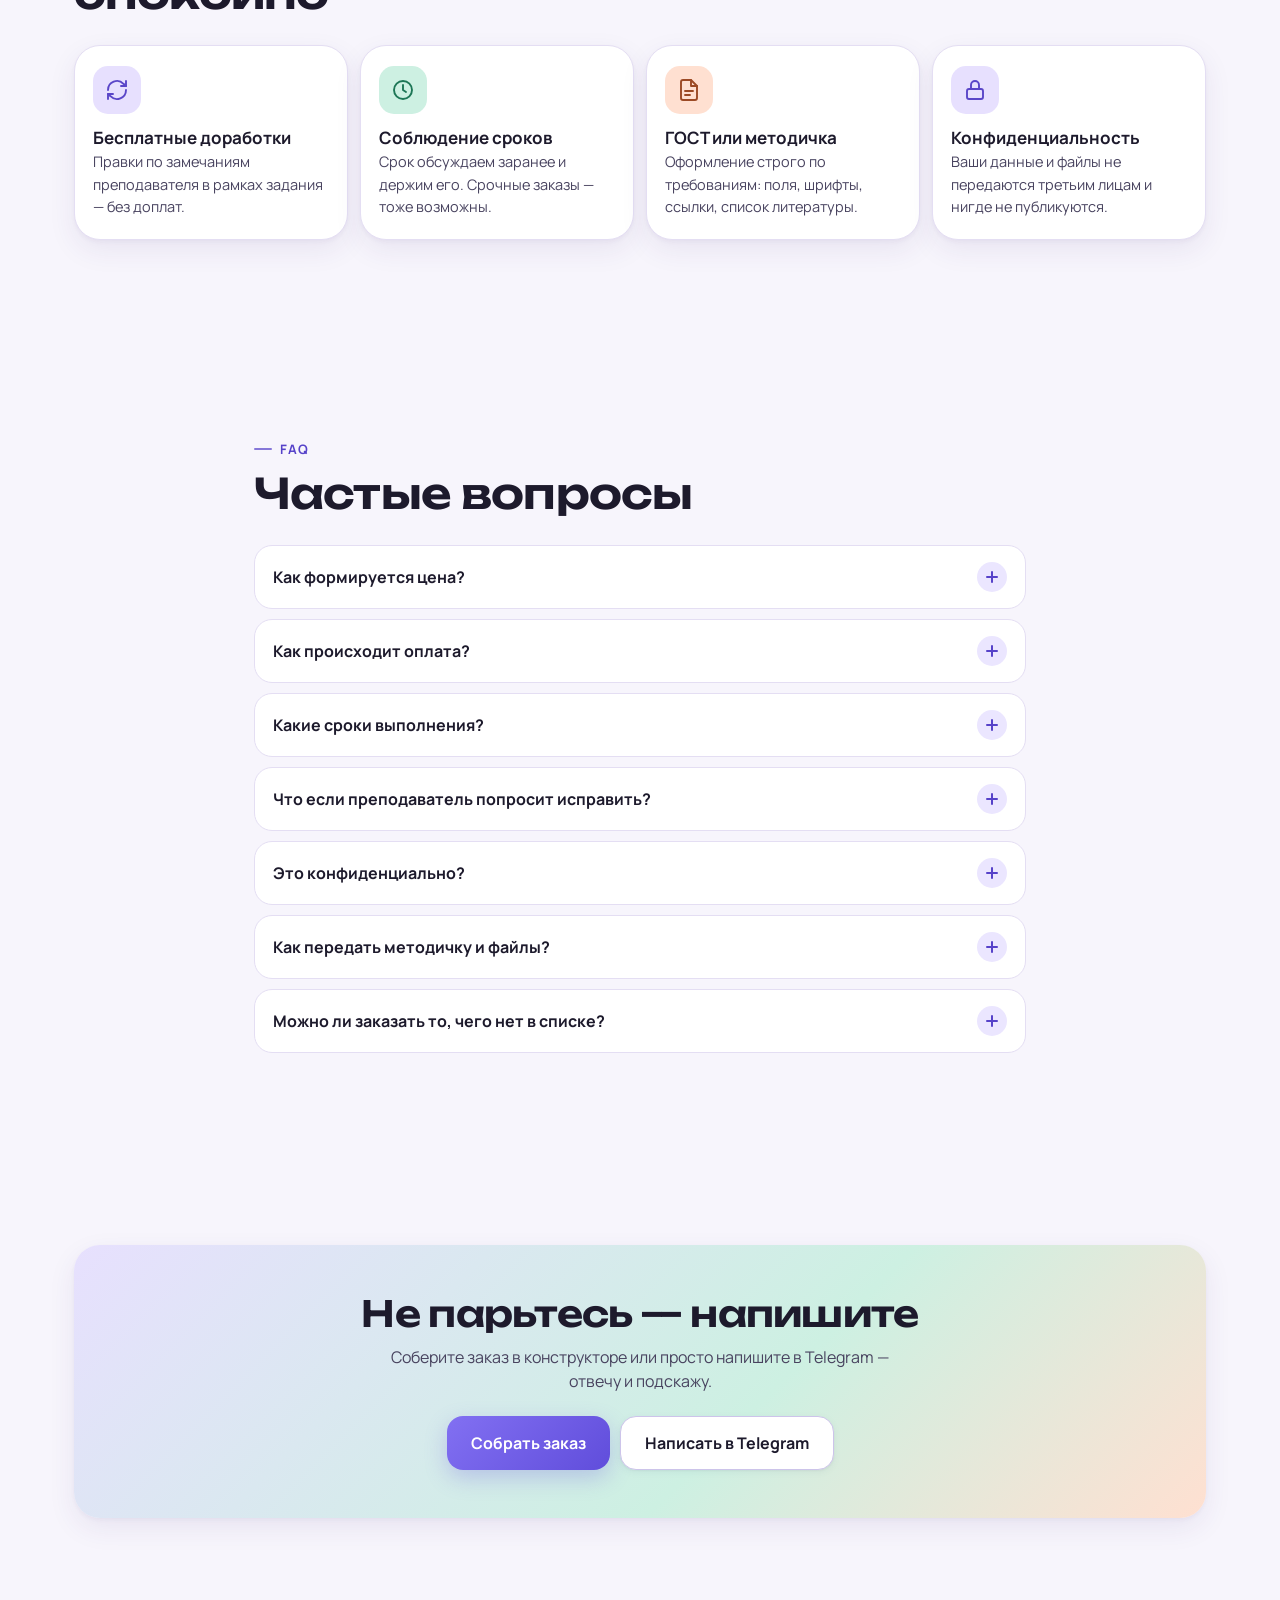
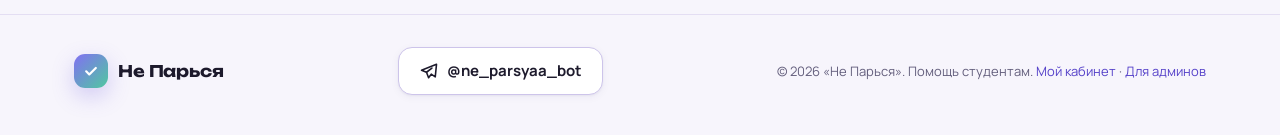
==== commit 3eff4260: "Отзывы только после выполнения, удаление заказов и заказы вручную - Отзывы: оценить можно только вып" ====
--- a/index.html
+++ b/index.html
@@ -656,12 +656,8 @@
           <div class="carousel__track" id="reviewsTrack" tabindex="0" aria-label="Отзывы клиентов"></div>
           <div class="carousel__dots" id="reviewsDots"></div>
         </div>
-        <div class="reviews__cta reveal" id="reviewsCta" hidden>
-          <button type="button" class="btn btn--ghost" id="openReview" data-sound="pop">
-            <svg viewBox="0 0 24 24" aria-hidden="true"><path d="m12 3 2.7 5.6 6.1.9-4.4 4.3 1 6.1L12 17l-5.4 2.9 1-6.1-4.4-4.3 6.1-.9z"/></svg>
-            Оставить отзыв
-          </button>
-          <p class="reviews__note">Отзывы оставляют сами клиенты — без правок с моей стороны.</p>
+        <div class="reviews__cta reveal">
+          <p class="reviews__note">Отзывы оставляют только клиенты с выполненным заказом: после сдачи работы бот сам предложит оценить её. Под каждым отзывом указано, какая работа была сделана.</p>
         </div>
       </div>
     </section>
@@ -783,60 +779,12 @@
     </div>
   </dialog>
 
-  <!-- Окно «Оставить отзыв» -->
-  <dialog class="modal" id="reviewModal" aria-labelledby="reviewTitle">
-    <div class="modal__box">
-      <button type="button" class="icon-btn modal__close" data-close aria-label="Закрыть"><svg viewBox="0 0 24 24" aria-hidden="true"><path d="M6 6l12 12M18 6 6 18"/></svg></button>
-      <h3 class="modal__title" id="reviewTitle">Оставить отзыв</h3>
-      <p class="modal__lead" id="reviewLead">Отзыв появится на сайте сразу после отправки.</p>
-      <form class="review-form" id="reviewForm" novalidate autocomplete="off">
-        <div class="field">
-          <div class="field__label">Оценка <span class="req" aria-hidden="true">*</span></div>
-          <div class="stars-input" role="radiogroup" aria-label="Оценка от 1 до 5">
-            <label class="star"><input type="radio" name="rating" value="5" aria-label="5 из 5"><span aria-hidden="true">★</span></label>
-            <label class="star"><input type="radio" name="rating" value="4" aria-label="4 из 5"><span aria-hidden="true">★</span></label>
-            <label class="star"><input type="radio" name="rating" value="3" aria-label="3 из 5"><span aria-hidden="true">★</span></label>
-            <label class="star"><input type="radio" name="rating" value="2" aria-label="2 из 5"><span aria-hidden="true">★</span></label>
-            <label class="star"><input type="radio" name="rating" value="1" aria-label="1 из 5"><span aria-hidden="true">★</span></label>
-            <span class="stars-caption" id="ratingCaption">Выберите оценку</span>
-          </div>
-        </div>
-        <div class="grid-2">
-          <div class="field">
-            <label class="field__label" for="rvName">Имя <span class="req" aria-hidden="true">*</span></label>
-            <input class="input" type="text" id="rvName" name="name" maxlength="60" placeholder="Как подписать отзыв" required>
-          </div>
-          <div class="field">
-            <label class="field__label" for="rvUni">ВУЗ, курс <span class="opt">необязательно</span></label>
-            <input class="input" type="text" id="rvUni" name="university" maxlength="80" placeholder="Например, 3 курс">
-          </div>
-        </div>
-        <div class="field">
-          <div class="field__label">Какую работу заказывали <span class="opt">необязательно</span></div>
-          <div class="chips" id="rvWork" role="radiogroup" aria-label="Тип работы"></div>
-        </div>
-        <div class="field">
-          <label class="field__label" for="rvText">Отзыв <span class="req" aria-hidden="true">*</span></label>
-          <textarea class="input textarea" id="rvText" name="message" rows="4" maxlength="1000" placeholder="Что понравилось, уложились ли в срок, как прошла сдача…" required></textarea>
-          <p class="field__hint"><span id="rvCount">0</span> / 1000 · минимум 10 символов</p>
-        </div>
-        <!-- Ловушка для спам-ботов: людям не видна -->
-        <div class="hp" aria-hidden="true"><label>Не заполняйте это поле <input type="text" name="website" tabindex="-1" autocomplete="off"></label></div>
-        <p class="field__error" id="reviewError" role="alert" hidden></p>
-        <div class="modal__btns">
-          <button type="button" class="btn btn--ghost" data-close>Отмена</button>
-          <button type="submit" class="btn btn--primary" id="reviewSubmit" data-sound="none">Опубликовать отзыв</button>
-        </div>
-      </form>
-    </div>
-  </dialog>
-
   <div class="toasts" id="toasts" aria-live="polite" aria-atomic="true"></div>
 
   <!-- Telegram Mini App: нужен, чтобы сайт внутри Telegram мог передать заказ боту -->
   <script src="https://telegram.org/js/telegram-web-app.js"></script>
-  <script src="config.js?v=8"></script>
+  <script src="config.js?v=9"></script>
   <script src="sounds.js?v=7"></script>
-  <script src="script.js?v=8"></script>
+  <script src="script.js?v=9"></script>
 </body>
 </html>
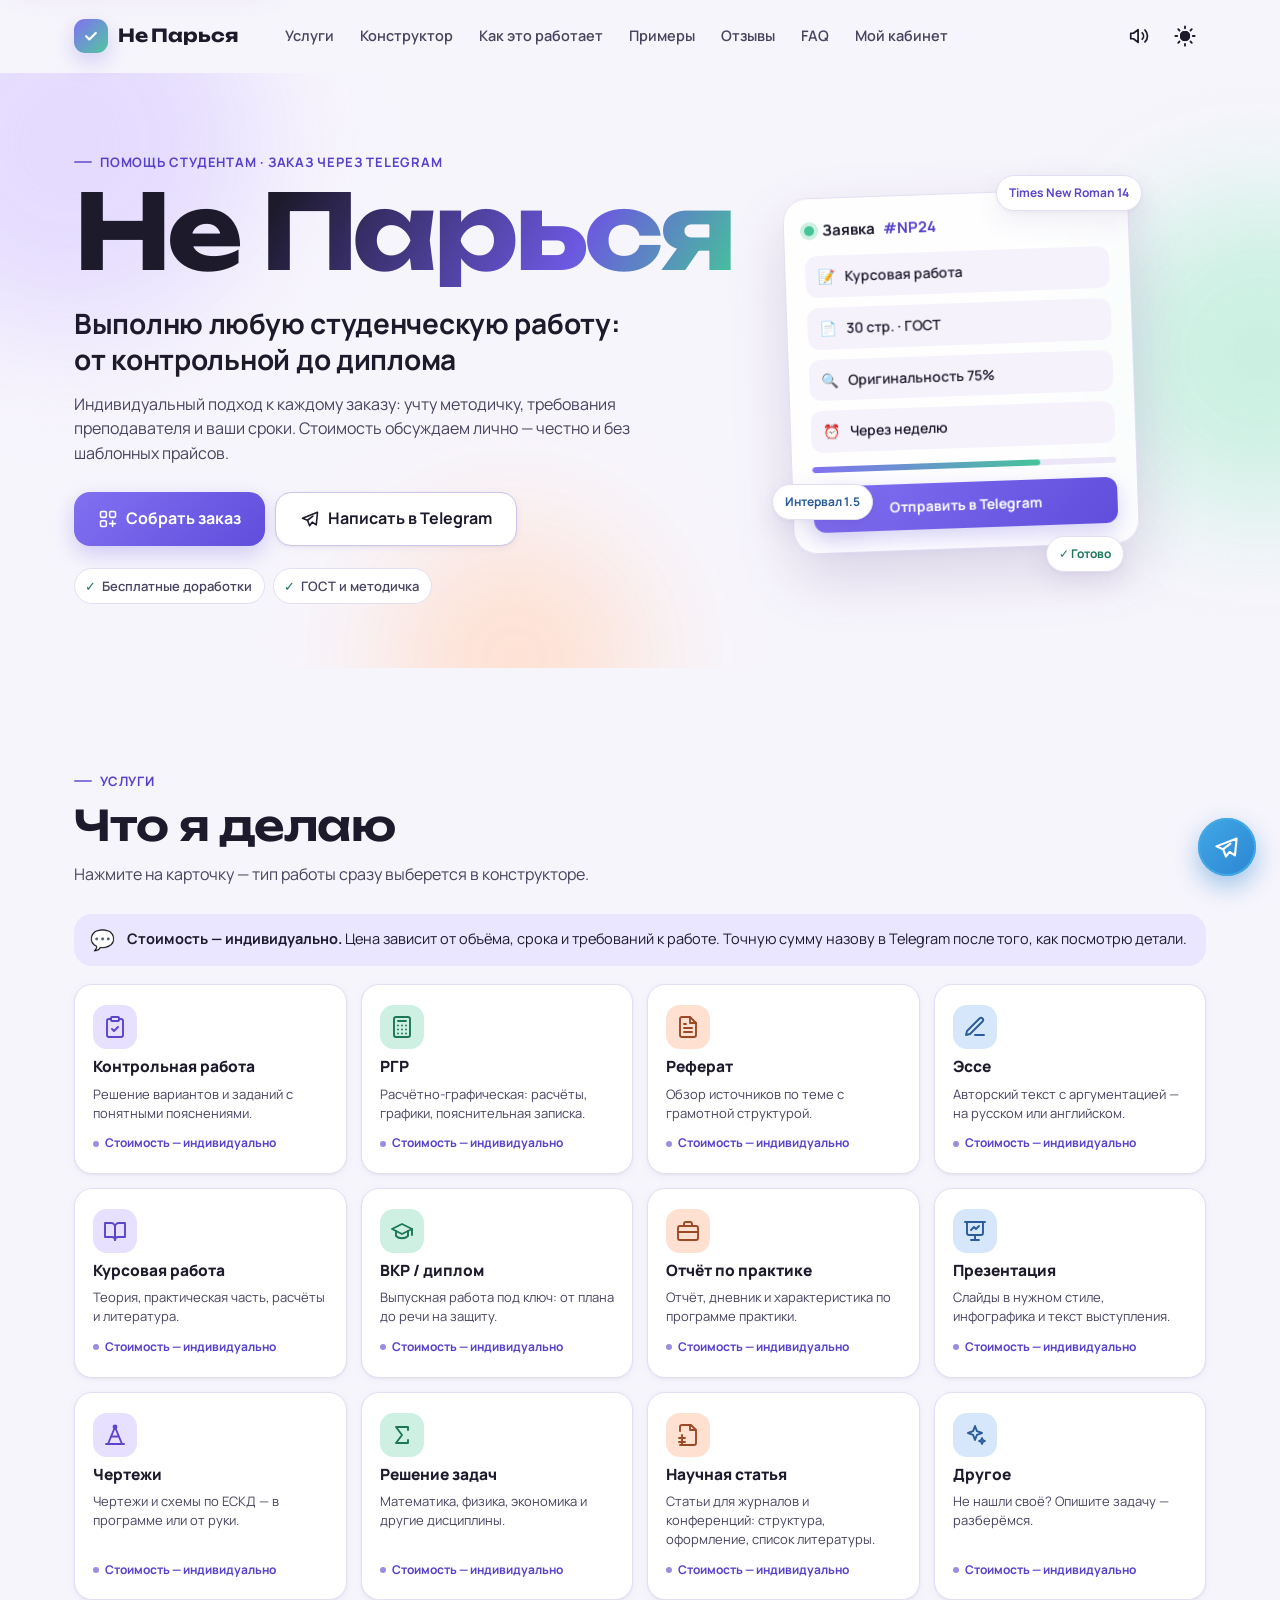
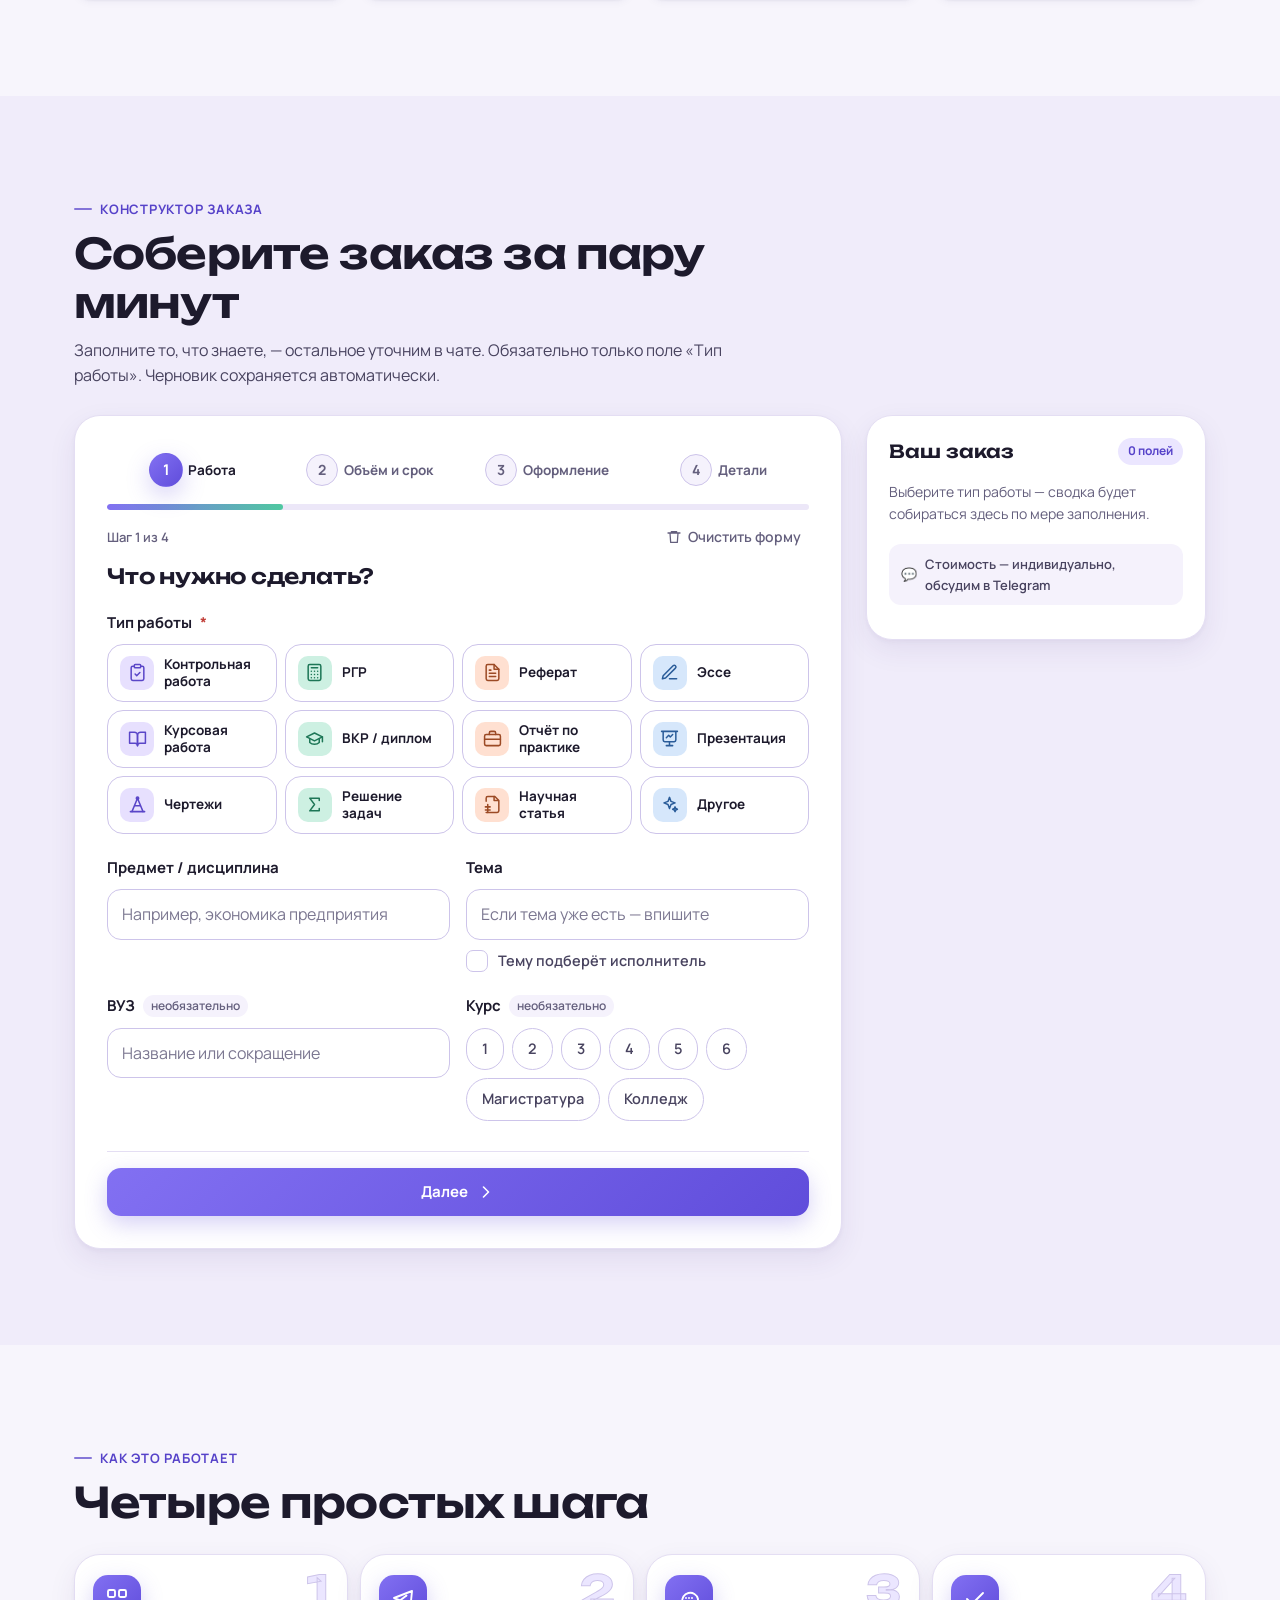
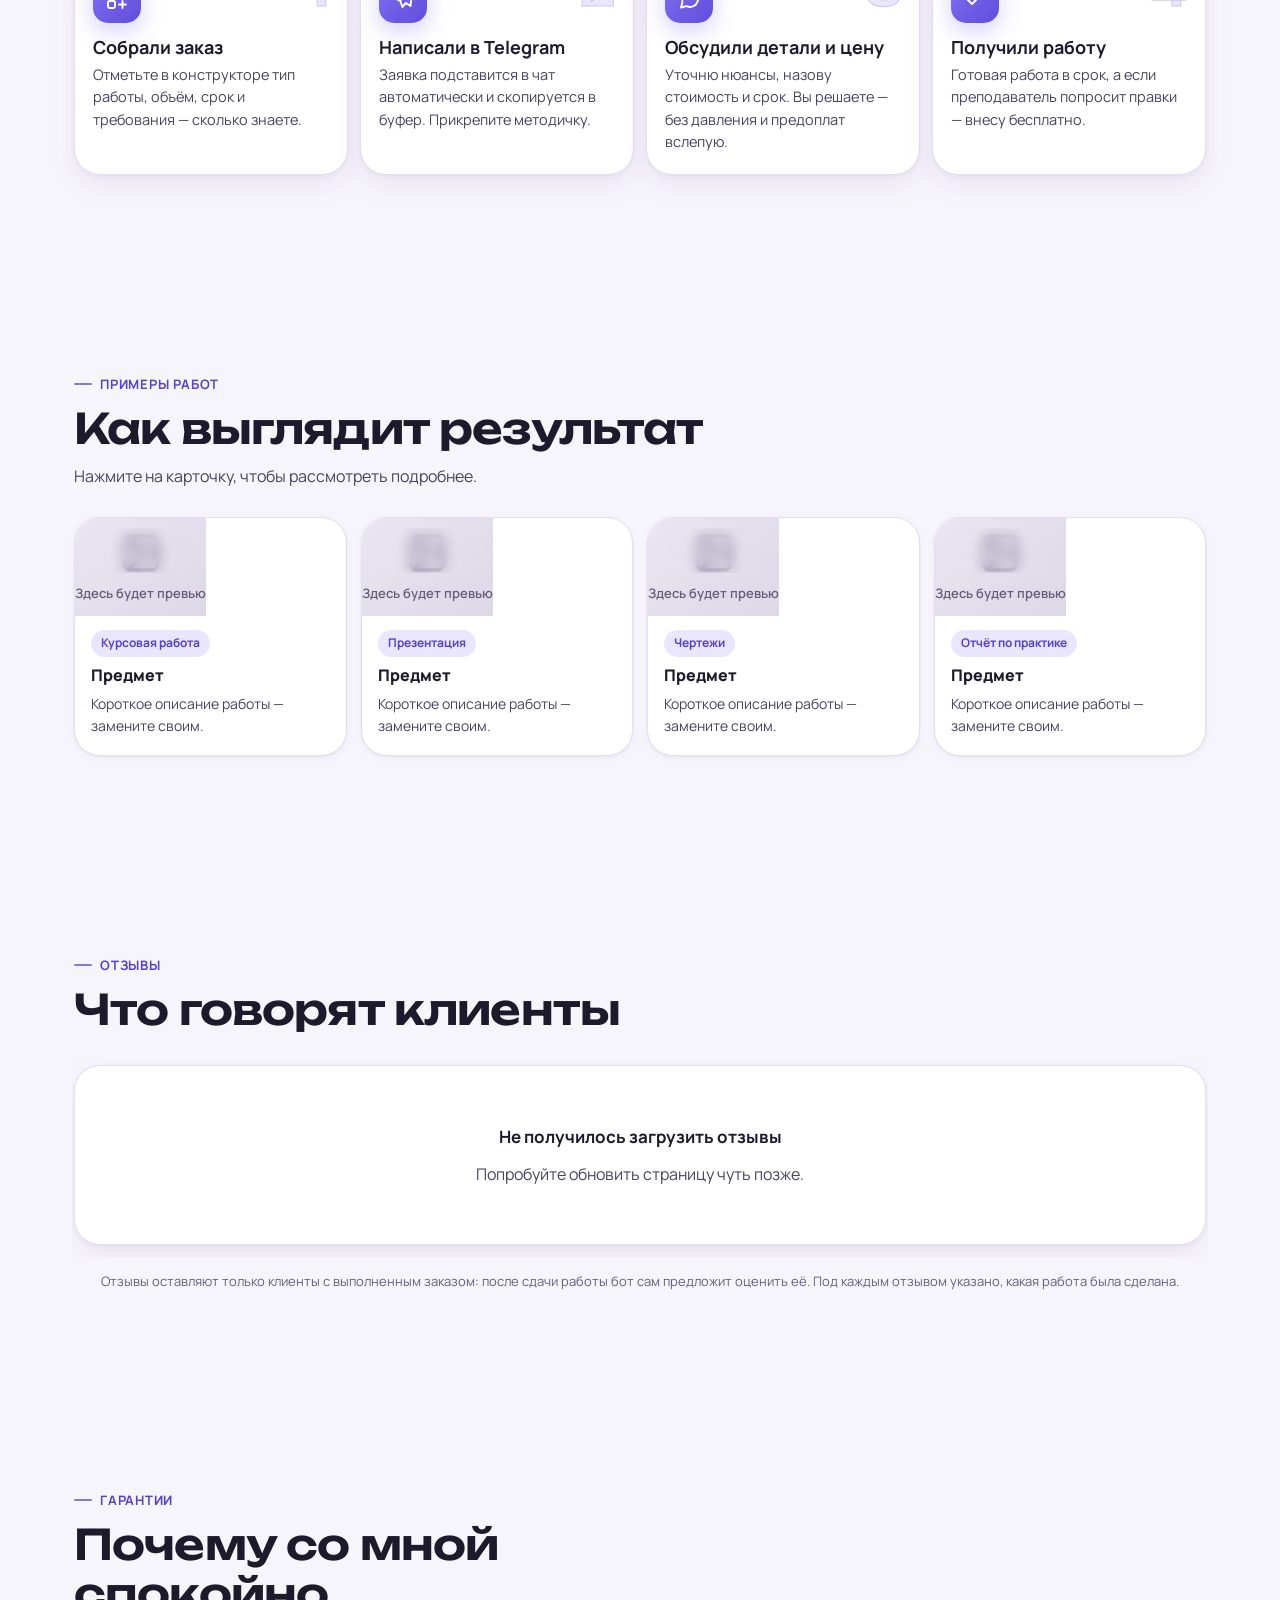
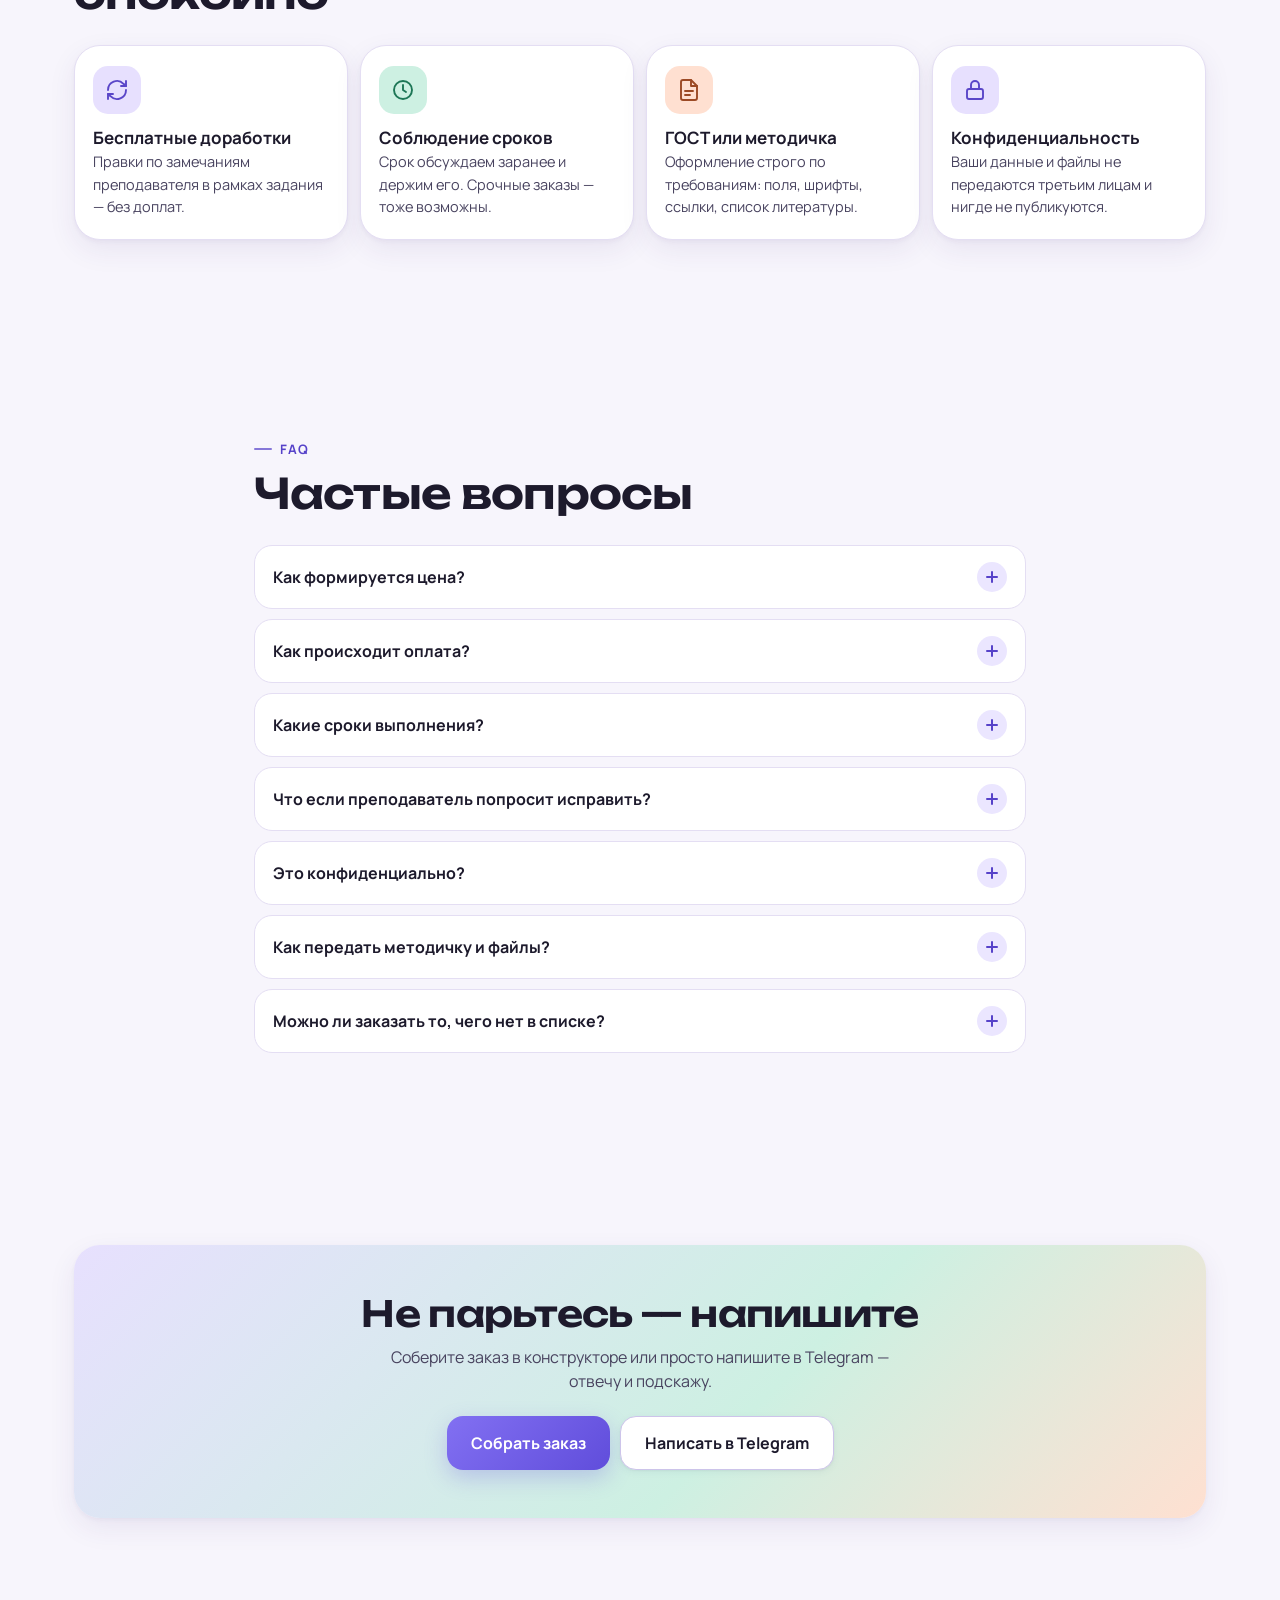
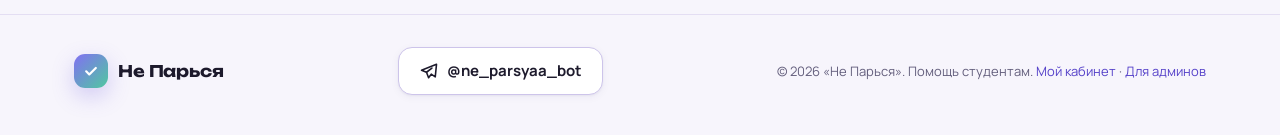
==== commit 1447eaeb: "Переход в бота после заказа, удаление отзывов без «нет прав», без отзывов-заглушек - Сайт в Telegram" ====
--- a/index.html
+++ b/index.html
@@ -45,7 +45,7 @@
   <link rel="preconnect" href="https://fonts.googleapis.com">
   <link rel="preconnect" href="https://fonts.gstatic.com" crossorigin>
   <link href="https://fonts.googleapis.com/css2?family=Manrope:wght@400;500;600;700;800&family=Unbounded:wght@500;600;700&display=swap" rel="stylesheet">
-  <link rel="stylesheet" href="styles.css?v=8">
+  <link rel="stylesheet" href="styles.css?v=9">
 </head>
 <body>
   <a class="skip-link" href="#builder">Перейти к конструктору заказа</a>
@@ -785,6 +785,6 @@
   <script src="https://telegram.org/js/telegram-web-app.js"></script>
   <script src="config.js?v=9"></script>
   <script src="sounds.js?v=7"></script>
-  <script src="script.js?v=9"></script>
+  <script src="script.js?v=11"></script>
 </body>
 </html>
--- a/styles.css
+++ b/styles.css
@@ -670,6 +670,7 @@
 .review__stars .off { color: var(--border-strong); }
 .review__text { font-size: 15px; color: var(--text); flex: 1; }
 .review__text::before { content: '«'; } .review__text::after { content: '»'; }
+.review__text--none::before, .review__text--none::after { content: none; } /* оценка без текста */
 .review__who { display: flex; align-items: center; gap: 12px; padding-top: 12px; border-top: 1px solid var(--border); }
 .review__avatar { width: 42px; height: 42px; border-radius: 50%; display: grid; place-items: center; font-weight: 800; color: var(--lav-ink); background: var(--lav); flex: none; }
 .review__name { font-weight: 800; font-size: 15px; }
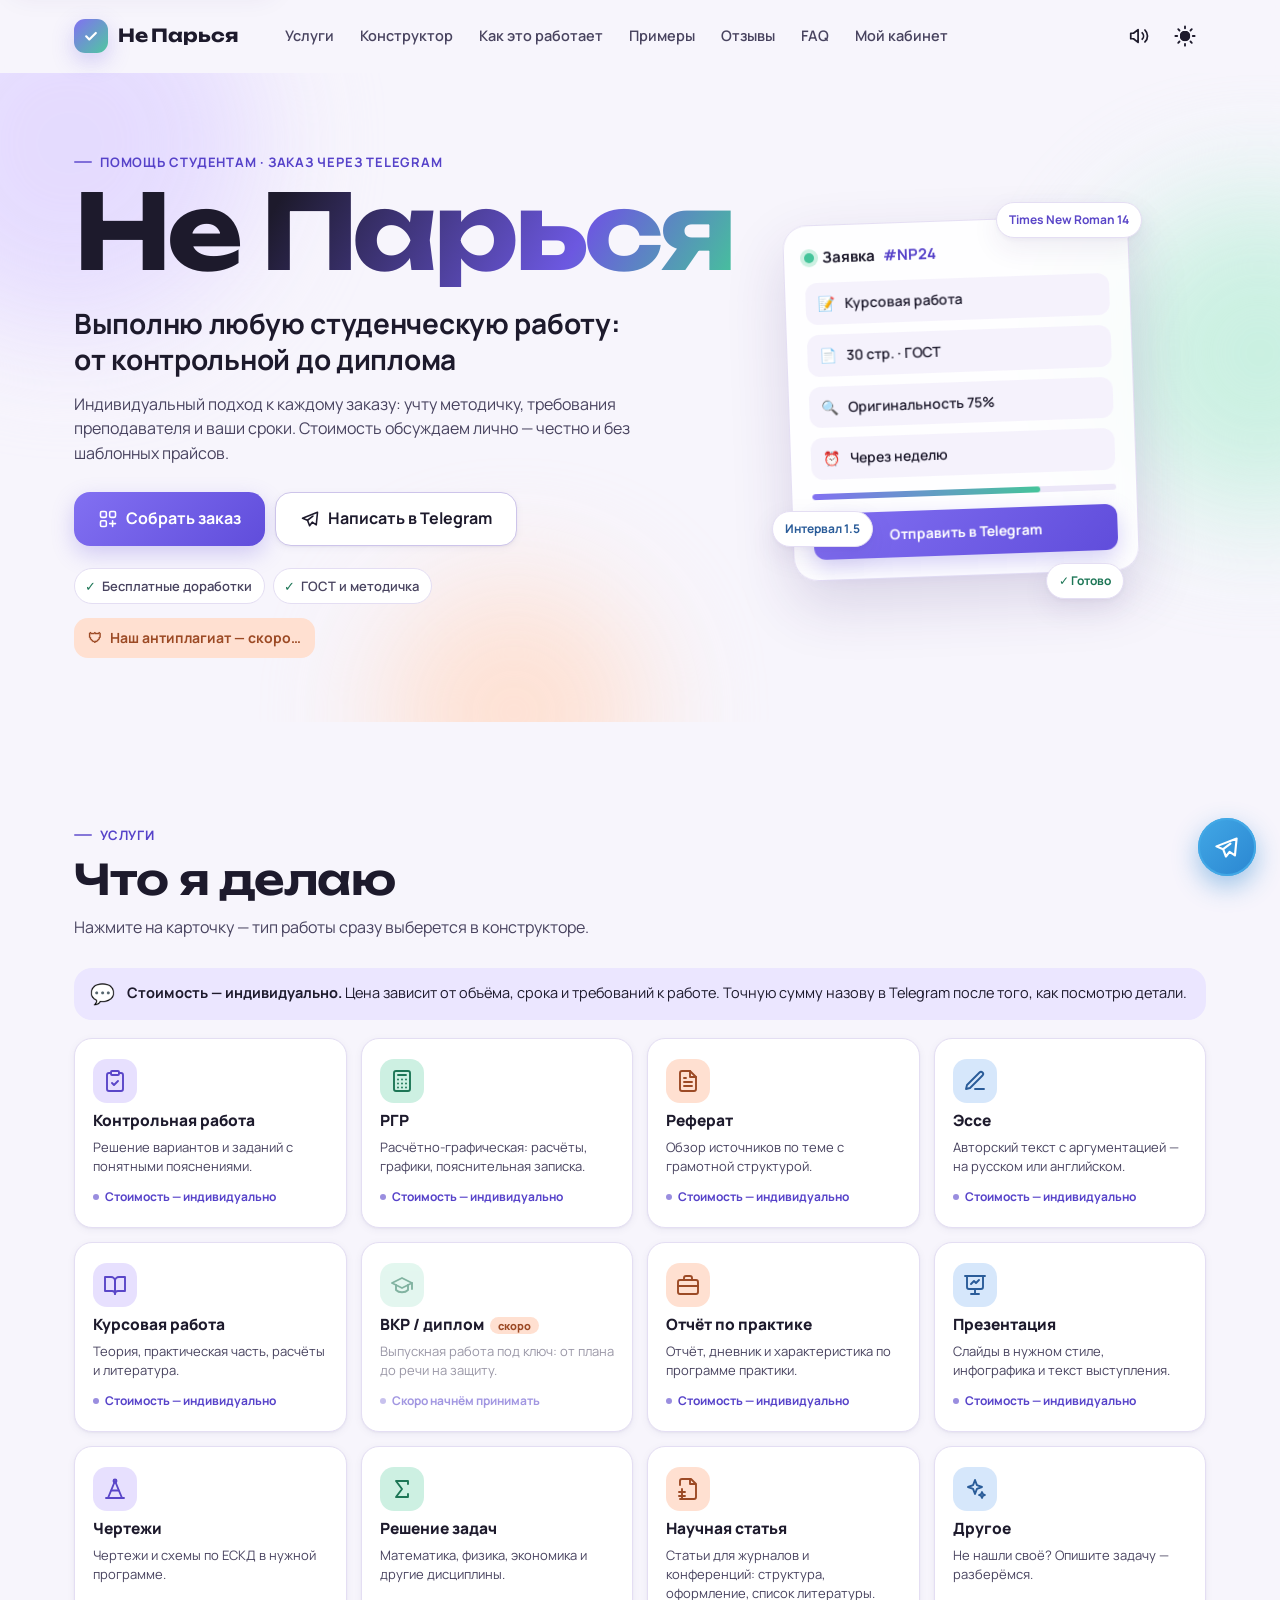
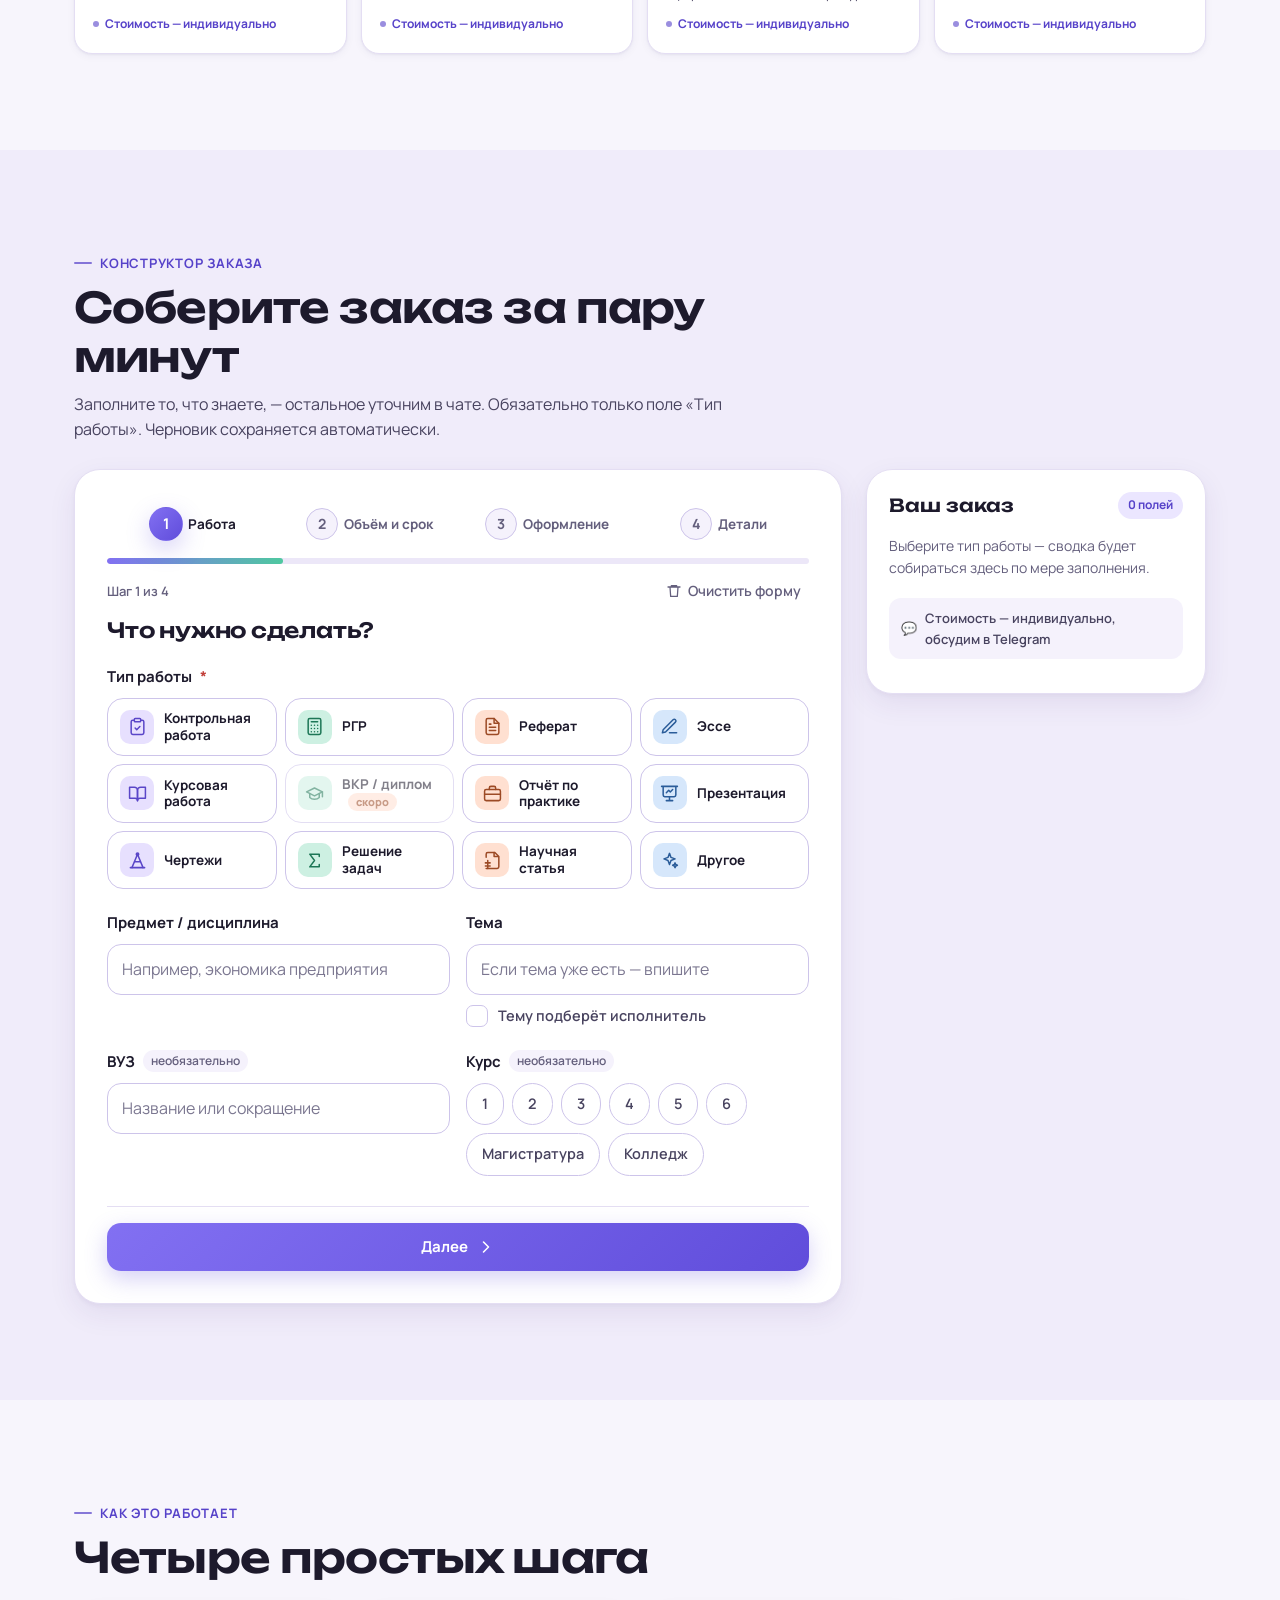
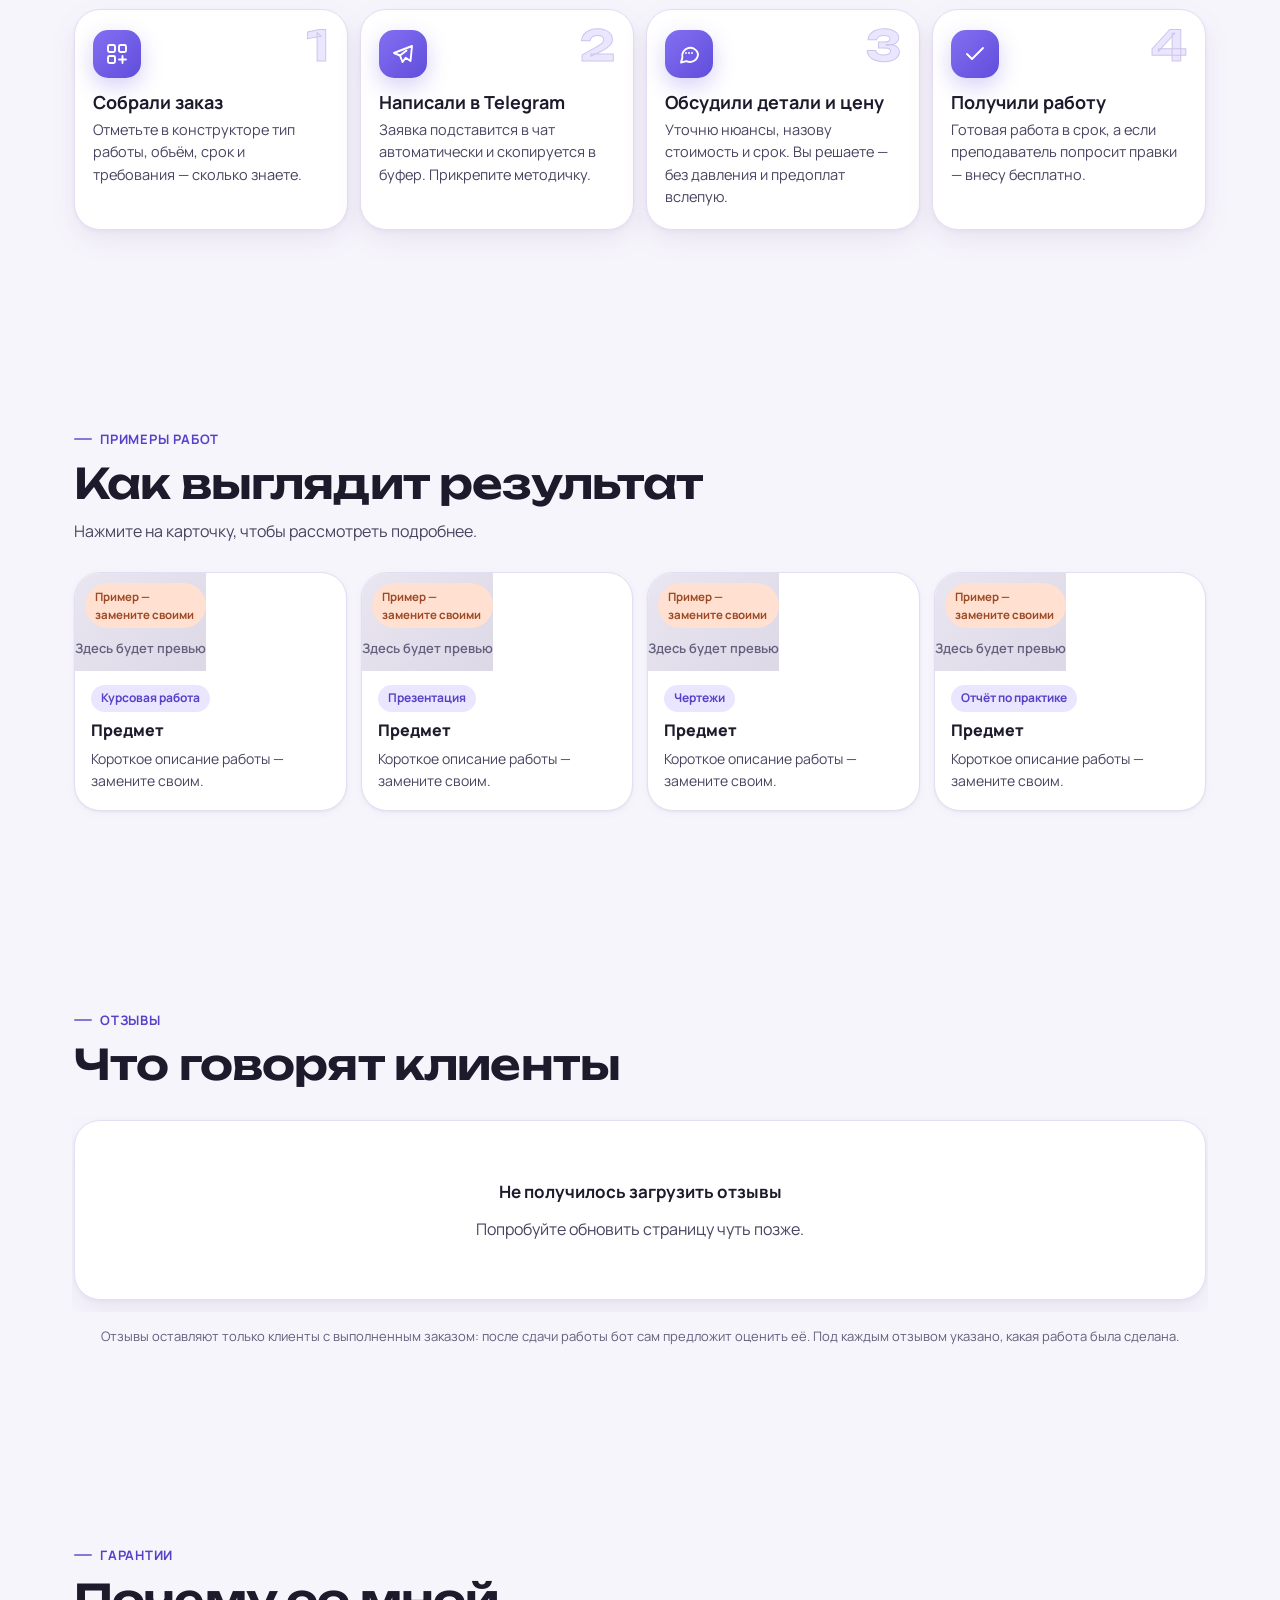
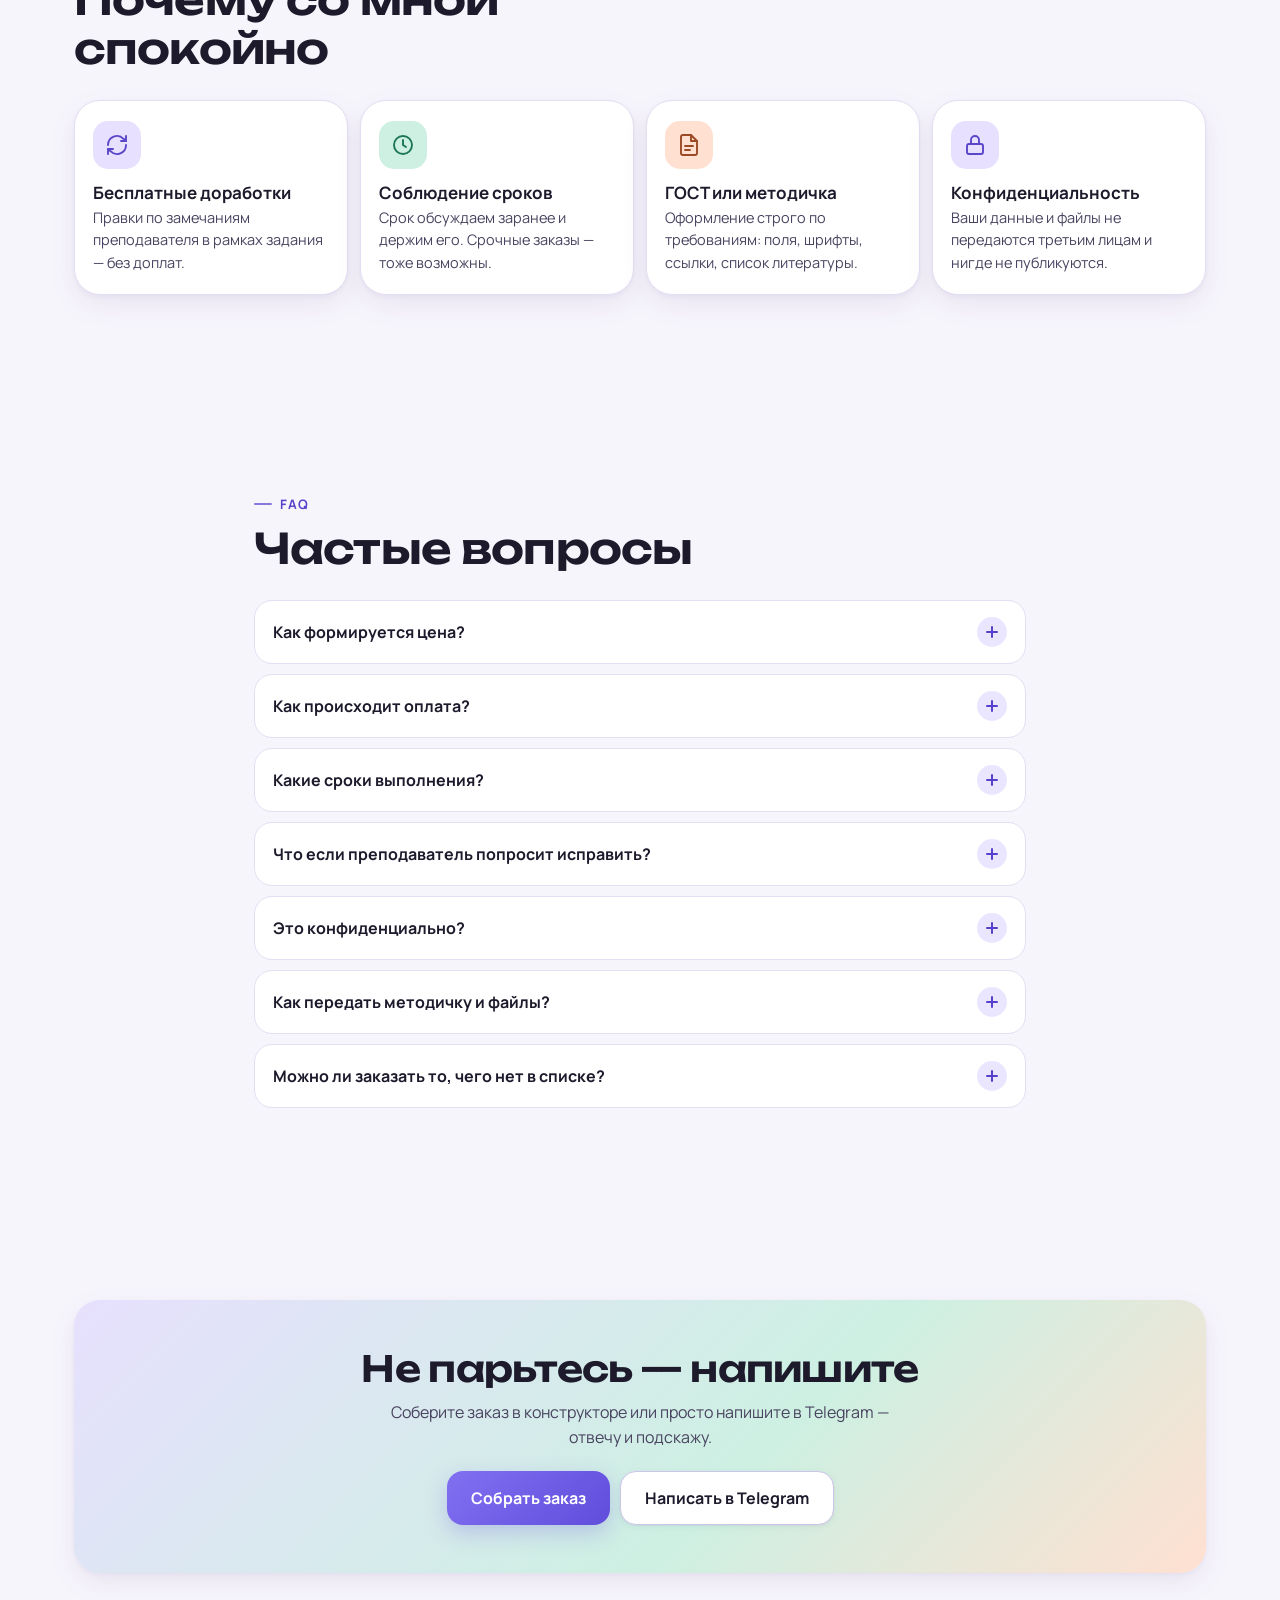
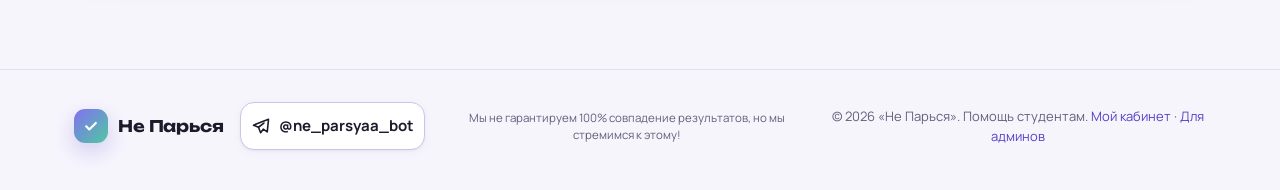
==== commit a759a19a: "Процент ИИ, методичка на сайте, «Прикрепить файл» и «Оплатить» всегда, переписка и история файлов в " ====
--- a/index.html
+++ b/index.html
@@ -45,7 +45,7 @@
   <link rel="preconnect" href="https://fonts.googleapis.com">
   <link rel="preconnect" href="https://fonts.gstatic.com" crossorigin>
   <link href="https://fonts.googleapis.com/css2?family=Manrope:wght@400;500;600;700;800&family=Unbounded:wght@500;600;700&display=swap" rel="stylesheet">
-  <link rel="stylesheet" href="styles.css?v=9">
+  <link rel="stylesheet" href="styles.css?v=10">
 </head>
 <body>
   <a class="skip-link" href="#builder">Перейти к конструктору заказа</a>
@@ -140,6 +140,7 @@
             <li>Бесплатные доработки</li>
             <li>ГОСТ и методичка</li>
           </ul>
+          <p class="soon-banner reveal"><span aria-hidden="true">🛡</span> Наш антиплагиат — скоро…</p>
         </div>
 
         <!-- Декоративная «заявка» — показывает, как выглядит заказ -->
@@ -303,6 +304,17 @@
               </div>
 
               <div class="field">
+                <div class="field__label">Процент ИИ <span class="opt">проверка на нейросети</span></div>
+                <div class="chips" role="radiogroup" aria-label="Процент ИИ">
+                  <label class="chip"><input type="radio" name="ai" value="0"><span>0% — без ИИ</span></label>
+                  <label class="chip"><input type="radio" name="ai" value="10"><span>до 10%</span></label>
+                  <label class="chip"><input type="radio" name="ai" value="20"><span>до 20%</span></label>
+                  <label class="chip"><input type="radio" name="ai" value="30"><span>до 30%</span></label>
+                  <label class="chip"><input type="radio" name="ai" value="any"><span>Не важно</span></label>
+                </div>
+              </div>
+
+              <div class="field">
                 <div class="field__label">Есть методичка или требования преподавателя?</div>
                 <div class="chips" role="radiogroup" aria-label="Методичка">
                   <label class="chip"><input type="radio" name="manual" value="yes"><span>Да, есть</span></label>
@@ -311,6 +323,16 @@
                 <div class="hint-box" id="manualHint" hidden>
                   <span aria-hidden="true">📎</span>
                   <p>Отлично! После отправки заявки прикрепите файл методички и требования прямо в чат Telegram — я учту их до расчёта цены.</p>
+                </div>
+                <!-- Методичка прямо на сайте (когда подключена база) -->
+                <div class="upload" id="manualUpload" hidden>
+                  <label class="upload__drop">
+                    <input type="file" id="manualFiles" multiple accept=".pdf,.doc,.docx,.xls,.xlsx,.ppt,.pptx,.txt,.rtf,.odt,.zip,.rar,image/*">
+                    <span class="upload__icon" aria-hidden="true">📎</span>
+                    <span><b>Прикрепить методичку</b><small>PDF, Word, фото — до 20 МБ, можно несколько файлов</small></span>
+                  </label>
+                  <ul class="upload__list" id="manualList"></ul>
+                  <p class="field__hint">Файлы придут исполнителю вместе с заказом. Можно и позже — кнопкой «📎 Прикрепить файл» в боте.</p>
                 </div>
               </div>
             </fieldset>
@@ -485,8 +507,7 @@
                     <label class="chip"><input type="radio" name="dr_soft" value="AutoCAD"><span>AutoCAD</span></label>
                     <label class="chip"><input type="radio" name="dr_soft" value="КОМПАС-3D"><span>КОМПАС-3D</span></label>
                     <label class="chip"><input type="radio" name="dr_soft" value="SolidWorks"><span>SolidWorks</span></label>
-                    <label class="chip"><input type="radio" name="dr_soft" value="от руки"><span>От руки</span></label>
-                    <label class="chip"><input type="radio" name="dr_soft" value="не важно"><span>Не важно</span></label>
+                                        <label class="chip"><input type="radio" name="dr_soft" value="не важно"><span>Не важно</span></label>
                   </div>
                 </div>
                 <div class="field">
@@ -731,6 +752,7 @@
         <svg viewBox="0 0 24 24" aria-hidden="true"><path d="M21 4 3 11l6 2.5L11.5 20l3.2-4.2L19.5 19z"/><path d="m9 13.5 6.5-5"/></svg>
         <span data-tg-handle>Telegram</span>
       </a>
+      <p class="footer__note">Мы не гарантируем 100% совпадение результатов, но мы стремимся к этому!</p>
       <p class="footer__copy">© <span id="year"></span> «Не Парься». Помощь студентам. <a href="cabinet.html" data-cabinet>Мой кабинет</a> · <a href="admin.html">Для админов</a></p>
     </div>
   </footer>
@@ -785,6 +807,6 @@
   <script src="https://telegram.org/js/telegram-web-app.js"></script>
   <script src="config.js?v=9"></script>
   <script src="sounds.js?v=7"></script>
-  <script src="script.js?v=11"></script>
+  <script src="script.js?v=12"></script>
 </body>
 </html>
--- a/styles.css
+++ b/styles.css
@@ -287,6 +287,10 @@
   display: inline-flex; align-items: center; gap: 6px;
 }
 .hero__chips li::before { content: '✓'; color: var(--mint-ink); font-weight: 800; }
+.soon-banner {
+  margin-top: 14px; display: inline-flex; align-items: center; gap: 8px; padding: 9px 14px; border-radius: 14px;
+  background: var(--peach); color: var(--peach-ink); font-size: 14px; font-weight: 700;
+}
 
 .hero__visual { position: relative; max-width: 380px; width: 100%; margin: 0 auto; padding: 18px 8px 26px; }
 .mock {
@@ -347,6 +351,14 @@
 .service__price::before { content: ''; width: 6px; height: 6px; border-radius: 50%; background: currentColor; opacity: 0.6; }
 .service__go { position: absolute; top: 14px; right: 14px; width: 18px; height: 18px; color: var(--text-3); opacity: 0; transform: translateX(-4px); transition: 0.25s var(--ease); }
 .service:hover .service__go { opacity: 1; transform: none; }
+/* «Скоро»: услуга видна, но выбрать её пока нельзя */
+.soon-badge { display: inline-block; margin-left: 6px; padding: 2px 8px; border-radius: 999px; font-size: 11px; font-weight: 800;
+  background: var(--peach); color: var(--peach-ink); vertical-align: middle; }
+.service.is-soon, .type-card.is-soon { cursor: not-allowed; }
+.service.is-soon:hover { transform: none; box-shadow: var(--shadow-sm); border-color: var(--border); }
+.service.is-soon .service__icon, .service.is-soon .service__desc, .service.is-soon .service__price { opacity: 0.55; }
+.service.is-soon .service__go { display: none; }
+.type-card.is-soon .type-card__inner { opacity: 0.55; }
 
 /* Цвета иконок по кругу */
 .tone-lav { background: var(--lav); color: var(--lav-ink); }
@@ -511,6 +523,23 @@
 /* Подсказки */
 .hint-box { margin-top: 12px; display: flex; gap: 10px; padding: 12px 14px; border-radius: 14px; background: var(--mint); color: var(--text); font-size: 14px; animation: step-in 0.35s var(--ease); }
 .hint-box--soft { background: var(--accent-soft); }
+/* Загрузка методички */
+.upload { margin-top: 12px; display: grid; gap: 8px; }
+.upload__drop { position: relative; display: flex; align-items: center; gap: 12px; padding: 14px; border-radius: 14px; cursor: pointer;
+  border: 1.5px dashed var(--border-strong); background: var(--surface); transition: border-color 0.2s, background 0.2s; }
+.upload__drop:hover { border-color: var(--accent); background: var(--accent-soft); }
+.upload__drop input { position: absolute; inset: 0; opacity: 0; cursor: pointer; width: 100%; }
+.upload__drop:focus-within { outline: 2px solid var(--accent); outline-offset: 2px; }
+.upload__icon { font-size: 22px; }
+.upload__drop b { display: block; font-size: 14.5px; }
+.upload__drop small { display: block; font-size: 12.5px; color: var(--text-2); }
+.upload__list { list-style: none; margin: 0; padding: 0; display: grid; gap: 6px; }
+.upload__list li { display: flex; align-items: center; gap: 8px; padding: 8px 10px; border-radius: 12px; background: var(--surface);
+  border: 1px solid var(--border); font-size: 13.5px; min-width: 0; }
+.upload__name { flex: 1; min-width: 0; overflow: hidden; text-overflow: ellipsis; white-space: nowrap; }
+.upload__state { font-size: 12px; color: var(--text-2); white-space: nowrap; }
+.upload__state[data-s="error"] { color: #d13c3c; }
+.upload__del { border: 0; background: none; color: var(--text-3); font-size: 16px; cursor: pointer; padding: 2px 6px; }
 
 /* Переключатель */
 .switch-row { display: flex; align-items: center; justify-content: space-between; gap: 12px; cursor: pointer; font-size: 14px; font-weight: 600; }
@@ -722,6 +751,7 @@
 .footer { padding: 32px 0 calc(96px + env(safe-area-inset-bottom)); border-top: 1px solid var(--border); }
 .footer__inner { display: flex; flex-direction: column; align-items: center; gap: 16px; text-align: center; }
 .footer__copy { font-size: 13px; color: var(--text-3); }
+.footer__note { font-size: 11.5px; color: var(--text-3); max-width: 420px; }
 
 /* ---------- Плавающая кнопка Telegram ---------- */
 .fab {
